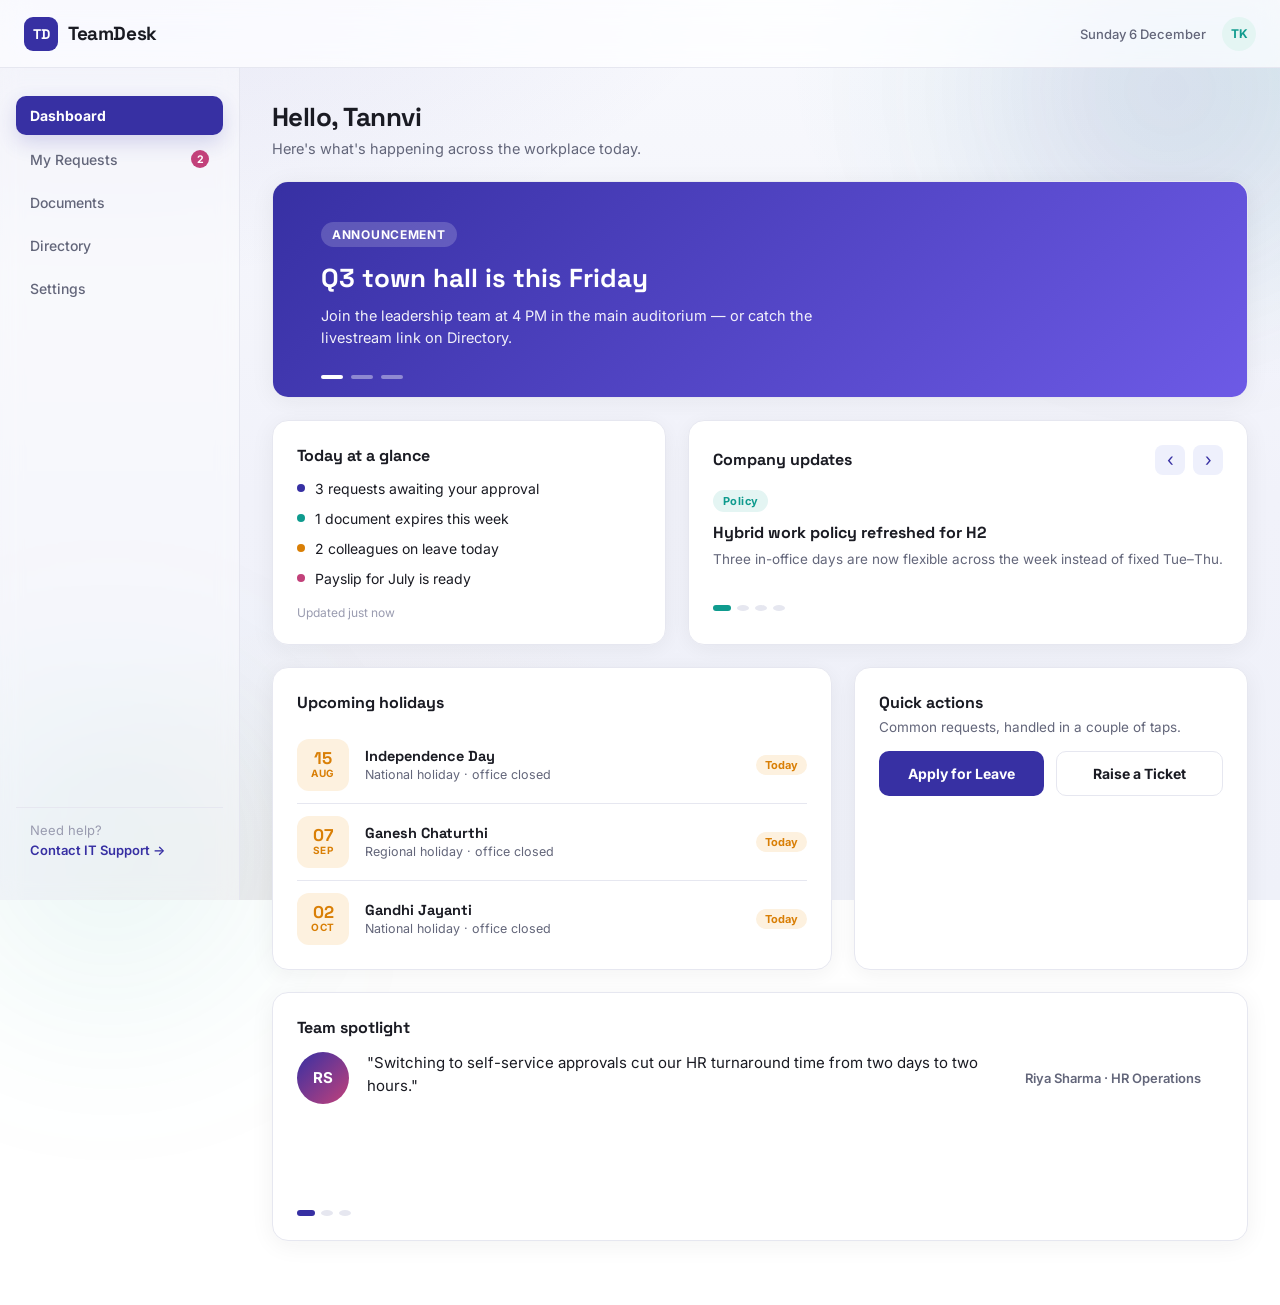
==== index.html @ 228a1039 "Initial commit: TeamDesk responsive frontend" ====
<!DOCTYPE html>
<html lang="en">
<head>
<meta charset="UTF-8" />
<meta name="viewport" content="width=device-width, initial-scale=1.0" />
<title>TeamDesk — Employee Self-Service Portal</title>
<link rel="preconnect" href="https://fonts.googleapis.com">
<link href="https://fonts.googleapis.com/css2?family=Space+Grotesk:wght@500;600;700&family=Inter:wght@400;500;600;700&display=swap" rel="stylesheet">
<link rel="stylesheet" href="style.css" />
</head>
<body>

  <!-- HEADER -->
  <header class="site-header">
    <button class="hamburger" id="hamburgerBtn" aria-label="Toggle menu" aria-expanded="false">
      <span></span><span></span><span></span>
    </button>
    <a href="index.html" class="brand">
      <span class="brand-mark">TD</span>
      <span class="brand-name">TeamDesk</span>
    </a>
    <div class="header-right">
      <span class="header-date" id="headerDate"></span>
      <div class="avatar">TK</div>
    </div>
  </header>

  <div class="shell">

    <!-- SIDEBAR (desktop: static column · mobile: off-canvas drawer) -->
    <aside class="sidebar" id="sidebar">
      <nav class="side-nav">
        <a href="index.html" class="side-link active" data-icon="grid">Dashboard</a>
        <a href="requests.html" class="side-link" data-icon="doc">My Requests</a>
        <a href="documents.html" class="side-link" data-icon="folder">Documents</a>
        <a href="directory.html" class="side-link" data-icon="people">Directory</a>
        <a href="settings.html" class="side-link" data-icon="gear">Settings</a>
      </nav>
      <div class="side-footer">
        <p>Need help?</p>
        <a href="mailto:it-support@teamdesk.example" class="side-help-link">Contact IT Support →</a>
      </div>
    </aside>

    <!-- Backdrop for mobile drawer -->
    <div class="backdrop" id="backdrop"></div>

    <!-- MAIN CONTENT -->
    <main class="main">
      <div class="page-heading">
        <h1>Hello, Tannvi </h1>
        <p>Here's what's happening across the workplace today.</p>
      </div>

      <div class="grid">

        <!-- CONTAINER 1 — Auto-rotating announcement carousel -->
        <section class="card c1" aria-label="Announcements carousel">
          <div class="carousel" id="carousel1">
            <div class="carousel-track" id="carousel1Track">
              <div class="slide slide--indigo">
                <span class="slide-eyebrow">Announcement</span>
                <h2>Q3 town hall is this Friday</h2>
                <p>Join the leadership team at 4 PM in the main auditorium — or catch the livestream link on Directory.</p>
              </div>
              <div class="slide slide--teal">
                <span class="slide-eyebrow">New feature</span>
                <h2>Leave requests now approve in one click</h2>
                <p>Managers can approve or reassign requests directly from their mobile notification.</p>
              </div>
              <div class="slide slide--amber">
                <span class="slide-eyebrow">Reminder</span>
                <h2>Submit expense claims before the 28th</h2>
                <p>Claims submitted after month-end close roll over to next cycle's reimbursement.</p>
              </div>
            </div>
            <div class="carousel-dots" id="carousel1Dots"></div>
          </div>
        </section>

        <!-- CONTAINER 2 — Text block / summary -->
        <section class="card c2" aria-label="Today at a glance">
          <h3 class="card-title">Today at a glance</h3>
          <ul class="summary-list">
            <li><span class="dot dot--indigo"></span> 3 requests awaiting your approval</li>
            <li><span class="dot dot--teal"></span> 1 document expires this week</li>
            <li><span class="dot dot--amber"></span> 2 colleagues on leave today</li>
            <li><span class="dot dot--rose"></span> Payslip for July is ready</li>
          </ul>
          <p class="card-footnote" id="glanceFootnote">Updated just now</p>
        </section>

        <!-- CONTAINER 3 — Manual slider with prev/next arrows -->
        <section class="card c3" aria-label="Company updates slider">
          <div class="card-header-row">
            <h3 class="card-title">Company updates</h3>
            <div class="arrow-controls">
              <button class="arrow-btn" id="prevBtn" aria-label="Previous update">‹</button>
              <button class="arrow-btn" id="nextBtn" aria-label="Next update">›</button>
            </div>
          </div>
          <div class="updates-viewport">
            <div class="updates-track" id="updatesTrack">
              <article class="update-slide">
                <span class="update-tag">Policy</span>
                <h4>Hybrid work policy refreshed for H2</h4>
                <p>Three in-office days are now flexible across the week instead of fixed Tue–Thu.</p>
              </article>
              <article class="update-slide">
                <span class="update-tag">Wellness</span>
                <h4>New counselling partner onboarded</h4>
                <p>Confidential sessions now bookable directly through the Directory tile.</p>
              </article>
              <article class="update-slide">
                <span class="update-tag">IT</span>
                <h4>VPN maintenance this weekend</h4>
                <p>Expect brief connectivity drops Saturday 1–3 AM IST during the upgrade window.</p>
              </article>
              <article class="update-slide">
                <span class="update-tag">Facilities</span>
                <h4>Cafeteria menu now rotates weekly</h4>
                <p>Vote for next week's specials on the Directory polls tile.</p>
              </article>
            </div>
          </div>
          <div class="updates-dots" id="updatesDots"></div>
        </section>

        <!-- CONTAINER 4 — Static content card -->
        <section class="card c4" aria-label="Upcoming holidays">
          <h3 class="card-title">Upcoming holidays</h3>
          <div class="holiday-row" data-date="2026-08-15">
            <div class="holiday-date">
              <span class="holiday-day">15</span>
              <span class="holiday-mon">AUG</span>
            </div>
            <div class="holiday-info">
              <h4>Independence Day</h4>
              <p>National holiday · office closed</p>
            </div>
          </div>
          <div class="holiday-row" data-date="2026-09-07">
            <div class="holiday-date">
              <span class="holiday-day">07</span>
              <span class="holiday-mon">SEP</span>
            </div>
            <div class="holiday-info">
              <h4>Ganesh Chaturthi</h4>
              <p>Regional holiday · office closed</p>
            </div>
          </div>
          <div class="holiday-row" data-date="2026-10-02">
            <div class="holiday-date">
              <span class="holiday-day">02</span>
              <span class="holiday-mon">OCT</span>
            </div>
            <div class="holiday-info">
              <h4>Gandhi Jayanti</h4>
              <p>National holiday · office closed</p>
            </div>
          </div>
        </section>

        <!-- CONTAINER 5 — Two buttons -->
        <section class="card c5" aria-label="Quick actions">
          <h3 class="card-title">Quick actions</h3>
          <p class="card-subtext">Common requests, handled in a couple of taps.</p>
          <div class="action-buttons">
            <button class="btn btn-a" id="btnA">Apply for Leave</button>
            <button class="btn btn-b" id="btnB">Raise a Ticket</button>
          </div>
        </section>

        <div class="request-modal" id="leaveRequestModal">
          <div class="request-modal-card">
            <div class="modal-header">
              <h2>Apply for Leave</h2>
              <button class="close-modal" id="leaveCloseModal" type="button">&times;</button>
            </div>

            <form class="request-form" id="leaveRequestForm">
              <label for="leaveType">Request Type</label>
              <select id="leaveType" required>
                <option value="">Select Request</option>
                <option>Annual Leave</option>
                <option>Sick Leave</option>
                <option>Work From Home</option>
              </select>

              <label for="leaveFromDate">From Date</label>
              <input type="date" id="leaveFromDate" required>

              <label for="leaveToDate">To Date</label>
              <input type="date" id="leaveToDate" required>

              <label for="leaveReason">Reason</label>
              <textarea id="leaveReason" rows="4" placeholder="Enter your reason..." required></textarea>

              <div class="modal-buttons">
                <button type="submit" class="btn btn-a">Submit Request</button>
                <button type="button" class="btn btn-b" id="leaveCancelModal">Cancel</button>
              </div>
            </form>
          </div>
        </div>

        <div class="request-modal" id="ticketRequestModal">
          <div class="request-modal-card">
            <div class="modal-header">
              <h2>Raise a Ticket</h2>
              <button class="close-modal" id="ticketCloseModal" type="button">&times;</button>
            </div>

            <form class="request-form" id="ticketRequestForm">
              <label for="ticketType">Ticket Category</label>
              <select id="ticketType" required>
                <option value="">Select Category</option>
                <option>IT Support</option>
                <option>Facilities</option>
                <option>HR Query</option>
              </select>

              <label for="ticketSubject">Subject</label>
              <input type="text" id="ticketSubject" placeholder="Brief subject" required>

              <label for="ticketDescription">Description</label>
              <textarea id="ticketDescription" rows="4" placeholder="Describe the issue..." required></textarea>

              <div class="modal-buttons">
                <button type="submit" class="btn btn-a">Submit Ticket</button>
                <button type="button" class="btn btn-b" id="ticketCancelModal">Cancel</button>
              </div>
            </form>
          </div>
        </div>

        <!-- CONTAINER 6 — Auto-rotating spotlight (fade animation) -->
        <section class="card c6" aria-label="Team spotlight">
          <h3 class="card-title">Team spotlight</h3>
          <div class="spotlight" id="spotlight">
            <div class="spotlight-slide is-active">
              <div class="spotlight-avatar">RS</div>
              <p class="spotlight-quote">"Switching to self-service approvals cut our HR turnaround time from two days to two hours."</p>
              <p class="spotlight-name">Riya Sharma · HR Operations</p>
            </div>
            <div class="spotlight-slide">
              <div class="spotlight-avatar">AK</div>
              <p class="spotlight-quote">"I raised a facilities ticket during standup and it was assigned before the meeting ended."</p>
              <p class="spotlight-name">Arjun Kulkarni · Engineering</p>
            </div>
            <div class="spotlight-slide">
              <div class="spotlight-avatar">MP</div>
              <p class="spotlight-quote">"Onboarding new hires now takes one checklist instead of six separate emails."</p>
              <p class="spotlight-name">Meera Patil · People Ops</p>
            </div>
          </div>
          <div class="spotlight-dots" id="spotlightDots"></div>
        </section>

      </div>
    </main>
  </div>

  <script src="script.js"></script>
</body>
</html>
---- style.css ----
/* =========================================================
   DESIGN TOKENS
   ========================================================= */
:root {
  --indigo: #3730A3;
  --indigo-light: #EEF0FC;
  --lilac: #A78BFA;
  --teal: #0F9B8E;
  --teal-light: #E4F5F3;
  --amber: #D97F06;
  --amber-light: #FDF1DF;
  --rose: #C2417A;

  --ink: #1A1B23;
  --slate: #63667A;
  --slate-light: #9A9CB0;
  --bg: #F5F6FA;
  --card-bg: #FFFFFF;
  --border: #E6E7F0;

  --font-display: 'Space Grotesk', sans-serif;
  --font-body: 'Inter', sans-serif;

  --radius: 16px;
  --shadow: 0 4px 24px rgba(26, 27, 35, 0.06);
  --sidebar-w: 240px;
  --header-h: 68px;
}

* { box-sizing: border-box; }
html, body {
  margin: 0; padding: 0;
  color: var(--ink);
  font-family: var(--font-body);
  -webkit-font-smoothing: antialiased;
}

/* Layered gradient-mesh background instead of flat gray */
body {
  position: relative;
  overflow-x: hidden;
  background:
    radial-gradient(1100px 620px at 8% -10%, rgba(55,48,163,0.10), transparent 60%),
    radial-gradient(900px 560px at 100% 8%, rgba(15,155,142,0.09), transparent 55%),
    radial-gradient(800px 700px at 30% 110%, rgba(217,127,6,0.07), transparent 55%),
    linear-gradient(180deg, #F8F9FD 0%, #F1F2FA 55%, #EFF1F9 100%);
  background-attachment: fixed;
}
body::before, body::after {
  content: '';
  position: fixed;
  border-radius: 50%;
  filter: blur(90px);
  z-index: 0;
  pointer-events: none;
}
body::before {
  width: 460px; height: 460px;
  top: -140px; right: -120px;
  background: radial-gradient(circle, rgba(55,48,163,0.16), transparent 70%);
}
body::after {
  width: 420px; height: 420px;
  bottom: -160px; left: -100px;
  background: radial-gradient(circle, rgba(15,155,142,0.14), transparent 70%);
}
.site-header, .shell { position: relative; z-index: 1; }
h1, h2, h3, h4 { font-family: var(--font-display); margin: 0; }
p { margin: 0; }
a { text-decoration: none; color: inherit; }
button { font-family: var(--font-body); cursor: pointer; border: none; background: none; }
:focus-visible { outline: 2px solid var(--indigo); outline-offset: 2px; }

/* =========================================================
   HEADER
   ========================================================= */
.site-header {
  height: var(--header-h);
  display: flex;
  align-items: center;
  gap: 16px;
  padding: 0 24px;
  background: rgba(255,255,255,0.72);
  backdrop-filter: blur(14px) saturate(160%);
  -webkit-backdrop-filter: blur(14px) saturate(160%);
  border-bottom: 1px solid var(--border);
  position: sticky;
  top: 0;
  z-index: 30;
}
.brand { display: flex; align-items: center; gap: 10px; }
.brand-mark {
  width: 34px; height: 34px;
  background: var(--indigo);
  color: #fff;
  border-radius: 9px;
  display: flex; align-items: center; justify-content: center;
  font-family: var(--font-display);
  font-weight: 700;
  font-size: 14px;
}
.brand-name { font-family: var(--font-display); font-weight: 700; font-size: 19px; letter-spacing: -0.02em; }

.header-right { margin-left: auto; display: flex; align-items: center; gap: 16px; }
.header-date { color: var(--slate); font-size: 13px; font-weight: 500; }
.avatar {
  width: 34px; height: 34px; border-radius: 50%;
  background: var(--teal-light); color: var(--teal);
  display: flex; align-items: center; justify-content: center;
  font-weight: 700; font-size: 12px;
}

.hamburger {
  display: none;
  width: 34px; height: 34px;
  flex-direction: column; justify-content: center; gap: 5px;
  align-items: center;
}
.hamburger span {
  display: block; width: 20px; height: 2px;
  background: var(--ink); border-radius: 2px;
  transition: transform .25s ease, opacity .25s ease;
}
.hamburger[aria-expanded="true"] span:nth-child(1) { transform: translateY(7px) rotate(45deg); }
.hamburger[aria-expanded="true"] span:nth-child(2) { opacity: 0; }
.hamburger[aria-expanded="true"] span:nth-child(3) { transform: translateY(-7px) rotate(-45deg); }

/* =========================================================
   SHELL / SIDEBAR
   ========================================================= */
.shell {
  display: flex;
  align-items: flex-start;
  max-width: 1400px;
  margin: 0 auto;
}

.sidebar {
  width: var(--sidebar-w);
  flex-shrink: 0;
  min-height: calc(100vh - var(--header-h));
  padding: 28px 16px;
  border-right: 1px solid var(--border);
  background: rgba(255,255,255,0.4);
  backdrop-filter: blur(10px);
  -webkit-backdrop-filter: blur(10px);
  display: flex;
  flex-direction: column;
  justify-content: space-between;
  position: sticky;
  top: var(--header-h);
}

.side-nav { display: flex; flex-direction: column; gap: 4px; }
.side-link {
  padding: 11px 14px;
  border-radius: 10px;
  font-size: 14px;
  font-weight: 500;
  color: var(--slate);
  position: relative;
  transition: background .2s ease, color .2s ease, box-shadow .2s ease;
}
.side-link:hover {
  background: var(--indigo);
  color: #fff;
  box-shadow: 0 8px 20px rgba(55, 48, 163, 0.16);
}
.side-link.active {
  background: var(--indigo);
  color: #fff;
  font-weight: 700;
  box-shadow: 0 8px 20px rgba(55, 48, 163, 0.18);
}

.side-footer {
  font-size: 13px;
  color: var(--slate-light);
  padding: 14px;
  border-top: 1px solid var(--border);
}
.side-footer p { margin-bottom: 4px; }
.side-help-link { color: var(--indigo); font-weight: 600; }

.backdrop {
  display: none;
  position: fixed; inset: 0;
  background: rgba(26,27,35,0.4);
  z-index: 25;
}

/* =========================================================
   MAIN / GRID
   ========================================================= */
.main { flex: 1; min-width: 0; padding: 32px 32px 64px; }
.page-heading { margin-bottom: 24px; }
.page-heading h1 { font-size: 26px; font-weight: 700; letter-spacing: -0.02em; }
.page-heading p { color: var(--slate); margin-top: 6px; font-size: 14.5px; }

.grid {
  display: grid;
  grid-template-columns: repeat(12, 1fr);
  gap: 22px;
}

.card {
  background: var(--card-bg);
  border-radius: var(--radius);
  border: 1px solid var(--border);
  box-shadow: var(--shadow);
  padding: 24px;
}
.card-title { font-size: 16px; font-weight: 700; margin-bottom: 14px; }
.card-subtext { color: var(--slate); font-size: 13.5px; margin: -8px 0 16px; }

.c1 { grid-column: span 12; padding: 0; overflow: hidden; }
.c2 { grid-column: span 5; }
.c3 { grid-column: span 7; }
.c4 { grid-column: span 7; }
.c5 { grid-column: span 5; }
.c6 { grid-column: span 12; }

/* =========================================================
   CONTAINER 1 — Announcement carousel (auto-rotating)
   ========================================================= */
.carousel { position: relative; }
.carousel-track { display: flex; transition: transform .6s cubic-bezier(.4,0,.2,1); }
.slide {
  min-width: 100%;
  padding: 40px 48px 48px;
  color: #fff;
}
.slide--indigo { background: linear-gradient(135deg, #3730A3, #6D5AE6); }
.slide--teal { background: linear-gradient(135deg, #0F9B8E, #14C4B4); }
.slide--amber { background: linear-gradient(135deg, #C97104, #E8A23A); }
.slide-eyebrow {
  display: inline-block;
  font-size: 12px; font-weight: 700; letter-spacing: 0.06em; text-transform: uppercase;
  background: rgba(255,255,255,0.18);
  padding: 5px 11px; border-radius: 20px;
  margin-bottom: 14px;
}
.slide h2 { font-size: 26px; font-weight: 700; max-width: 560px; margin-bottom: 10px; }
.slide p { max-width: 520px; font-size: 14.5px; opacity: 0.92; line-height: 1.5; }

.carousel-dots {
  position: absolute; bottom: 18px; left: 48px;
  display: flex; gap: 8px;
}
.carousel-dots .dot-btn {
  width: 22px; height: 4px; border-radius: 2px;
  background: rgba(255,255,255,0.4);
  transition: background .2s;
}
.carousel-dots .dot-btn.is-active { background: #fff; }

/* =========================================================
   CONTAINER 2 — Text summary
   ========================================================= */
.summary-list { list-style: none; padding: 0; margin: 0; display: flex; flex-direction: column; gap: 13px; }
.summary-list li { display: flex; align-items: center; gap: 10px; font-size: 14px; }
.dot { width: 8px; height: 8px; border-radius: 50%; flex-shrink: 0; }
.dot--indigo { background: var(--indigo); }
.dot--teal { background: var(--teal); }
.dot--amber { background: var(--amber); }
.dot--rose { background: var(--rose); }
.card-footnote { margin-top: 18px; font-size: 12px; color: var(--slate-light); }

/* =========================================================
   CONTAINER 3 — Manual slider with arrows
   ========================================================= */
.card-header-row { display: flex; align-items: center; justify-content: space-between; margin-bottom: 14px; }
.card-header-row .card-title { margin-bottom: 0; }
.arrow-controls { display: flex; gap: 8px; }
.arrow-btn {
  width: 30px; height: 30px; border-radius: 8px;
  background: var(--indigo-light); color: var(--indigo);
  font-size: 18px; line-height: 1;
  display: flex; align-items: center; justify-content: center;
  transition: background .15s;
}
.arrow-btn:hover { background: var(--indigo); color: #fff; }

.updates-viewport { overflow: hidden; }
.updates-track { display: flex; transition: transform .45s ease; }
.update-slide { min-width: 100%; }
.update-tag {
  display: inline-block; font-size: 11px; font-weight: 700; letter-spacing: 0.04em;
  color: var(--teal); background: var(--teal-light);
  padding: 4px 10px; border-radius: 20px; margin-bottom: 10px;
}
.update-slide h4 { font-size: 16px; font-weight: 700; margin-bottom: 6px; }
.update-slide p { font-size: 13.5px; color: var(--slate); line-height: 1.5; }

.updates-dots { display: flex; gap: 6px; margin-top: 16px; }
.updates-dots .dot-btn { width: 6px; height: 6px; border-radius: 50%; background: var(--border); }
.updates-dots .dot-btn.is-active { background: var(--teal); width: 18px; border-radius: 3px; }

/* =========================================================
   CONTAINER 4 — Static holiday list
   ========================================================= */
.holiday-row {
  display: flex; align-items: center; gap: 16px;
  padding: 12px 0;
  border-bottom: 1px solid var(--border);
}
.holiday-row:last-child { border-bottom: none; padding-bottom: 0; }
.holiday-date {
  width: 52px; height: 52px; border-radius: 12px;
  background: var(--amber-light);
  display: flex; flex-direction: column; align-items: center; justify-content: center;
  flex-shrink: 0;
}
.holiday-day { font-family: var(--font-display); font-weight: 700; font-size: 17px; color: var(--amber); line-height: 1; }
.holiday-mon { font-size: 10px; font-weight: 700; color: var(--amber); letter-spacing: 0.05em; }
.holiday-info h4 { font-size: 14.5px; font-weight: 700; margin-bottom: 2px; }
.holiday-info p { font-size: 12.5px; color: var(--slate); }

/* =========================================================
   CONTAINER 5 — Two buttons
   ========================================================= */
.action-buttons { display: flex; gap: 12px; margin-top: 4px; }
.btn {
  flex: 1;
  padding: 13px 16px;
  border-radius: 10px;
  font-size: 14px; font-weight: 700;
  transition: transform .12s ease, box-shadow .12s ease;
}
.btn:active { transform: scale(0.97); }
.btn-a { background: var(--indigo); color: #fff; }
.btn-a:hover { box-shadow: 0 6px 18px rgba(55,48,163,0.3); }
.btn-b { background: var(--card-bg); color: var(--ink); border: 1.5px solid var(--border); }
.btn-b:hover { border-color: var(--indigo); color: var(--indigo); }
.action-feedback { margin-top: 14px; font-size: 13px; color: var(--teal); font-weight: 600; min-height: 18px; }

/* =========================================================
   CONTAINER 6 — Spotlight (fade animation)
   ========================================================= */
.spotlight { position: relative; min-height: 140px; }
.spotlight-slide {
  position: absolute; inset: 0;
  display: flex; align-items: center; gap: 18px;
  opacity: 0; pointer-events: none;
  transition: opacity .5s ease;
}
.spotlight-slide.is-active { opacity: 1; pointer-events: auto; position: relative; }
.spotlight-avatar {
  width: 52px; height: 52px; border-radius: 50%;
  background: linear-gradient(135deg, var(--indigo), var(--rose));
  color: #fff; font-weight: 700; font-size: 15px;
  display: flex; align-items: center; justify-content: center;
  flex-shrink: 0;
}
.spotlight-quote { font-size: 15px; line-height: 1.5; margin-bottom: 6px; max-width: 640px; }
.spotlight-name { font-size: 13px; color: var(--slate); font-weight: 600; }

.spotlight-dots { display: flex; gap: 6px; margin-top: 18px; }
.spotlight-dots .dot-btn { width: 6px; height: 6px; border-radius: 50%; background: var(--border); }
.spotlight-dots .dot-btn.is-active { background: var(--indigo); width: 18px; border-radius: 3px; }

/* =========================================================
   RESPONSIVE — TABLET
   ========================================================= */
@media (max-width: 1024px) {
  .c2, .c3, .c4, .c5 { grid-column: span 12; }
  .main { padding: 24px 20px 48px; }
}

/* =========================================================
   RESPONSIVE — MOBILE
   ========================================================= */
@media (max-width: 768px) {
  .hamburger { display: flex; }
  .header-date { display: none; }

  .sidebar {
    position: fixed;
    top: 0; left: 0;
    height: 100vh;
    width: 78vw;
    max-width: 300px;
    background: rgba(255,255,255,0.97);
    backdrop-filter: none;
    z-index: 40;
    transform: translateX(-100%);
    transition: transform .3s ease;
    padding-top: calc(var(--header-h) + 20px);
  }
  .sidebar.is-open { transform: translateX(0); }
  .backdrop.is-open { display: block; }

  .grid { grid-template-columns: 1fr; gap: 16px; }
  .c1, .c2, .c3, .c4, .c5, .c6 { grid-column: span 1; }

  .slide { padding: 28px 24px 32px; }
  .slide h2 { font-size: 21px; }

  .main { padding: 20px 16px 40px; }
  .page-heading h1 { font-size: 21px; }

  .action-buttons { flex-direction: column; }
}

@media (prefers-reduced-motion: reduce) {
  .carousel-track, .updates-track, .spotlight-slide, .sidebar { transition: none !important; }
}

/* =========================================================
   SHARED — page-level cards & heading row variant
   ========================================================= */
.page-card {
  background: rgba(255,255,255,0.85);
  backdrop-filter: blur(6px);
  border-radius: var(--radius);
  border: 1px solid var(--border);
  box-shadow: var(--shadow);
  padding: 22px 24px;
  margin-bottom: 20px;
}
.page-heading--row {
  display: flex;
  align-items: flex-start;
  justify-content: space-between;
  gap: 16px;
  flex-wrap: wrap;
}
.search-input {
  width: 100%;
  padding: 12px 16px;
  border-radius: 10px;
  border: 1.5px solid var(--border);
  background: #fff;
  font-family: var(--font-body);
  font-size: 14px;
  color: var(--ink);
}
.search-input:focus { border-color: var(--indigo); outline: none; }
.empty-state { text-align: center; color: var(--slate-light); font-size: 14px; padding: 24px 0; }

/* =========================================================
   REQUESTS PAGE
   ========================================================= */
.requests-toolbar {
  display: flex;
  align-items: center;
  justify-content: space-between;
  gap: 16px;
  margin-bottom: 18px;
}
.btn-new-request {
  flex: 0 0 auto;
  padding: 8px 16px;
  border-radius: 20px;
  font-size: 13px;
  font-weight: 600;
  background: var(--indigo);
  color: #fff;
  border: 1px solid var(--indigo);
  white-space: nowrap;
}
.filter-tabs { display: flex; gap: 8px; flex-wrap: wrap; }
.filter-tab {
  padding: 8px 16px;
  border-radius: 20px;
  font-size: 13px; font-weight: 600;
  background: var(--bg);
  color: var(--slate);
  border: 1px solid var(--border);
}
.filter-tab.is-active { background: var(--indigo); color: #fff; border-color: var(--indigo); }

@media (max-width: 768px) {
  .requests-toolbar {
    flex-direction: row;
    align-items: center;
    justify-content: space-between;
  }

  .btn-new-request {
    width: fit-content;
    align-self: auto;
  }
}

.request-list { display: flex; flex-direction: column; gap: 10px; }
.request-row {
  display: flex; align-items: center; gap: 14px;
  padding: 14px;
  border-radius: 12px;
  border: 1px solid var(--border);
}
.request-icon {
  width: 46px; height: 46px; border-radius: 12px;
  display: flex; align-items: center; justify-content: center;
  flex-shrink: 0;
}
.request-icon img {
  width: 30px; height: 30px; object-fit: contain;
  filter: drop-shadow(0 3px 6px rgba(26,27,35,0.18));
}
.request-icon svg { width: 26px; height: 26px; filter: drop-shadow(0 2px 4px rgba(26,27,35,0.14)); }
.request-icon--indigo { background: var(--indigo-light); color: var(--indigo); }
.request-icon--teal { background: var(--teal-light); color: var(--teal); }
.request-icon--amber { background: var(--amber-light); color: var(--amber); }
.request-icon--rose { background: #FBE7EF; color: var(--rose); }
.request-info { flex: 1; min-width: 0; }
.request-info h4 { font-size: 14.5px; font-weight: 700; margin-bottom: 2px; }
.request-info p { font-size: 12.5px; color: var(--slate); }

.status-badge {
  font-size: 11.5px; font-weight: 700; padding: 5px 12px; border-radius: 20px;
  white-space: nowrap;
}
.status-badge--pending { background: var(--amber-light); color: var(--amber); }
.status-badge--approved { background: var(--teal-light); color: var(--teal); }
.status-badge--rejected { background: #FBE7EF; color: var(--rose); }

.new-request-panel { border: 1.5px dashed var(--indigo); }

/* =========================================================
   DOCUMENTS PAGE
   ========================================================= */
.doc-grid {
  display: grid;
  grid-template-columns: repeat(auto-fill, minmax(220px, 1fr));
  gap: 18px;
}
.doc-card {
  background: rgba(255,255,255,0.85);
  border: 1px solid var(--border);
  border-radius: var(--radius);
  box-shadow: var(--shadow);
  padding: 22px;
  text-align: left;
}
.doc-icon {
  width: 52px; height: 52px; border-radius: 14px;
  display: flex; align-items: center; justify-content: center;
  margin-bottom: 14px;
}
.doc-icon img,
.doc-icon-svg {
  width: 34px; height: 34px; object-fit: contain;
  filter: drop-shadow(0 3px 6px rgba(26,27,35,0.18));
  color: var(--indigo);
}
.doc-icon--teal .doc-icon-svg { color: var(--teal); }
.doc-icon--amber .doc-icon-svg { color: var(--amber); }
.doc-icon--rose .doc-icon-svg { color: var(--rose); }
.doc-icon--indigo { background: var(--indigo-light); }
.doc-icon--teal { background: var(--teal-light); }
.doc-icon--amber { background: var(--amber-light); }
.doc-icon--rose { background: #FBE7EF; }
.doc-card h4 { font-size: 14.5px; font-weight: 700; margin-bottom: 4px; }
.doc-card p { font-size: 12.5px; color: var(--slate); margin-bottom: 14px; }
.doc-download {
  font-size: 12.5px; font-weight: 700; color: var(--indigo);
  padding: 8px 14px; border-radius: 8px; background: var(--indigo-light);
}
.doc-download:hover { background: var(--indigo); color: #fff; }

/* =========================================================
   DIRECTORY PAGE
   ========================================================= */
.directory-list { display: flex; flex-direction: column; gap: 10px; }
.directory-row {
  display: flex; align-items: center; gap: 14px;
  padding: 14px;
  background: rgba(255,255,255,0.85);
  border: 1px solid var(--border);
  border-radius: 12px;
}
.directory-avatar {
  width: 44px; height: 44px; border-radius: 50%;
  color: #fff; font-weight: 700; font-size: 14px;
  display: flex; align-items: center; justify-content: center;
  flex-shrink: 0;
}
.directory-info { flex: 1; min-width: 0; }
.directory-info h4 { font-size: 14.5px; font-weight: 700; margin-bottom: 2px; }
.directory-info p { font-size: 12.5px; color: var(--slate); }
.dir-message-btn {
  font-size: 12.5px; font-weight: 700; color: var(--indigo);
  padding: 8px 16px; border-radius: 8px; border: 1.5px solid var(--indigo-light);
  flex-shrink: 0;
}
.dir-message-btn:hover { background: var(--indigo); color: #fff; border-color: var(--indigo); }

/* =========================================================
   SETTINGS PAGE
   ========================================================= */
.profile-settings-layout {
  display: grid;
  grid-template-columns: minmax(0, 1fr) 270px;
  gap: 16px;
  align-items: center;
}
.settings-form { display: flex; flex-direction: column; gap: 16px; max-width: 420px; }
.form-field { display: flex; flex-direction: column; gap: 6px; font-size: 13px; font-weight: 600; color: var(--slate); }
.form-field input {
  padding: 11px 14px; border-radius: 10px; border: 1.5px solid var(--border);
  font-family: var(--font-body); font-size: 14px; color: var(--ink); background: #fff;
}
.form-field input:focus { border-color: var(--indigo); outline: none; }
.settings-save-btn { align-self: flex-start; padding: 12px 22px; }

.profile-photo-widget {
  position: relative;
  display: flex;
  align-items: center;
  justify-content: center;
  min-height: 280px;
  margin-left: -18px;
}
.profile-image-circle {
  width: 200px;
  height: 200px;
  border-radius: 50%;
  background: linear-gradient(135deg, #3730A3, #6559D8);
  border: 2px solid rgba(255,255,255,0.8);
  box-shadow: 0 14px 30px rgba(55, 48, 163, 0.22);
  display: flex;
  align-items: center;
  justify-content: center;
}
.profile-image-circle svg {
  width: 58px;
  height: 58px;
  color: #fff;
}
.profile-edit-badge {
  position: absolute;
  left: calc(50% + 49px);
  bottom: 46px;
  width: 42px;
  height: 42px;
  border-radius: 50%;
  background: #fff;
  border: 3px solid var(--indigo);
  display: flex;
  align-items: center;
  justify-content: center;
  box-shadow: 0 8px 18px rgba(55, 48, 163, 0.2);
  color: var(--indigo);
}
.profile-edit-badge svg {
  width: 18px;
  height: 18px;
}

.toggle-row {
  display: flex; align-items: center; justify-content: space-between; gap: 16px;
  padding: 16px 0;
  border-bottom: 1px solid var(--border);
}
.toggle-row:last-child { border-bottom: none; padding-bottom: 0; }
.toggle-row h4 { font-size: 14px; font-weight: 700; margin-bottom: 3px; }
.toggle-row p { font-size: 12.5px; color: var(--slate); }
.toggle-switch {
  width: 44px; height: 26px; border-radius: 13px; background: var(--border);
  position: relative; flex-shrink: 0; transition: background .2s ease;
}
.toggle-switch .toggle-knob {
  position: absolute; top: 3px; left: 3px;
  width: 20px; height: 20px; border-radius: 50%; background: #fff;
  box-shadow: 0 1px 3px rgba(0,0,0,0.2);
  transition: transform .2s ease;
}
.toggle-switch.is-on { background: var(--teal); }
.toggle-switch.is-on .toggle-knob { transform: translateX(18px); }

@media (max-width: 768px) {
  .doc-grid { grid-template-columns: 1fr 1fr; }
}
@media (max-width: 480px) {
  .doc-grid { grid-template-columns: 1fr; }
  .request-row, .directory-row { flex-wrap: wrap; }
}

.icon-credit {
  text-align: right;
  font-size: 11px;
  color: var(--slate-light);
  margin-top: 14px;
}
.icon-credit a { color: var(--slate); font-weight: 600; }

/* ==========================
   REQUEST POPUP
========================== */

.request-modal{
    position:fixed;
    inset:0;
    background:rgba(20,20,35,.45);
    backdrop-filter:blur(8px);

    display:flex;
    justify-content:center;
    align-items:center;

    opacity:0;
    visibility:hidden;
    transition:.3s;
    z-index:1000;
}

.request-modal.show{
    opacity:1;
    visibility:visible;
}

.request-modal-card{

    width:500px;
    max-width:90%;

    background:rgba(255,255,255,.92);
    backdrop-filter:blur(18px);

    border:1px solid var(--border);

    border-radius:20px;

    padding:30px;

    box-shadow:0 20px 45px rgba(0,0,0,.15);

    animation:popup .3s ease;
}

@keyframes popup{

from{
transform:scale(.9);
opacity:0;
}

to{
transform:scale(1);
opacity:1;
}

}

.modal-header{

display:flex;
justify-content:space-between;
align-items:center;
margin-bottom:22px;

}

.modal-header h2{ font-size:22px;}

.close-modal{
font-size:28px;
font-weight:bold;
color:var(--slate);
}

.close-modal:hover{color:var(--indigo);}

.request-form{
display:flex;
flex-direction:column;
gap:14px;
}

.request-form label{
font-size:14px;
font-weight:600;

}

.request-form input,
.request-form select,
.request-form textarea{
padding:12px 14px;
border:1px solid var(--border);
border-radius:10px;
font-size:14px;
font-family:var(--font-body);
background:#fff;

}

.request-form input:focus,
.request-form select:focus,
.request-form textarea:focus{outline:none;
border-color:var(--indigo);
}

.modal-buttons{
display:flex;
justify-content:flex-end;
gap:12px;
margin-top:15px;
}
/* =========================================================
   ENHANCEMENTS — hover depth, toasts, live badges, search meta
   ========================================================= */

/* --- Card hover-lift (dashboard cards + page cards + list rows) --- */
.card, .page-card, .doc-card {
  transition: transform .18s ease, box-shadow .18s ease;
}
.card:hover, .doc-card:hover {
  transform: translateY(-3px);
  box-shadow: 0 10px 32px rgba(26, 27, 35, 0.10);
}
.c1:hover { transform: none; box-shadow: var(--shadow); } /* carousel stays put */
.directory-row, .request-row {
  transition: transform .15s ease, box-shadow .15s ease, border-color .15s ease;
}
.directory-row:hover, .request-row:hover {
  transform: translateY(-2px);
  box-shadow: 0 8px 22px rgba(26, 27, 35, 0.08);
  border-color: rgba(55,48,163,0.18);
}

/* --- Sidebar nav badges (live counts) --- */
.side-link { display: flex; align-items: center; gap: 10px; }
.side-link-label { flex: 1; }
.nav-badge {
  min-width: 18px;
  height: 18px;
  padding: 0 5px;
  border-radius: 9px;
  background: var(--rose);
  color: #fff;
  font-size: 10.5px;
  font-weight: 700;
  display: flex;
  align-items: center;
  justify-content: center;
  flex-shrink: 0;
}
.side-link:hover .nav-badge,
.side-link.active .nav-badge {
  background: #fff;
  color: var(--indigo);
}

/* --- Photo avatars (directory + spotlight realism mix) --- */
.directory-avatar.is-photo,
.spotlight-avatar.is-photo {
  background: none;
  padding: 0;
  overflow: hidden;
}
.directory-avatar.is-photo img,
.spotlight-avatar.is-photo img {
  width: 100%;
  height: 100%;
  object-fit: cover;
  border-radius: 50%;
}

/* --- Search meta row (result counters) --- */
.search-meta-row { display: flex; align-items: center; gap: 10px; margin-top: 10px; }
.search-results-count { font-size: 12.5px; color: var(--slate-light); }

/* --- Toast notifications (replace static inline feedback) --- */
.toast-stack {
  position: fixed;
  bottom: 24px;
  right: 24px;
  z-index: 2000;
  display: flex;
  flex-direction: column;
  gap: 10px;
  max-width: 340px;
}
.toast {
  display: flex;
  align-items: flex-start;
  gap: 10px;
  background: rgba(255,255,255,0.96);
  backdrop-filter: blur(10px);
  border: 1px solid var(--border);
  border-left: 4px solid var(--teal);
  border-radius: 12px;
  padding: 14px 16px;
  box-shadow: 0 14px 34px rgba(26,27,35,0.16);
  font-size: 13.5px;
  color: var(--ink);
  line-height: 1.4;
  animation: toast-in .28s ease;
}
.toast.toast--error { border-left-color: var(--rose); }
.toast-icon {
  flex-shrink: 0;
  width: 20px; height: 20px;
  border-radius: 50%;
  background: var(--teal-light);
  color: var(--teal);
  display: flex; align-items: center; justify-content: center;
  font-size: 12px; font-weight: 700;
  margin-top: 1px;
}
.toast.toast--error .toast-icon { background: #FBE7EF; color: var(--rose); }
.toast-body { flex: 1; }
.toast-close {
  flex-shrink: 0;
  color: var(--slate-light);
  font-size: 16px;
  line-height: 1;
  padding: 2px;
}
.toast-close:hover { color: var(--ink); }
.toast.is-leaving { animation: toast-out .22s ease forwards; }

@keyframes toast-in {
  from { opacity: 0; transform: translateY(10px) scale(0.98); }
  to   { opacity: 1; transform: translateY(0) scale(1); }
}
@keyframes toast-out {
  from { opacity: 1; transform: translateY(0) scale(1); }
  to   { opacity: 0; transform: translateY(6px) scale(0.98); }
}

@media (max-width: 480px) {
  .toast-stack { left: 16px; right: 16px; bottom: 16px; max-width: none; }
}

/* --- Holiday countdown chip --- */
.holiday-countdown {
  font-size: 11px;
  font-weight: 700;
  color: var(--amber);
  background: var(--amber-light);
  padding: 3px 9px;
  border-radius: 20px;
  margin-left: auto;
  flex-shrink: 0;
  white-space: nowrap;
}
.holiday-row { justify-content: space-between; }

/* =========================================================
   FLOATING CHAT POPUPS (Directory — Message action)
   ========================================================= */
.chat-dock {
  position: fixed;
  bottom: 0;
  right: 24px;
  display: flex;
  flex-direction: row-reverse;
  align-items: flex-end;
  gap: 14px;
  z-index: 1500;
  pointer-events: none;
}
.chat-window {
  width: 300px;
  max-height: 420px;
  background: #fff;
  border: 1px solid var(--border);
  border-bottom: none;
  border-radius: 14px 14px 0 0;
  box-shadow: 0 -10px 34px rgba(26,27,35,0.18);
  display: flex;
  flex-direction: column;
  overflow: hidden;
  pointer-events: auto;
  animation: chat-pop-in .22s ease;
}
@keyframes chat-pop-in {
  from { opacity: 0; transform: translateY(16px); }
  to   { opacity: 1; transform: translateY(0); }
}

.chat-window-header {
  display: flex;
  align-items: center;
  gap: 10px;
  padding: 11px 12px;
  background: var(--indigo);
  color: #fff;
  cursor: pointer;
  flex-shrink: 0;
}
.chat-window-avatar {
  width: 30px; height: 30px; border-radius: 50%;
  display: flex; align-items: center; justify-content: center;
  font-size: 12px; font-weight: 700;
  color: #fff;
  background: rgba(255,255,255,0.22);
  flex-shrink: 0;
  overflow: hidden;
}
.chat-window-avatar img { width: 100%; height: 100%; object-fit: cover; border-radius: 50%; }
.chat-window-who { flex: 1; min-width: 0; }
.chat-window-who h5 { margin: 0; font-family: var(--font-display); font-size: 13.5px; font-weight: 700; line-height: 1.25; }
.chat-window-status { font-size: 11px; opacity: 0.85; display: flex; align-items: center; gap: 5px; }
.chat-window-status::before {
  content: '';
  width: 7px; height: 7px; border-radius: 50%;
  background: #3EDBB0;
  box-shadow: 0 0 0 2px rgba(255,255,255,0.25);
}
.chat-window-controls { display: flex; gap: 4px; flex-shrink: 0; }
.chat-window-controls button {
  width: 24px; height: 24px;
  border-radius: 6px;
  color: #fff;
  display: flex; align-items: center; justify-content: center;
  font-size: 15px;
  line-height: 1;
  transition: background .15s;
}
.chat-window-controls button:hover { background: rgba(255,255,255,0.2); }
.chat-window-minimize svg { transition: transform .2s ease; }
.chat-window.is-minimized .chat-window-minimize svg { transform: rotate(180deg); }

.chat-window-body {
  flex: 1;
  overflow-y: auto;
  padding: 14px 12px 6px;
  display: flex;
  flex-direction: column;
  background: var(--bg);
  min-height: 200px;
  max-height: 260px;
}
.chat-window.is-minimized .chat-window-body,
.chat-window.is-minimized .chat-window-input-row,
.chat-window.is-minimized .chat-window-typing {
  display: none;
}

.chat-msg {
  max-width: 80%;
  padding: 8px 12px;
  border-radius: 14px;
  font-size: 13px;
  line-height: 1.42;
  margin-bottom: 4px;
  word-wrap: break-word;
}
.chat-msg.received {
  align-self: flex-start;
  background: #fff;
  border: 1px solid var(--border);
  border-bottom-left-radius: 3px;
}
.chat-msg.sent {
  align-self: flex-end;
  background: var(--indigo);
  color: #fff;
  border-bottom-right-radius: 3px;
}
.chat-msg-time {
  font-size: 10px;
  color: var(--slate-light);
  margin: 0 2px 10px;
}
.chat-msg-time.sent { align-self: flex-end; }
.chat-msg-time.received { align-self: flex-start; }

.chat-window-typing {
  display: flex;
  align-items: center;
  gap: 4px;
  padding: 0 12px 10px;
  background: var(--bg);
}
.chat-window-typing .dot {
  width: 6px; height: 6px; border-radius: 50%;
  background: var(--slate-light);
  animation: chat-typing 1.1s infinite ease-in-out;
}
.chat-window-typing .dot:nth-child(2) { animation-delay: .15s; }
.chat-window-typing .dot:nth-child(3) { animation-delay: .3s; }
@keyframes chat-typing {
  0%, 60%, 100% { transform: translateY(0); opacity: .5; }
  30% { transform: translateY(-4px); opacity: 1; }
}

.chat-window-input-row {
  display: flex;
  align-items: flex-end;
  gap: 8px;
  padding: 10px;
  background: #fff;
  border-top: 1px solid var(--border);
  flex-shrink: 0;
}
.chat-window-input-row textarea {
  flex: 1;
  resize: none;
  border: 1.5px solid var(--border);
  border-radius: 10px;
  padding: 8px 10px;
  font-family: var(--font-body);
  font-size: 13px;
  max-height: 70px;
  color: var(--ink);
}
.chat-window-input-row textarea:focus { outline: none; border-color: var(--indigo); }
.chat-window-send {
  width: 32px; height: 32px;
  border-radius: 50%;
  background: var(--indigo);
  color: #fff;
  display: flex; align-items: center; justify-content: center;
  flex-shrink: 0;
  transition: background .15s, transform .12s;
}
.chat-window-send:hover { background: #2b2586; }
.chat-window-send:active { transform: scale(0.92); }
.chat-window-send svg { width: 15px; height: 15px; }

@media (max-width: 700px) {
  .chat-dock {
    left: 0; right: 0;
    flex-direction: column-reverse;
    align-items: center;
    gap: 10px;
  }
  .chat-window { width: 94vw; max-width: 380px; }
}
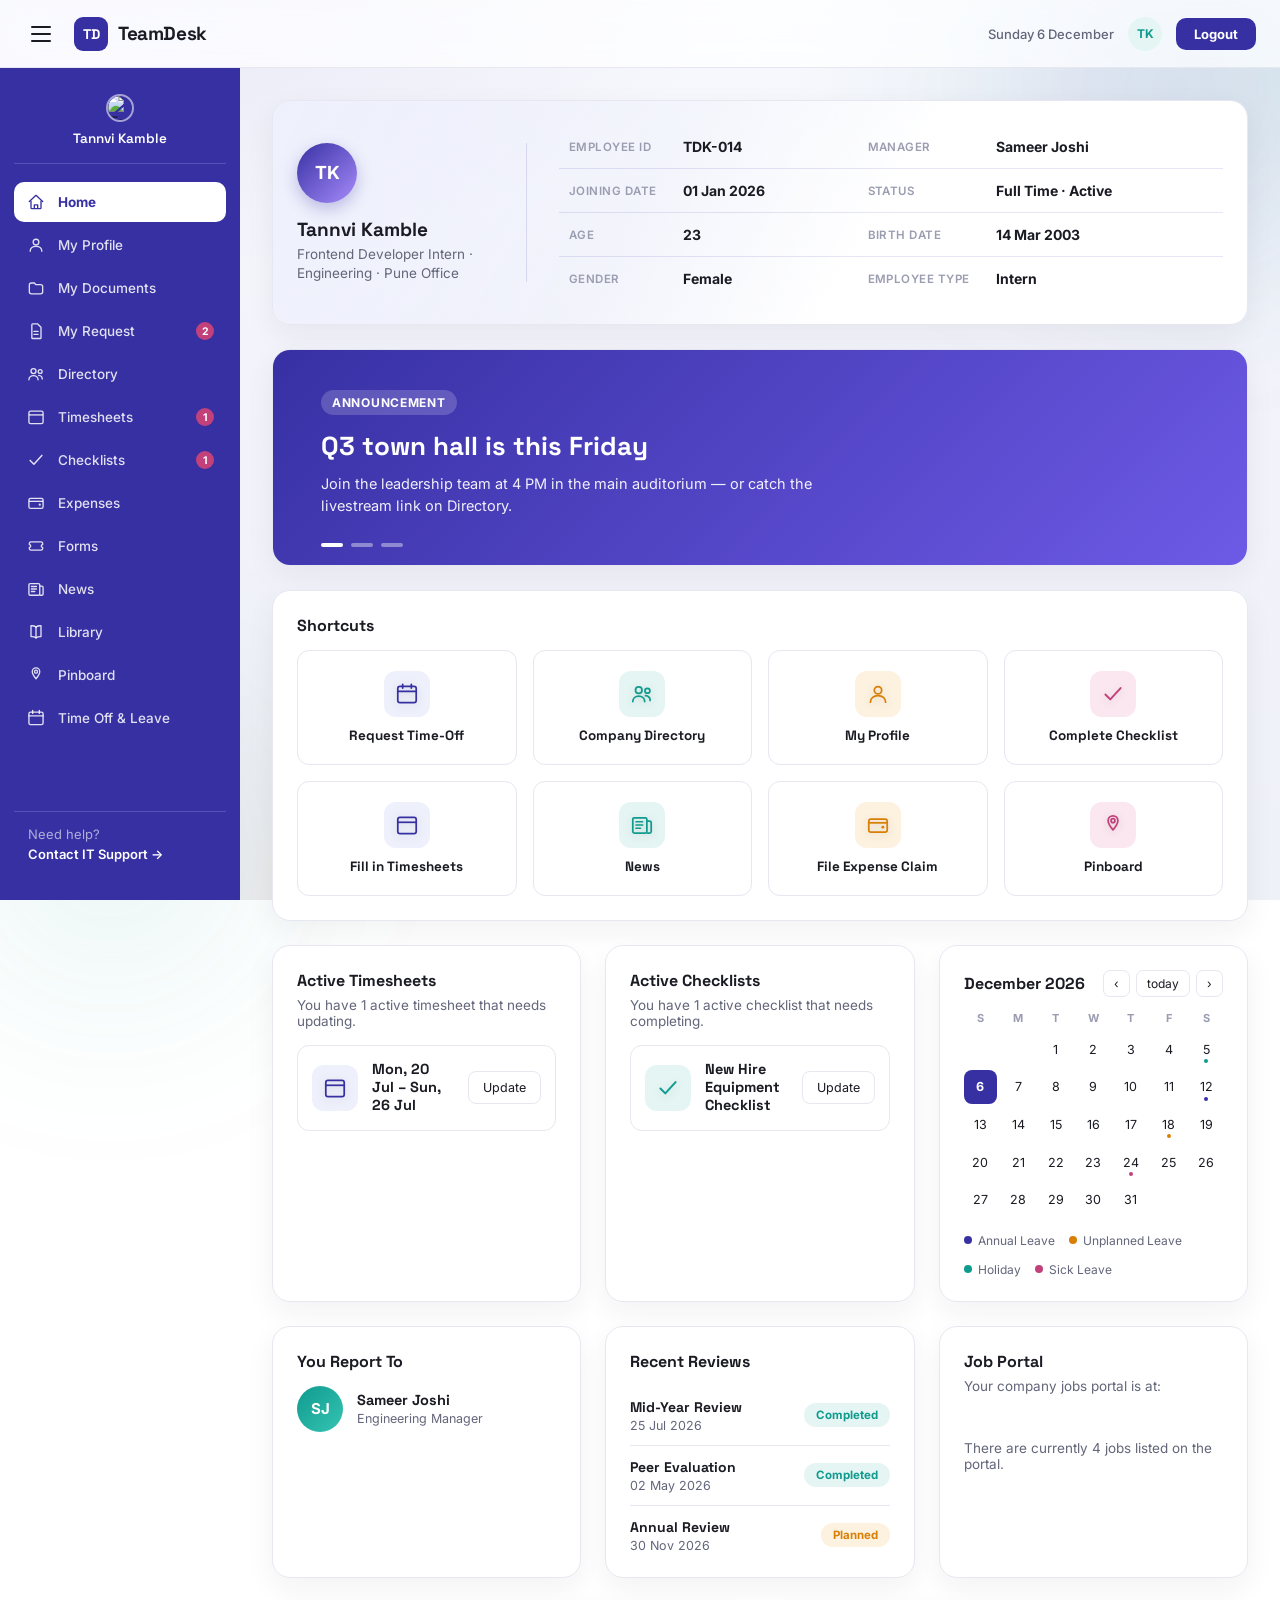
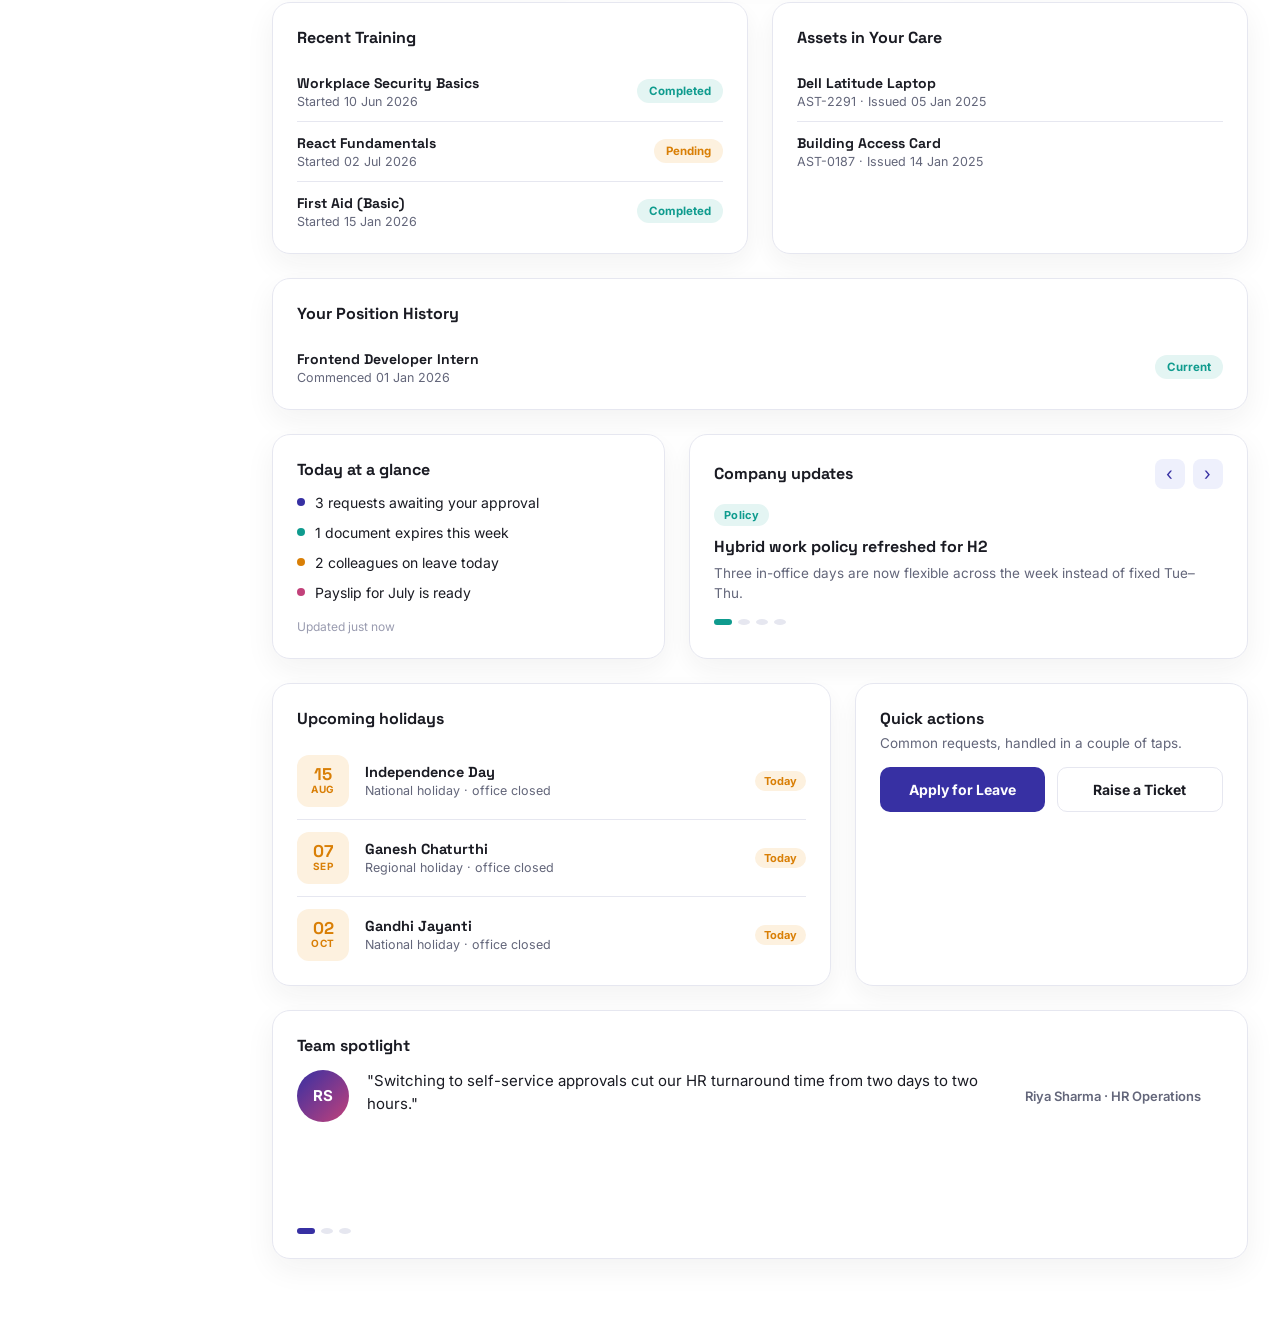
==== commit f387ea88: "Updated Code" ====
--- a/index.html
+++ b/index.html
@@ -6,13 +6,13 @@
 <title>TeamDesk — Employee Self-Service Portal</title>
 <link rel="preconnect" href="https://fonts.googleapis.com">
 <link href="https://fonts.googleapis.com/css2?family=Space+Grotesk:wght@500;600;700&family=Inter:wght@400;500;600;700&display=swap" rel="stylesheet">
-<link rel="stylesheet" href="style.css" />
+<link rel="stylesheet" href="style.css?v=3" />
 </head>
 <body>
 
   <!-- HEADER -->
   <header class="site-header">
-    <button class="hamburger" id="hamburgerBtn" aria-label="Toggle menu" aria-expanded="false">
+    <button class="hamburger" id="hamburgerBtn" aria-label="Toggle menu" aria-expanded="true">
       <span></span><span></span><span></span>
     </button>
     <a href="index.html" class="brand">
@@ -22,6 +22,9 @@
     <div class="header-right">
       <span class="header-date" id="headerDate"></span>
       <div class="avatar">TK</div>
+      <button class="auth-btn" id="authBtn" type="button" aria-pressed="true">
+        <span class="auth-label">Logout</span>
+      </button>
     </div>
   </header>
 
@@ -29,13 +32,70 @@
 
     <!-- SIDEBAR (desktop: static column · mobile: off-canvas drawer) -->
     <aside class="sidebar" id="sidebar">
-      <nav class="side-nav">
-        <a href="index.html" class="side-link active" data-icon="grid">Dashboard</a>
-        <a href="requests.html" class="side-link" data-icon="doc">My Requests</a>
-        <a href="documents.html" class="side-link" data-icon="folder">Documents</a>
-        <a href="directory.html" class="side-link" data-icon="people">Directory</a>
-        <a href="settings.html" class="side-link" data-icon="gear">Settings</a>
-      </nav>
+      <div class="sidebar-scroll">
+        <div class="sidebar-profile">
+          <div class="sidebar-profile-photo">
+            <img src="https://i.pravatar.cc/120?img=5" alt="Tannvi Kamble" />
+          </div>
+          <p class="sidebar-profile-name">Tannvi Kamble</p>
+        </div>
+        <nav class="side-nav">
+      <a href="index.html" class="side-link active">
+          <span class="side-icon"><svg viewBox="0 0 24 24" aria-hidden="true"><path d="M4 11.5 12 4l8 7.5" fill="none" stroke="currentColor" stroke-width="1.6" stroke-linecap="round" stroke-linejoin="round"/><path d="M6 10.5V19a1 1 0 0 0 1 1h10a1 1 0 0 0 1-1v-8.5" fill="none" stroke="currentColor" stroke-width="1.6" stroke-linejoin="round"/><path d="M10 20v-4.5h4V20" fill="none" stroke="currentColor" stroke-width="1.6" stroke-linejoin="round"/></svg></span>
+          <span class="side-link-label">Home</span>
+      </a>
+      <a href="settings.html" class="side-link">
+          <span class="side-icon"><svg viewBox="0 0 24 24" aria-hidden="true"><circle cx="12" cy="8.5" r="3.4" fill="none" stroke="currentColor" stroke-width="1.6"/><path d="M5 19.5c0-3.6 3.1-6 7-6s7 2.4 7 6" fill="none" stroke="currentColor" stroke-width="1.6" stroke-linecap="round"/></svg></span>
+          <span class="side-link-label">My Profile</span>
+      </a>
+      <a href="documents.html" class="side-link">
+          <span class="side-icon"><svg viewBox="0 0 24 24" aria-hidden="true"><path d="M4 8.5A2.5 2.5 0 0 1 6.5 6h3.6l1.6 2h5.8A2.5 2.5 0 0 1 20 10.5v6A2.5 2.5 0 0 1 17.5 19h-11A2.5 2.5 0 0 1 4 16.5z" fill="none" stroke="currentColor" stroke-width="1.6" stroke-linejoin="round"/></svg></span>
+          <span class="side-link-label">My Documents</span>
+      </a>
+      <a href="requests.html" class="side-link">
+          <span class="side-icon"><svg viewBox="0 0 24 24" aria-hidden="true"><path d="M8 3.5h6l4 4V20a1 1 0 0 1-1 1H8a1 1 0 0 1-1-1V4.5a1 1 0 0 1 1-1Z" fill="none" stroke="currentColor" stroke-width="1.6" stroke-linejoin="round"/><path d="M9.5 12.5h5M9.5 16h5" fill="none" stroke="currentColor" stroke-width="1.6" stroke-linecap="round"/></svg></span>
+          <span class="side-link-label">My Request</span>
+      </a>
+      <a href="directory.html" class="side-link">
+          <span class="side-icon"><svg viewBox="0 0 24 24" aria-hidden="true"><circle cx="9" cy="8.5" r="3" fill="none" stroke="currentColor" stroke-width="1.6"/><path d="M3.5 19c0-3 2.5-5 5.5-5s5.5 2 5.5 5" fill="none" stroke="currentColor" stroke-width="1.6" stroke-linecap="round"/><circle cx="17" cy="9" r="2.3" fill="none" stroke="currentColor" stroke-width="1.6"/><path d="M15.2 13.6c2.4.2 4.3 1.9 4.3 4.4" fill="none" stroke="currentColor" stroke-width="1.6" stroke-linecap="round"/></svg></span>
+          <span class="side-link-label">Directory</span>
+      </a>
+      <a href="#" class="side-link" data-placeholder="Timesheets">
+          <span class="side-icon"><svg viewBox="0 0 24 24" aria-hidden="true"><rect x="3.5" y="5" width="17" height="15" rx="2" fill="none" stroke="currentColor" stroke-width="1.6"/><path d="M3.5 9.5h17" stroke="currentColor" stroke-width="1.6"/></svg></span>
+          <span class="side-link-label">Timesheets</span>
+          <span class="nav-badge">1</span>
+      </a>
+      <a href="#" class="side-link" data-placeholder="Checklists">
+          <span class="side-icon"><svg viewBox="0 0 24 24" aria-hidden="true"><path d="M5 12.5 9.5 17 19 6.5" fill="none" stroke="currentColor" stroke-width="1.8" stroke-linecap="round" stroke-linejoin="round"/></svg></span>
+          <span class="side-link-label">Checklists</span>
+          <span class="nav-badge">1</span>
+      </a>
+      <a href="#" class="side-link" data-placeholder="Expenses">
+          <span class="side-icon"><svg viewBox="0 0 24 24" aria-hidden="true"><rect x="3.5" y="6.5" width="17" height="12" rx="2" fill="none" stroke="currentColor" stroke-width="1.6"/><path d="M3.5 10h17" fill="none" stroke="currentColor" stroke-width="1.6"/><circle cx="16.5" cy="14" r="1.3" fill="currentColor"/></svg></span>
+          <span class="side-link-label">Expenses</span>
+      </a>
+      <a href="#" class="side-link" data-placeholder="Forms">
+          <span class="side-icon"><svg viewBox="0 0 24 24" aria-hidden="true"><path d="M4 9a2 2 0 0 1 2-2h12a2 2 0 0 1 2 2v1.3a1.7 1.7 0 0 0 0 3.4V15a2 2 0 0 1-2 2H6a2 2 0 0 1-2-2v-1.3a1.7 1.7 0 0 0 0-3.4z" fill="none" stroke="currentColor" stroke-width="1.6" stroke-linejoin="round"/></svg></span>
+          <span class="side-link-label">Forms</span>
+      </a>
+      <a href="#" class="side-link" data-placeholder="News">
+          <span class="side-icon"><svg viewBox="0 0 24 24" aria-hidden="true"><rect x="3.5" y="5.5" width="13" height="14" rx="1.5" fill="none" stroke="currentColor" stroke-width="1.6"/><path d="M16.5 8.5H19a1.5 1.5 0 0 1 1.5 1.5v8a1.5 1.5 0 0 1-1.5 1.5h-2.5" fill="none" stroke="currentColor" stroke-width="1.6" stroke-linejoin="round"/><path d="M6.5 9h6M6.5 12h6M6.5 15h4" fill="none" stroke="currentColor" stroke-width="1.6" stroke-linecap="round"/></svg></span>
+          <span class="side-link-label">News</span>
+      </a>
+      <a href="#" class="side-link" data-placeholder="Library">
+          <span class="side-icon"><svg viewBox="0 0 24 24" aria-hidden="true"><path d="M12 6c-1.6-1.2-3.8-1.7-6-1.5v13c2.2-.2 4.4.3 6 1.5" fill="none" stroke="currentColor" stroke-width="1.6" stroke-linecap="round" stroke-linejoin="round"/><path d="M12 6c1.6-1.2 3.8-1.7 6-1.5v13c-2.2-.2-4.4.3-6 1.5" fill="none" stroke="currentColor" stroke-width="1.6" stroke-linecap="round" stroke-linejoin="round"/><path d="M12 6v13" fill="none" stroke="currentColor" stroke-width="1.6" stroke-linecap="round"/></svg></span>
+          <span class="side-link-label">Library</span>
+      </a>
+      <a href="#" class="side-link" data-placeholder="Pinboard">
+          <span class="side-icon"><svg viewBox="0 0 24 24" aria-hidden="true"><path d="M12 3.5c-2.5 0-4.5 2-4.5 4.5 0 3 4.5 8.5 4.5 8.5s4.5-5.5 4.5-8.5c0-2.5-2-4.5-4.5-4.5Z" fill="none" stroke="currentColor" stroke-width="1.6" stroke-linejoin="round"/><circle cx="12" cy="8" r="1.8" fill="none" stroke="currentColor" stroke-width="1.6"/></svg></span>
+          <span class="side-link-label">Pinboard</span>
+      </a>
+      <a href="#" class="side-link" data-placeholder="Time Off & Leave">
+          <span class="side-icon"><svg viewBox="0 0 24 24" aria-hidden="true"><rect x="3.5" y="5" width="17" height="15" rx="2" fill="none" stroke="currentColor" stroke-width="1.6"/><path d="M3.5 9.5h17M8 3v3.5M16 3v3.5" fill="none" stroke="currentColor" stroke-width="1.6" stroke-linecap="round"/></svg></span>
+          <span class="side-link-label">Time Off &amp; Leave</span>
+      </a>
+        </nav>
+      </div>
       <div class="side-footer">
         <p>Need help?</p>
         <a href="mailto:it-support@teamdesk.example" class="side-help-link">Contact IT Support →</a>
@@ -47,14 +107,51 @@
 
     <!-- MAIN CONTENT -->
     <main class="main">
-      <div class="page-heading">
-        <h1>Hello, Tannvi </h1>
-        <p>Here's what's happening across the workplace today.</p>
-      </div>
-
+      <!-- PROFILE OVERVIEW CARD -->
+      <div class="grid extra-grid">
+        <section class="card ex-12 profile-overview" aria-label="Employee profile overview">
+          <div class="profile-overview-body">
+            <div class="profile-overview-top">
+              <div class="directory-avatar profile-overview-photo">TK</div>
+              <div class="profile-overview-id">
+                <h2>Tannvi Kamble</h2>
+                <p>Frontend Developer Intern · Engineering · Pune Office</p>
+              </div>
+            </div>
+            <table class="profile-info-table">
+              <tbody>
+                <tr>
+                  <td class="pit-label">Employee ID</td>
+                  <td class="pit-value">TDK-014</td>
+                  <td class="pit-label">Manager</td>
+                  <td class="pit-value">Sameer Joshi</td>
+                </tr>
+                <tr>
+                  <td class="pit-label">Joining Date</td>
+                  <td class="pit-value">01 Jan 2026</td>
+                  <td class="pit-label">Status</td>
+                  <td class="pit-value pit-value--accent">Full Time · Active</td>
+                </tr>
+                <tr>
+                  <td class="pit-label">Age</td>
+                  <td class="pit-value">23</td>
+                  <td class="pit-label">Birth Date</td>
+                  <td class="pit-value">14 Mar 2003</td>
+                </tr>
+                <tr>
+                  <td class="pit-label">Gender</td>
+                  <td class="pit-value">Female</td>
+                  <td class="pit-label">Employee Type</td>
+                  <td class="pit-value">Intern</td>
+                </tr>
+              </tbody>
+            </table>
+          </div>
+        </section>
+      </div>
+
+      <!-- CONTAINER 1 — Auto-rotating announcement carousel -->
       <div class="grid">
-
-        <!-- CONTAINER 1 — Auto-rotating announcement carousel -->
         <section class="card c1" aria-label="Announcements carousel">
           <div class="carousel" id="carousel1">
             <div class="carousel-track" id="carousel1Track">
@@ -77,6 +174,204 @@
             <div class="carousel-dots" id="carousel1Dots"></div>
           </div>
         </section>
+      </div>
+
+      <!-- SHORTCUTS -->
+      <div class="grid extra-grid">
+        <section class="card ex-12 shortcuts-strip" aria-label="Shortcuts">
+        <h3 class="card-title">Shortcuts</h3>
+        <div class="shortcuts-grid">
+          <a href="#" class="request-row shortcut-item" data-placeholder="Time Off &amp; Leave">
+            <div class="request-icon request-icon--indigo">
+              <svg viewBox="0 0 24 24" aria-hidden="true"><rect x="3.5" y="5" width="17" height="15" rx="2" fill="none" stroke="currentColor" stroke-width="1.6"/><path d="M3.5 9.5h17M8 3v3.5M16 3v3.5" fill="none" stroke="currentColor" stroke-width="1.6" stroke-linecap="round"/></svg>
+            </div>
+            <div class="request-info"><h4>Request Time-Off</h4></div>
+          </a>
+
+          <a href="directory.html" class="request-row shortcut-item">
+            <div class="request-icon request-icon--teal">
+              <svg viewBox="0 0 24 24" aria-hidden="true"><circle cx="9" cy="8.5" r="3" fill="none" stroke="currentColor" stroke-width="1.6"/><path d="M3.5 19c0-3 2.5-5 5.5-5s5.5 2 5.5 5" fill="none" stroke="currentColor" stroke-width="1.6" stroke-linecap="round"/><circle cx="17" cy="9" r="2.3" fill="none" stroke="currentColor" stroke-width="1.6"/><path d="M15.2 13.6c2.4.2 4.3 1.9 4.3 4.4" fill="none" stroke="currentColor" stroke-width="1.6" stroke-linecap="round"/></svg>
+            </div>
+            <div class="request-info"><h4>Company Directory</h4></div>
+          </a>
+
+          <a href="settings.html" class="request-row shortcut-item">
+            <div class="request-icon request-icon--amber">
+              <svg viewBox="0 0 24 24" aria-hidden="true"><circle cx="12" cy="8.5" r="3.4" fill="none" stroke="currentColor" stroke-width="1.6"/><path d="M5 19.5c0-3.6 3.1-6 7-6s7 2.4 7 6" fill="none" stroke="currentColor" stroke-width="1.6" stroke-linecap="round"/></svg>
+            </div>
+            <div class="request-info"><h4>My Profile</h4></div>
+          </a>
+
+          <a href="#" class="request-row shortcut-item" data-placeholder="Checklists">
+            <div class="request-icon request-icon--rose">
+              <svg viewBox="0 0 24 24" aria-hidden="true"><path d="M5 12.5 9.5 17 19 6.5" fill="none" stroke="currentColor" stroke-width="1.8" stroke-linecap="round" stroke-linejoin="round"/></svg>
+            </div>
+            <div class="request-info"><h4>Complete Checklist</h4></div>
+          </a>
+
+          <a href="#" class="request-row shortcut-item" data-placeholder="Timesheets">
+            <div class="request-icon request-icon--indigo">
+              <svg viewBox="0 0 24 24" aria-hidden="true"><rect x="3.5" y="5" width="17" height="15" rx="2" fill="none" stroke="currentColor" stroke-width="1.6"/><path d="M3.5 9.5h17" stroke="currentColor" stroke-width="1.6"/></svg>
+            </div>
+            <div class="request-info"><h4>Fill in Timesheets</h4></div>
+          </a>
+
+          <a href="#" class="request-row shortcut-item" data-placeholder="News">
+            <div class="request-icon request-icon--teal">
+              <svg viewBox="0 0 24 24" aria-hidden="true"><rect x="3.5" y="5.5" width="13" height="14" rx="1.5" fill="none" stroke="currentColor" stroke-width="1.6"/><path d="M16.5 8.5H19a1.5 1.5 0 0 1 1.5 1.5v8a1.5 1.5 0 0 1-1.5 1.5h-2.5" fill="none" stroke="currentColor" stroke-width="1.6" stroke-linejoin="round"/><path d="M6.5 9h6M6.5 12h6M6.5 15h4" fill="none" stroke="currentColor" stroke-width="1.6" stroke-linecap="round"/></svg>
+            </div>
+            <div class="request-info"><h4>News</h4></div>
+          </a>
+
+          <a href="#" class="request-row shortcut-item" data-placeholder="Expenses">
+            <div class="request-icon request-icon--amber">
+              <svg viewBox="0 0 24 24" aria-hidden="true"><rect x="3.5" y="6.5" width="17" height="12" rx="2" fill="none" stroke="currentColor" stroke-width="1.6"/><path d="M3.5 10h17" fill="none" stroke="currentColor" stroke-width="1.6"/><circle cx="16.5" cy="14" r="1.3" fill="currentColor"/></svg>
+            </div>
+            <div class="request-info"><h4>File Expense Claim</h4></div>
+          </a>
+
+          <a href="#" class="request-row shortcut-item" data-placeholder="Pinboard">
+            <div class="request-icon request-icon--rose">
+              <svg viewBox="0 0 24 24" aria-hidden="true"><path d="M12 3.5c-2.5 0-4.5 2-4.5 4.5 0 3 4.5 8.5 4.5 8.5s4.5-5.5 4.5-8.5c0-2.5-2-4.5-4.5-4.5Z" fill="none" stroke="currentColor" stroke-width="1.6" stroke-linejoin="round"/><circle cx="12" cy="8" r="1.8" fill="none" stroke="currentColor" stroke-width="1.6"/></svg>
+            </div>
+            <div class="request-info"><h4>Pinboard</h4></div>
+          </a>
+        </div>
+        </section>
+      </div>
+
+      <!-- TIMESHEETS / CHECKLISTS / CALENDAR ROW -->
+      <div class="grid extra-grid">
+        <section class="card ex-4" aria-label="Active timesheets">
+          <h3 class="card-title">Active Timesheets</h3>
+          <p class="card-subtext">You have 1 active timesheet that needs updating.</p>
+          <div class="request-row">
+            <div class="request-icon request-icon--indigo">
+              <svg viewBox="0 0 24 24" aria-hidden="true"><rect x="3.5" y="5" width="17" height="15" rx="2" fill="none" stroke="currentColor" stroke-width="1.6"/><path d="M3.5 9.5h17" stroke="currentColor" stroke-width="1.6"/></svg>
+            </div>
+            <div class="request-info"><h4>Mon, 20 Jul – Sun, 26 Jul</h4></div>
+            <button class="btn-b ex-update-btn">Update</button>
+          </div>
+        </section>
+
+        <section class="card ex-4" aria-label="Active checklists">
+          <h3 class="card-title">Active Checklists</h3>
+          <p class="card-subtext">You have 1 active checklist that needs completing.</p>
+          <div class="request-row">
+            <div class="request-icon request-icon--teal">
+              <svg viewBox="0 0 24 24" aria-hidden="true"><path d="M5 12.5 9.5 17 19 6.5" fill="none" stroke="currentColor" stroke-width="1.8" stroke-linecap="round" stroke-linejoin="round"/></svg>
+            </div>
+            <div class="request-info"><h4>New Hire Equipment Checklist</h4></div>
+            <button class="btn-b ex-update-btn">Update</button>
+          </div>
+        </section>
+
+        <section class="card ex-4" aria-label="Calendar">
+          <div class="calendar-header-row">
+            <h3 class="card-title" id="calMonthLabel">Calendar</h3>
+            <div class="calendar-nav">
+              <button type="button" id="calPrev" class="btn-b cal-nav-btn" aria-label="Previous month">‹</button>
+              <button type="button" id="calToday" class="btn-b cal-nav-btn">today</button>
+              <button type="button" id="calNext" class="btn-b cal-nav-btn" aria-label="Next month">›</button>
+            </div>
+          </div>
+          <div class="calendar-grid" id="calendarGrid"></div>
+          <div class="calendar-legend summary-list">
+            <span><i class="dot dot--indigo"></i> Annual Leave</span>
+            <span><i class="dot dot--amber"></i> Unplanned Leave</span>
+            <span><i class="dot dot--teal"></i> Holiday</span>
+            <span><i class="dot dot--rose"></i> Sick Leave</span>
+          </div>
+        </section>
+      </div>
+
+      <!-- REPORTING / REVIEWS / JOB PORTAL ROW -->
+      <div class="grid extra-grid">
+        <section class="card ex-4" aria-label="You report to">
+          <h3 class="card-title">You Report To</h3>
+          <div class="report-to-row">
+            <div class="directory-avatar report-to-avatar">SJ</div>
+            <div class="directory-info">
+              <h4>Sameer Joshi</h4>
+              <p>Engineering Manager</p>
+            </div>
+          </div>
+          <a href="mailto:sameer.joshi@teamdesk.example" class="side-help-link report-to-email">sameer.joshi@teamdesk.example</a>
+        </section>
+
+        <section class="card ex-4" aria-label="Recent reviews">
+          <h3 class="card-title">Recent Reviews</h3>
+          <div class="info-list">
+            <div class="info-row">
+              <div><h4>Mid-Year Review</h4><p>25 Jul 2026</p></div>
+              <span class="status-badge status-badge--approved">Completed</span>
+            </div>
+            <div class="info-row">
+              <div><h4>Peer Evaluation</h4><p>02 May 2026</p></div>
+              <span class="status-badge status-badge--approved">Completed</span>
+            </div>
+            <div class="info-row">
+              <div><h4>Annual Review</h4><p>30 Nov 2026</p></div>
+              <span class="status-badge status-badge--pending">Planned</span>
+            </div>
+          </div>
+        </section>
+
+        <section class="card ex-4" aria-label="Job portal">
+          <h3 class="card-title">Job Portal</h3>
+          <p class="card-subtext">Your company jobs portal is at:</p>
+          <a href="#" target="_blank" rel="noopener" class="side-help-link">teamdesk.hrpartner.io/jobs →</a>
+          <p class="card-subtext job-portal-note">There are currently 4 jobs listed on the portal.</p>
+        </section>
+      </div>
+
+      <!-- TRAINING / ASSETS ROW -->
+      <div class="grid extra-grid">
+        <section class="card ex-6" aria-label="Recent training">
+          <h3 class="card-title">Recent Training</h3>
+          <div class="info-list">
+            <div class="info-row">
+              <div><h4>Workplace Security Basics</h4><p>Started 10 Jun 2026</p></div>
+              <span class="status-badge status-badge--approved">Completed</span>
+            </div>
+            <div class="info-row">
+              <div><h4>React Fundamentals</h4><p>Started 02 Jul 2026</p></div>
+              <span class="status-badge status-badge--pending">Pending</span>
+            </div>
+            <div class="info-row">
+              <div><h4>First Aid (Basic)</h4><p>Started 15 Jan 2026</p></div>
+              <span class="status-badge status-badge--approved">Completed</span>
+            </div>
+          </div>
+        </section>
+
+        <section class="card ex-6" aria-label="Assets in your care">
+          <h3 class="card-title">Assets in Your Care</h3>
+          <div class="info-list">
+            <div class="info-row">
+              <div><h4>Dell Latitude Laptop</h4><p>AST-2291 · Issued 05 Jan 2025</p></div>
+            </div>
+            <div class="info-row">
+              <div><h4>Building Access Card</h4><p>AST-0187 · Issued 14 Jan 2025</p></div>
+            </div>
+          </div>
+        </section>
+      </div>
+
+      <!-- POSITION HISTORY -->
+      <div class="grid extra-grid">
+        <section class="card ex-12" aria-label="Position history">
+          <h3 class="card-title">Your Position History</h3>
+          <div class="info-list">
+            <div class="info-row">
+              <div><h4>Frontend Developer Intern</h4><p>Commenced 01 Jan 2026</p></div>
+              <span class="status-badge status-badge--approved">Current</span>
+            </div>
+          </div>
+        </section>
+      </div>
+
+      <div class="grid">
 
         <!-- CONTAINER 2 — Text block / summary -->
         <section class="card c2" aria-label="Today at a glance">
@@ -261,6 +556,6 @@
     </main>
   </div>
 
-  <script src="script.js"></script>
+  <script src="script.js?v=3"></script>
 </body>
 </html>
--- a/style.css
+++ b/style.css
@@ -21,9 +21,10 @@
   --font-display: 'Space Grotesk', sans-serif;
   --font-body: 'Inter', sans-serif;
 
-  --radius: 16px;
-  --shadow: 0 4px 24px rgba(26, 27, 35, 0.06);
+  --radius: 18px;
+  --shadow: 0 10px 30px rgba(26, 27, 35, 0.06);
   --sidebar-w: 240px;
+  --sidebar-w-collapsed: 76px;
   --header-h: 68px;
 }
 
@@ -78,6 +79,7 @@
   height: var(--header-h);
   display: flex;
   align-items: center;
+  flex-wrap: nowrap;
   gap: 16px;
   padding: 0 24px;
   background: rgba(255,255,255,0.72);
@@ -101,29 +103,46 @@
 }
 .brand-name { font-family: var(--font-display); font-weight: 700; font-size: 19px; letter-spacing: -0.02em; }
 
-.header-right { margin-left: auto; display: flex; align-items: center; gap: 16px; }
-.header-date { color: var(--slate); font-size: 13px; font-weight: 500; }
+.header-right { margin-left: auto; display: flex; align-items: center; gap: 14px; flex-shrink: 0; }
+.header-date { color: var(--slate); font-size: 13px; font-weight: 500; white-space: nowrap; }
 .avatar {
   width: 34px; height: 34px; border-radius: 50%;
   background: var(--teal-light); color: var(--teal);
   display: flex; align-items: center; justify-content: center;
   font-weight: 700; font-size: 12px;
+  flex-shrink: 0;
 }
 
 .hamburger {
-  display: none;
+  display: flex;
   width: 34px; height: 34px;
   flex-direction: column; justify-content: center; gap: 5px;
   align-items: center;
-}
+  border-radius: 8px;
+  transition: background .2s ease;
+  flex-shrink: 0;
+}
+.hamburger:hover { background: var(--indigo-light); }
 .hamburger span {
   display: block; width: 20px; height: 2px;
   background: var(--ink); border-radius: 2px;
-  transition: transform .25s ease, opacity .25s ease;
-}
-.hamburger[aria-expanded="true"] span:nth-child(1) { transform: translateY(7px) rotate(45deg); }
-.hamburger[aria-expanded="true"] span:nth-child(2) { opacity: 0; }
-.hamburger[aria-expanded="true"] span:nth-child(3) { transform: translateY(-7px) rotate(-45deg); }
+}
+
+/* --- Login / Logout button --- */
+.auth-btn {
+  display: inline-flex; align-items: center; justify-content: center;
+  padding: 8px 18px;
+  border-radius: 10px;
+  font-size: 13px;
+  font-weight: 700;
+  background: var(--indigo);
+  color: #fff;
+  white-space: nowrap;
+  flex-shrink: 0;
+  transition: background .2s ease, opacity .2s ease;
+}
+.auth-btn:hover { opacity: 0.88; }
+.auth-btn.is-logged-out { background: var(--teal); color: #fff; }
 
 /* =========================================================
    SHELL / SIDEBAR
@@ -138,49 +157,116 @@
 .sidebar {
   width: var(--sidebar-w);
   flex-shrink: 0;
-  min-height: calc(100vh - var(--header-h));
-  padding: 28px 16px;
-  border-right: 1px solid var(--border);
-  background: rgba(255,255,255,0.4);
-  backdrop-filter: blur(10px);
-  -webkit-backdrop-filter: blur(10px);
+  height: calc(100vh - var(--header-h));
+  overflow-y: auto;
+  overflow-x: hidden;
+  padding: 24px 14px;
+  background: var(--indigo);
   display: flex;
   flex-direction: column;
   justify-content: space-between;
   position: sticky;
   top: var(--header-h);
-}
-
-.side-nav { display: flex; flex-direction: column; gap: 4px; }
+  transition: width .25s ease, padding .25s ease;
+  scrollbar-width: thin;
+  scrollbar-color: rgba(255,255,255,0.35) transparent;
+}
+.sidebar::-webkit-scrollbar { width: 6px; }
+.sidebar::-webkit-scrollbar-thumb { background: rgba(255,255,255,0.3); border-radius: 4px; }
+.sidebar-scroll { display: flex; flex-direction: column; gap: 18px; }
+
+/* --- Profile block at top of sidebar --- */
+.sidebar-profile {
+  display: flex;
+  flex-direction: column;
+  align-items: center;
+  text-align: center;
+  gap: 8px;
+  padding: 2px 8px 16px;
+  border-bottom: 1px solid rgba(255,255,255,0.16);
+}
+.sidebar-profile-photo {
+  width: 28px; height: 28px;
+  border-radius: 50%;
+  overflow: hidden;
+  flex-shrink: 0;
+  border: 2px solid rgba(255,255,255,0.55);
+  transition: width .25s ease, height .25s ease;
+}
+.sidebar-profile-photo img {
+  width: 100%; height: 100%;
+  object-fit: cover;
+  object-position: center;
+  display: block;
+  border-radius: 50%;
+}
+.sidebar-profile-name {
+  font-family: var(--font-display);
+  font-weight: 600;
+  font-size: 13.5px;
+  color: #fff;
+  white-space: nowrap;
+}
+
+.side-nav { display: flex; flex-direction: column; gap: 3px; }
 .side-link {
-  padding: 11px 14px;
+  display: flex;
+  align-items: center;
+  gap: 12px;
+  padding: 10px 12px;
   border-radius: 10px;
-  font-size: 14px;
+  font-size: 13.5px;
   font-weight: 500;
-  color: var(--slate);
+  color: rgba(255,255,255,0.85);
   position: relative;
-  transition: background .2s ease, color .2s ease, box-shadow .2s ease;
-}
+  transition: background .2s ease, color .2s ease;
+  white-space: nowrap;
+}
+.side-icon {
+  width: 20px; height: 20px;
+  flex-shrink: 0;
+  display: flex; align-items: center; justify-content: center;
+  color: currentColor;
+  transition: color .2s ease;
+}
+.side-icon svg { width: 20px; height: 20px; }
+.side-link-label { flex: 1; overflow: hidden; text-overflow: ellipsis; }
+.side-link .nav-badge { margin-left: auto; flex-shrink: 0; }
 .side-link:hover {
-  background: var(--indigo);
-  color: #fff;
-  box-shadow: 0 8px 20px rgba(55, 48, 163, 0.16);
+  background: #fff;
+  color: var(--indigo);
 }
 .side-link.active {
-  background: var(--indigo);
-  color: #fff;
+  background: #fff;
+  color: var(--indigo);
   font-weight: 700;
-  box-shadow: 0 8px 20px rgba(55, 48, 163, 0.18);
 }
 
 .side-footer {
   font-size: 13px;
-  color: var(--slate-light);
+  color: rgba(255,255,255,0.6);
   padding: 14px;
-  border-top: 1px solid var(--border);
+  border-top: 1px solid rgba(255,255,255,0.16);
+  transition: opacity .2s ease;
 }
 .side-footer p { margin-bottom: 4px; }
-.side-help-link { color: var(--indigo); font-weight: 600; }
+.side-help-link { color: #fff; font-weight: 600; }
+
+/* --- Collapsed (icon-only) sidebar state --- */
+.sidebar.is-collapsed { width: var(--sidebar-w-collapsed); padding: 24px 10px; }
+.sidebar.is-collapsed .side-link-label,
+.sidebar.is-collapsed .sidebar-profile-name,
+.sidebar.is-collapsed .side-footer { display: none; }
+.sidebar.is-collapsed .side-link { justify-content: center; padding: 11px 0; gap: 0; }
+.sidebar.is-collapsed .sidebar-profile { padding-bottom: 14px; }
+.sidebar.is-collapsed .sidebar-profile-photo { width: 20px; height: 20px; }
+.sidebar.is-collapsed .nav-badge {
+  position: absolute;
+  top: 6px; right: 14px;
+  min-width: 9px; width: 9px; height: 9px;
+  padding: 0; font-size: 0;
+  margin-left: 0;
+}
 
 .backdrop {
   display: none;
@@ -200,8 +286,10 @@
 .grid {
   display: grid;
   grid-template-columns: repeat(12, 1fr);
-  gap: 22px;
-}
+  gap: 24px;
+  margin-bottom: 24px;
+}
+.grid:last-child { margin-bottom: 0; }
 
 .card {
   background: var(--card-bg);
@@ -371,33 +459,31 @@
    RESPONSIVE — MOBILE
    ========================================================= */
 @media (max-width: 768px) {
-  .hamburger { display: flex; }
   .header-date { display: none; }
 
   .sidebar {
     position: fixed;
-    top: 0; left: 0;
-    height: 100vh;
+    top: var(--header-h); left: 0;
+    height: calc(100vh - var(--header-h));
+    max-height: calc(100vh - var(--header-h));
+    width: var(--sidebar-w-collapsed);
+    z-index: 40;
+    padding: 20px 10px;
+    box-shadow: 4px 0 16px rgba(26,27,35,0.10);
+  }
+  .sidebar:not(.is-collapsed) {
     width: 78vw;
-    max-width: 300px;
-    background: rgba(255,255,255,0.97);
-    backdrop-filter: none;
-    z-index: 40;
-    transform: translateX(-100%);
-    transition: transform .3s ease;
-    padding-top: calc(var(--header-h) + 20px);
+    max-width: 280px;
+    padding: 20px 16px;
+    box-shadow: 12px 0 34px rgba(26,27,35,0.22);
   }
-  .sidebar.is-open { transform: translateX(0); }
-  .backdrop.is-open { display: block; }
-
-  .grid { grid-template-columns: 1fr; gap: 16px; }
-  .c1, .c2, .c3, .c4, .c5, .c6 { grid-column: span 1; }
+  .backdrop.is-open { display: block; z-index: 35; }
+
+  .main { margin-left: var(--sidebar-w-collapsed); padding: 20px 16px 40px; }
+  .page-heading h1 { font-size: 21px; }
 
   .slide { padding: 28px 24px 32px; }
   .slide h2 { font-size: 21px; }
-
-  .main { padding: 20px 16px 40px; }
-  .page-heading h1 { font-size: 21px; }
 
   .action-buttons { flex-direction: column; }
 }
@@ -599,6 +685,7 @@
 .settings-form { display: flex; flex-direction: column; gap: 16px; max-width: 420px; }
 .form-field { display: flex; flex-direction: column; gap: 6px; font-size: 13px; font-weight: 600; color: var(--slate); }
 .form-field input {
+  width: 100%;
   padding: 11px 14px; border-radius: 10px; border: 1.5px solid var(--border);
   font-family: var(--font-body); font-size: 14px; color: var(--ink); background: #fff;
 }
@@ -649,6 +736,41 @@
   height: 18px;
 }
 
+@media (max-width: 768px) {
+  .profile-settings-layout {
+    grid-template-columns: 1fr;
+    gap: 20px;
+  }
+  .settings-form {
+    max-width: 100%;
+    order: 2;
+  }
+  .profile-photo-widget {
+    order: 1;
+    margin-left: 0;
+    min-height: auto;
+    padding: 6px 0 10px;
+  }
+  .profile-image-circle {
+    width: 128px;
+    height: 128px;
+  }
+  .profile-image-circle svg {
+    width: 38px;
+    height: 38px;
+  }
+  .profile-edit-badge {
+    left: calc(50% + 32px);
+    bottom: 4px;
+    width: 34px;
+    height: 34px;
+  }
+  .profile-edit-badge svg {
+    width: 14px;
+    height: 14px;
+  }
+}
+
 .toggle-row {
   display: flex; align-items: center; justify-content: space-between; gap: 16px;
   padding: 16px 0;
@@ -822,8 +944,6 @@
 }
 
 /* --- Sidebar nav badges (live counts) --- */
-.side-link { display: flex; align-items: center; gap: 10px; }
-.side-link-label { flex: 1; }
 .nav-badge {
   min-width: 18px;
   height: 18px;
@@ -837,11 +957,6 @@
   align-items: center;
   justify-content: center;
   flex-shrink: 0;
-}
-.side-link:hover .nav-badge,
-.side-link.active .nav-badge {
-  background: #fff;
-  color: var(--indigo);
 }
 
 /* --- Photo avatars (directory + spotlight realism mix) --- */
@@ -1122,4 +1237,191 @@
     gap: 10px;
   }
   .chat-window { width: 94vw; max-width: 380px; }
+}
+
+/* =========================================================
+   DASHBOARD EXTRAS — uses the SAME card/row language as the
+   rest of the site (.card, .card-title, .request-row,
+   .request-icon, .directory-avatar, .dot, .status-badge, .btn-b)
+   so these new sections look native, not bolted on.
+   ========================================================= */
+
+.extra-grid { margin-bottom: 24px; }
+.ex-4 { grid-column: span 4; }
+.ex-6 { grid-column: span 6; }
+.ex-12 { grid-column: span 12; }
+
+/* ---- Profile overview ---- */
+.profile-overview {
+  margin-bottom: 0;
+  position: relative;
+  overflow: hidden;
+  background:
+    linear-gradient(120deg, var(--indigo-light) 0%, rgba(238,240,252,0.35) 38%, #ffffff 62%);
+}
+.profile-overview-body {
+  display: flex;
+  align-items: center;
+  gap: 32px;
+  position: relative;
+  z-index: 1;
+}
+.profile-overview-top {
+  display: flex; flex-direction: column; align-items: flex-start; gap: 14px;
+  flex: 0 0 230px;
+  padding-right: 28px;
+  border-right: 1px solid rgba(55,48,163,0.14);
+}
+.profile-overview-photo {
+  width: 60px; height: 60px; font-size: 18px;
+  background: linear-gradient(135deg, var(--indigo), var(--lilac));
+  box-shadow: 0 6px 16px rgba(55,48,163,0.28);
+}
+.profile-overview-id h2 { font-size: 19px; font-weight: 700; }
+.profile-overview-id p { font-size: 13.5px; color: var(--slate); margin-top: 3px; line-height: 1.4; }
+
+.profile-info-table {
+  flex: 1;
+  min-width: 0;
+  border-collapse: collapse;
+  width: 100%;
+}
+.profile-info-table tr { border-bottom: 1px solid rgba(55,48,163,0.12); }
+.profile-info-table tr:last-child { border-bottom: none; }
+.profile-info-table td {
+  padding: 13px 10px;
+  font-size: 14px;
+  vertical-align: middle;
+}
+.profile-info-table td.pit-label {
+  color: var(--slate-light);
+  font-size: 11.5px;
+  font-weight: 600;
+  text-transform: uppercase;
+  letter-spacing: 0.04em;
+  white-space: nowrap;
+  width: 1%;
+  padding-right: 16px;
+}
+.profile-info-table td.pit-value {
+  font-weight: 700;
+  color: var(--ink);
+  padding-right: 28px;
+}
+.pit-value--accent { color: var(--teal); }
+
+/* ---- Shortcuts ---- */
+.shortcuts-grid {
+  display: grid;
+  grid-template-columns: repeat(4, 1fr);
+  gap: 16px;
+}
+.shortcut-item {
+  width: 100%;
+  height: 100%;
+  flex-direction: column;
+  justify-content: center;
+  text-align: center;
+  gap: 10px;
+  padding: 20px 14px;
+  transition: transform .18s ease, box-shadow .18s ease, border-color .18s ease;
+}
+.shortcut-item:hover {
+  transform: translateY(-3px);
+  box-shadow: 0 10px 20px rgba(26,27,35,0.08);
+  border-color: transparent;
+}
+.shortcut-item .request-icon { margin: 0 auto; }
+.shortcut-item .request-info { flex: none; }
+.shortcut-item .request-info h4 { margin-bottom: 0; font-size: 13.5px; }
+
+/* ---- Small update / nav buttons reusing .btn-b look ---- */
+.ex-update-btn {
+  padding: 8px 14px;
+  font-size: 12.5px;
+  border-radius: 8px;
+  flex-shrink: 0;
+}
+.calendar-header-row { display: flex; align-items: center; justify-content: space-between; margin-bottom: 14px; }
+.calendar-header-row .card-title { margin-bottom: 0; }
+.calendar-nav { display: flex; gap: 6px; }
+.cal-nav-btn { padding: 5px 10px; font-size: 12px; border-radius: 7px; flex: none; }
+
+/* ---- Report to ---- */
+.report-to-row { display: flex; align-items: center; gap: 14px; margin-bottom: 12px; }
+.report-to-avatar { width: 46px; height: 46px; font-size: 15px; background: linear-gradient(135deg, var(--teal), #35C4B4); }
+.report-to-email { font-size: 13px; }
+
+/* ---- Job portal ---- */
+.job-portal-note { margin-top: 10px; }
+
+/* ---- Info rows (Reviews / Training / Assets / Position History) ---- */
+.info-list { display: flex; flex-direction: column; }
+.info-row {
+  display: flex;
+  align-items: center;
+  justify-content: space-between;
+  gap: 12px;
+  padding: 12px 0;
+  border-bottom: 1px solid var(--border);
+}
+.info-row:last-child { border-bottom: none; padding-bottom: 0; }
+.info-row h4 { font-size: 14px; font-weight: 700; margin-bottom: 2px; }
+.info-row p { font-size: 12.5px; color: var(--slate); }
+
+/* ---- Calendar grid ---- */
+.calendar-grid {
+  display: grid;
+  grid-template-columns: repeat(7, 1fr);
+  gap: 4px;
+  margin-bottom: 16px;
+}
+.calendar-grid .cal-dow {
+  text-align: center;
+  font-size: 11px;
+  font-weight: 700;
+  color: var(--slate-light);
+  padding-bottom: 4px;
+}
+.calendar-grid .cal-day {
+  aspect-ratio: 1 / 1;
+  display: flex;
+  align-items: center;
+  justify-content: center;
+  border-radius: 8px;
+  font-size: 12.5px;
+  color: var(--ink);
+  position: relative;
+}
+.calendar-grid .cal-day.is-blank { visibility: hidden; }
+.calendar-grid .cal-day.is-today { background: var(--indigo); color: #fff; font-weight: 700; }
+.calendar-grid .cal-day.has-event::after {
+  content: '';
+  position: absolute;
+  bottom: 3px;
+  width: 4px; height: 4px;
+  border-radius: 50%;
+  background: var(--event-color, var(--amber));
+}
+.calendar-grid .cal-day.is-today.has-event::after { background: #fff; }
+.calendar-legend { flex-direction: row; flex-wrap: wrap; gap: 14px !important; }
+.calendar-legend span { display: flex; align-items: center; font-size: 12px; color: var(--slate); gap: 0; }
+.calendar-legend .dot { margin-right: 6px; }
+
+/* ---- Responsive ---- */
+@media (max-width: 1024px) {
+  .ex-4 { grid-column: span 6; }
+  .ex-6 { grid-column: span 6; }
+  .shortcuts-grid { grid-template-columns: repeat(2, 1fr); }
+  .profile-overview-body { flex-direction: column; align-items: stretch; }
+  .profile-overview-top { flex: none; border-right: none; border-bottom: 1px solid rgba(55,48,163,0.14); padding-right: 0; padding-bottom: 18px; flex-direction: row; }
+  .profile-info-table td.pit-label { width: auto; }
+}
+@media (max-width: 640px) {
+  .ex-4, .ex-6 { grid-column: span 12; }
+  .shortcuts-grid { grid-template-columns: 1fr; }
+  .profile-overview-top { flex-wrap: wrap; }
+  .profile-info-table, .profile-info-table tbody, .profile-info-table tr { display: block; }
+  .profile-info-table tr { padding: 6px 0; }
+  .profile-info-table td { display: inline-block; padding: 4px 8px 4px 0; }
 }
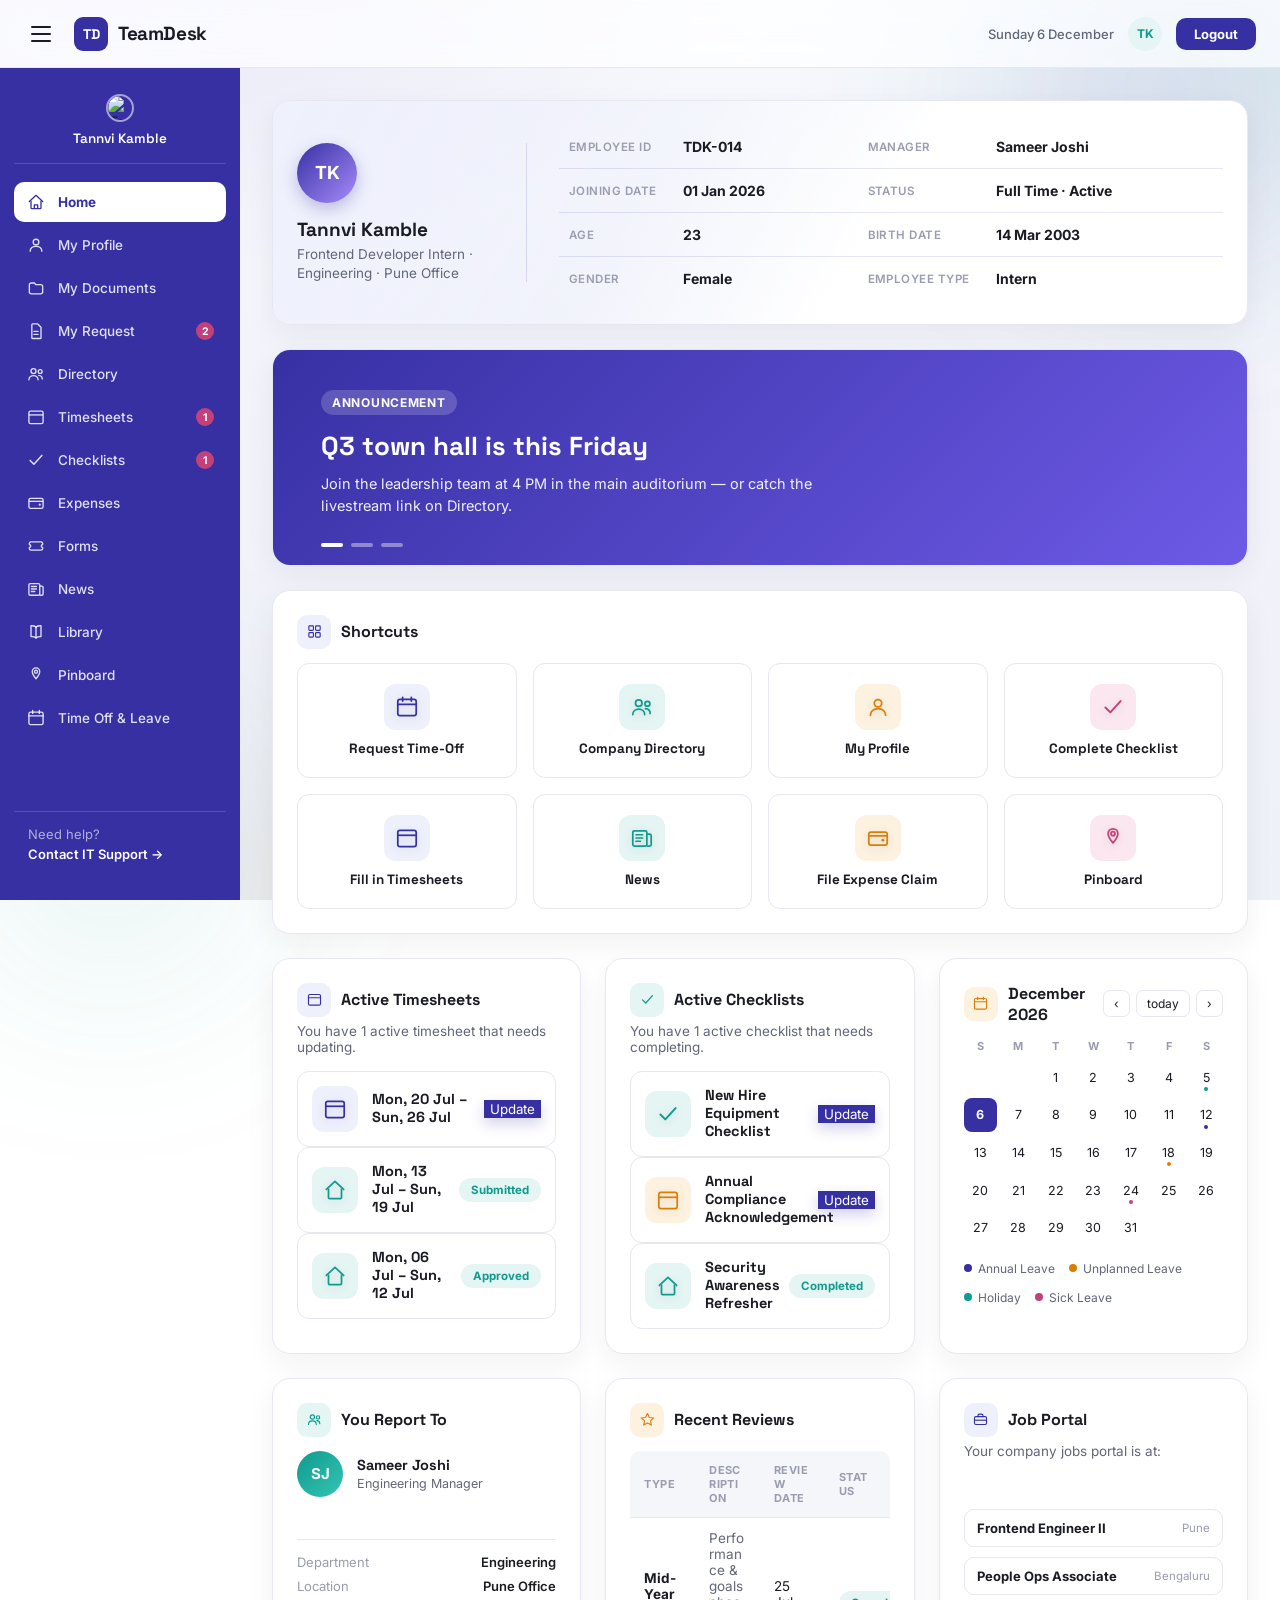
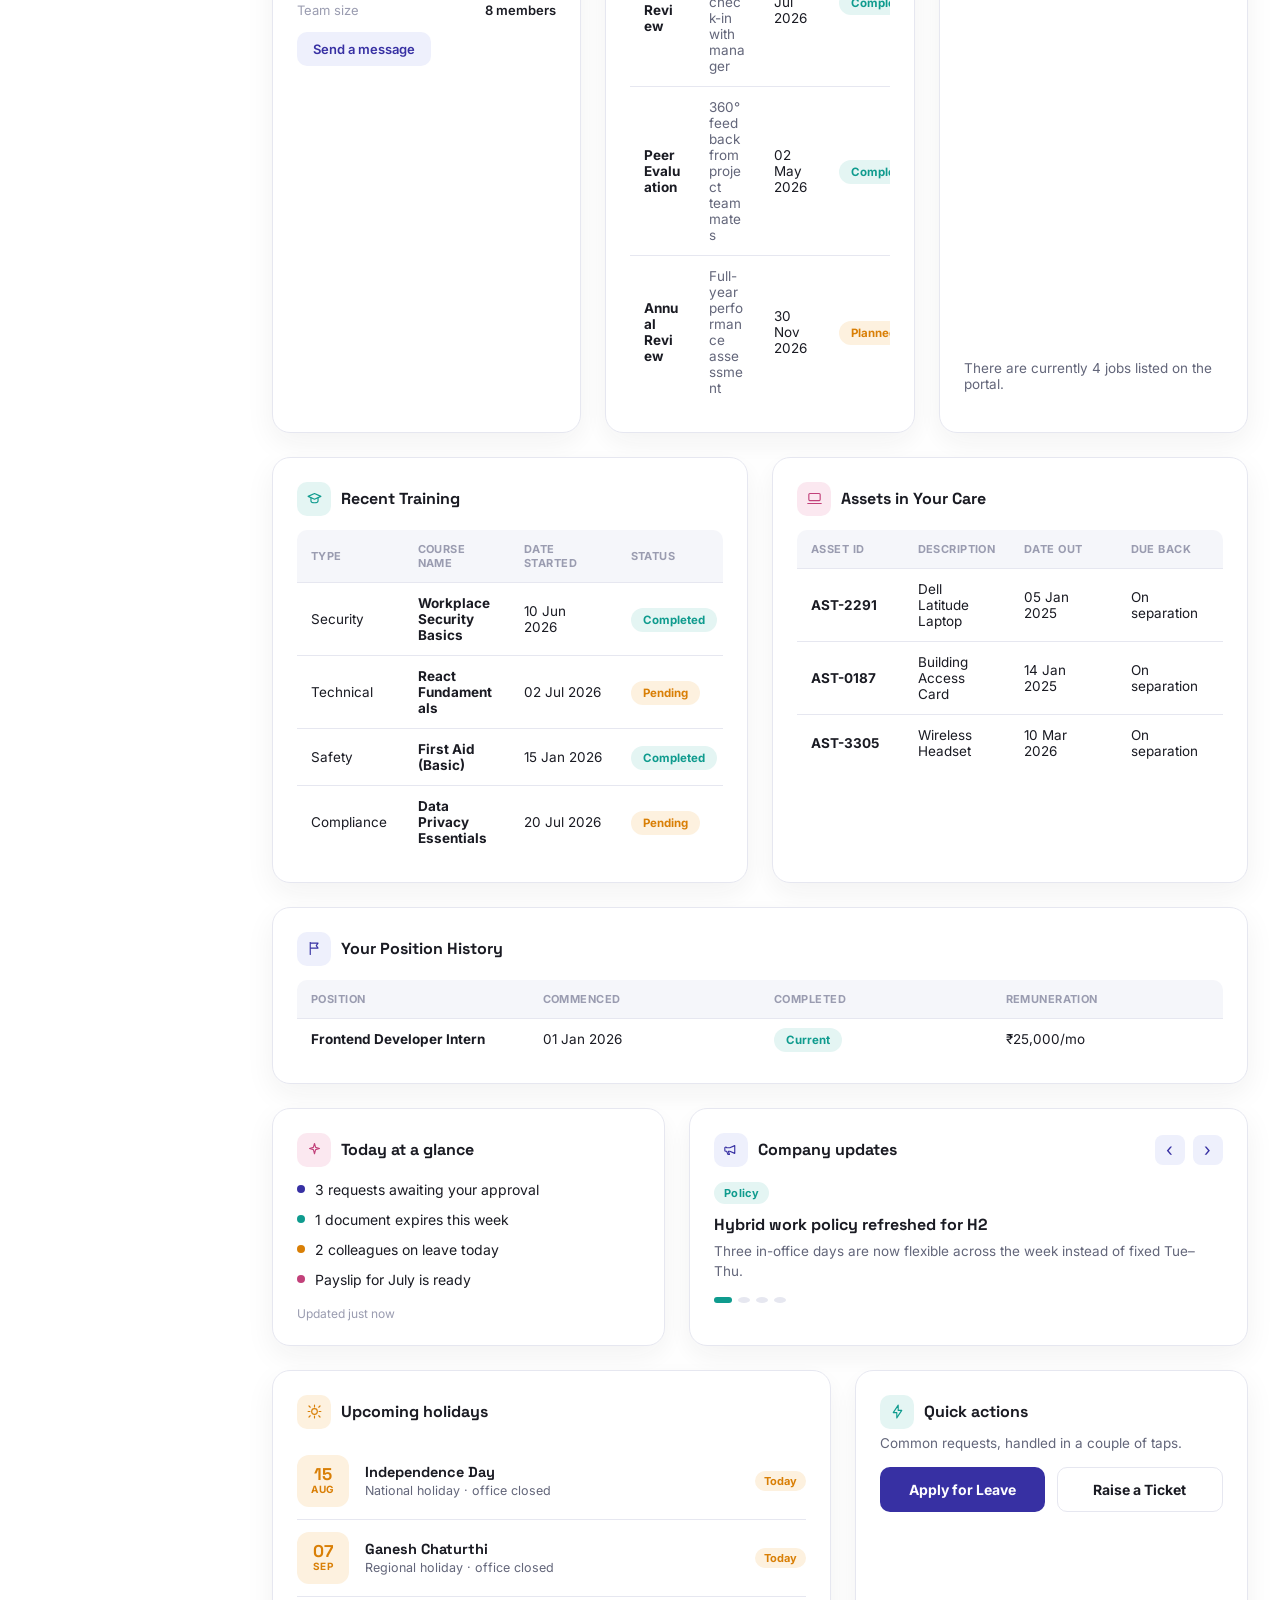
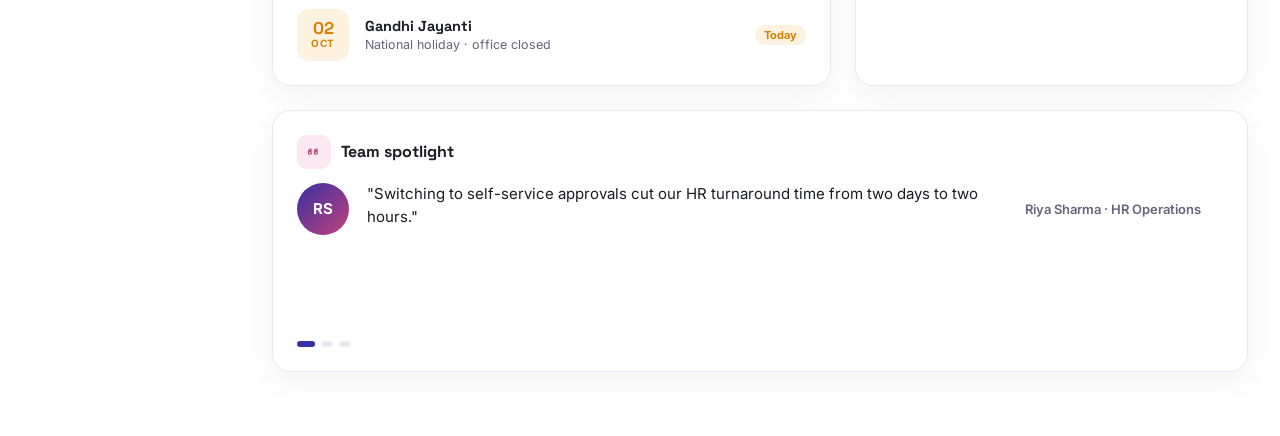
==== commit 88c2c5e1: "Modified code" ====
--- a/index.html
+++ b/index.html
@@ -179,7 +179,10 @@
       <!-- SHORTCUTS -->
       <div class="grid extra-grid">
         <section class="card ex-12 shortcuts-strip" aria-label="Shortcuts">
-        <h3 class="card-title">Shortcuts</h3>
+        <div class="card-title-row">
+          <span class="card-icon-badge tint-indigo"><svg viewBox="0 0 24 24" aria-hidden="true" fill="none" stroke="currentColor" stroke-width="1.6"><rect x="4" y="4" width="6.5" height="6.5" rx="1.3"/><rect x="13.5" y="4" width="6.5" height="6.5" rx="1.3"/><rect x="4" y="13.5" width="6.5" height="6.5" rx="1.3"/><rect x="13.5" y="13.5" width="6.5" height="6.5" rx="1.3"/></svg></span>
+          <h3 class="card-title">Shortcuts</h3>
+        </div>
         <div class="shortcuts-grid">
           <a href="#" class="request-row shortcut-item" data-placeholder="Time Off &amp; Leave">
             <div class="request-icon request-icon--indigo">
@@ -243,7 +246,10 @@
       <!-- TIMESHEETS / CHECKLISTS / CALENDAR ROW -->
       <div class="grid extra-grid">
         <section class="card ex-4" aria-label="Active timesheets">
-          <h3 class="card-title">Active Timesheets</h3>
+          <div class="card-title-row">
+            <span class="card-icon-badge tint-indigo"><svg viewBox="0 0 24 24" aria-hidden="true" fill="none" stroke="currentColor" stroke-width="1.6"><rect x="3.5" y="5" width="17" height="15" rx="2"/><path d="M3.5 9.5h17" stroke-linecap="round"/></svg></span>
+            <h3 class="card-title">Active Timesheets</h3>
+          </div>
           <p class="card-subtext">You have 1 active timesheet that needs updating.</p>
           <div class="request-row">
             <div class="request-icon request-icon--indigo">
@@ -252,10 +258,27 @@
             <div class="request-info"><h4>Mon, 20 Jul – Sun, 26 Jul</h4></div>
             <button class="btn-b ex-update-btn">Update</button>
           </div>
+          <div class="request-row">
+            <div class="request-icon request-icon--teal">
+              <svg viewBox="0 0 24 24" aria-hidden="true"><path d="M4 11.5 12 4l8 7.5" fill="none" stroke="currentColor" stroke-width="1.6" stroke-linecap="round" stroke-linejoin="round"/><path d="M6 10.5V19a1 1 0 0 0 1 1h10a1 1 0 0 0 1-1v-8.5" fill="none" stroke="currentColor" stroke-width="1.6" stroke-linejoin="round"/></svg>
+            </div>
+            <div class="request-info"><h4>Mon, 13 Jul – Sun, 19 Jul</h4></div>
+            <span class="status-badge status-badge--approved">Submitted</span>
+          </div>
+          <div class="request-row">
+            <div class="request-icon request-icon--teal">
+              <svg viewBox="0 0 24 24" aria-hidden="true"><path d="M4 11.5 12 4l8 7.5" fill="none" stroke="currentColor" stroke-width="1.6" stroke-linecap="round" stroke-linejoin="round"/><path d="M6 10.5V19a1 1 0 0 0 1 1h10a1 1 0 0 0 1-1v-8.5" fill="none" stroke="currentColor" stroke-width="1.6" stroke-linejoin="round"/></svg>
+            </div>
+            <div class="request-info"><h4>Mon, 06 Jul – Sun, 12 Jul</h4></div>
+            <span class="status-badge status-badge--approved">Approved</span>
+          </div>
         </section>
 
         <section class="card ex-4" aria-label="Active checklists">
-          <h3 class="card-title">Active Checklists</h3>
+          <div class="card-title-row">
+            <span class="card-icon-badge tint-teal"><svg viewBox="0 0 24 24" aria-hidden="true" fill="none" stroke="currentColor" stroke-width="1.8"><path d="M5 12.5 9.5 17 19 6.5" stroke-linecap="round" stroke-linejoin="round"/></svg></span>
+            <h3 class="card-title">Active Checklists</h3>
+          </div>
           <p class="card-subtext">You have 1 active checklist that needs completing.</p>
           <div class="request-row">
             <div class="request-icon request-icon--teal">
@@ -264,11 +287,28 @@
             <div class="request-info"><h4>New Hire Equipment Checklist</h4></div>
             <button class="btn-b ex-update-btn">Update</button>
           </div>
+          <div class="request-row">
+            <div class="request-icon request-icon--amber">
+              <svg viewBox="0 0 24 24" aria-hidden="true"><rect x="3.5" y="5" width="17" height="15" rx="2" fill="none" stroke="currentColor" stroke-width="1.6"/><path d="M3.5 9.5h17" stroke="currentColor" stroke-width="1.6"/></svg>
+            </div>
+            <div class="request-info"><h4>Annual Compliance Acknowledgement</h4></div>
+            <button class="btn-b ex-update-btn">Update</button>
+          </div>
+          <div class="request-row">
+            <div class="request-icon request-icon--teal">
+              <svg viewBox="0 0 24 24" aria-hidden="true"><path d="M4 11.5 12 4l8 7.5" fill="none" stroke="currentColor" stroke-width="1.6" stroke-linecap="round" stroke-linejoin="round"/><path d="M6 10.5V19a1 1 0 0 0 1 1h10a1 1 0 0 0 1-1v-8.5" fill="none" stroke="currentColor" stroke-width="1.6" stroke-linejoin="round"/></svg>
+            </div>
+            <div class="request-info"><h4>Security Awareness Refresher</h4></div>
+            <span class="status-badge status-badge--approved">Completed</span>
+          </div>
         </section>
 
         <section class="card ex-4" aria-label="Calendar">
           <div class="calendar-header-row">
-            <h3 class="card-title" id="calMonthLabel">Calendar</h3>
+            <div class="card-title-row">
+              <span class="card-icon-badge tint-amber"><svg viewBox="0 0 24 24" aria-hidden="true" fill="none" stroke="currentColor" stroke-width="1.6"><rect x="3.5" y="5" width="17" height="15" rx="2"/><path d="M3.5 9.5h17M8 3v3.5M16 3v3.5" stroke-linecap="round"/></svg></span>
+              <h3 class="card-title" id="calMonthLabel">Calendar</h3>
+            </div>
             <div class="calendar-nav">
               <button type="button" id="calPrev" class="btn-b cal-nav-btn" aria-label="Previous month">‹</button>
               <button type="button" id="calToday" class="btn-b cal-nav-btn">today</button>
@@ -287,8 +327,11 @@
 
       <!-- REPORTING / REVIEWS / JOB PORTAL ROW -->
       <div class="grid extra-grid">
-        <section class="card ex-4" aria-label="You report to">
-          <h3 class="card-title">You Report To</h3>
+        <section class="card ex-4 report-to-card" aria-label="You report to">
+          <div class="card-title-row">
+            <span class="card-icon-badge tint-teal"><svg viewBox="0 0 24 24" aria-hidden="true" fill="none" stroke="currentColor" stroke-width="1.6"><circle cx="9" cy="8.5" r="3"/><path d="M3.5 19c0-3 2.5-5 5.5-5s5.5 2 5.5 5" stroke-linecap="round"/><circle cx="17" cy="9" r="2.3"/><path d="M15.2 13.6c2.4.2 4.3 1.9 4.3 4.4" stroke-linecap="round"/></svg></span>
+            <h3 class="card-title">You Report To</h3>
+          </div>
           <div class="report-to-row">
             <div class="directory-avatar report-to-avatar">SJ</div>
             <div class="directory-info">
@@ -297,30 +340,59 @@
             </div>
           </div>
           <a href="mailto:sameer.joshi@teamdesk.example" class="side-help-link report-to-email">sameer.joshi@teamdesk.example</a>
+          <div class="report-to-meta">
+            <div class="report-to-meta-row"><span>Department</span><span>Engineering</span></div>
+            <div class="report-to-meta-row"><span>Location</span><span>Pune Office</span></div>
+            <div class="report-to-meta-row"><span>Team size</span><span>8 members</span></div>
+          </div>
+          <button type="button" class="report-to-msg-btn">Send a message</button>
         </section>
 
         <section class="card ex-4" aria-label="Recent reviews">
-          <h3 class="card-title">Recent Reviews</h3>
-          <div class="info-list">
-            <div class="info-row">
-              <div><h4>Mid-Year Review</h4><p>25 Jul 2026</p></div>
-              <span class="status-badge status-badge--approved">Completed</span>
-            </div>
-            <div class="info-row">
-              <div><h4>Peer Evaluation</h4><p>02 May 2026</p></div>
-              <span class="status-badge status-badge--approved">Completed</span>
-            </div>
-            <div class="info-row">
-              <div><h4>Annual Review</h4><p>30 Nov 2026</p></div>
-              <span class="status-badge status-badge--pending">Planned</span>
-            </div>
-          </div>
-        </section>
-
-        <section class="card ex-4" aria-label="Job portal">
-          <h3 class="card-title">Job Portal</h3>
+          <div class="card-title-row">
+            <span class="card-icon-badge tint-amber"><svg viewBox="0 0 24 24" aria-hidden="true" fill="none" stroke="currentColor" stroke-width="1.6"><path d="M12 3.5l2.6 5.6 6 .7-4.4 4.1 1.2 6-5.4-3-5.4 3 1.2-6L3 9.8l6-.7Z" stroke-linejoin="round"/></svg></span>
+            <h3 class="card-title">Recent Reviews</h3>
+          </div>
+          <div class="data-table-wrap">
+            <table class="data-table">
+              <thead>
+                <tr><th>Type</th><th>Description</th><th>Review Date</th><th>Status</th></tr>
+              </thead>
+              <tbody>
+                <tr>
+                  <td class="dt-primary">Mid-Year Review</td>
+                  <td class="dt-muted">Performance &amp; goals check-in with manager</td>
+                  <td>25 Jul 2026</td>
+                  <td><span class="status-badge status-badge--approved">Completed</span></td>
+                </tr>
+                <tr>
+                  <td class="dt-primary">Peer Evaluation</td>
+                  <td class="dt-muted">360° feedback from project teammates</td>
+                  <td>02 May 2026</td>
+                  <td><span class="status-badge status-badge--approved">Completed</span></td>
+                </tr>
+                <tr>
+                  <td class="dt-primary">Annual Review</td>
+                  <td class="dt-muted">Full-year performance assessment</td>
+                  <td>30 Nov 2026</td>
+                  <td><span class="status-badge status-badge--pending">Planned</span></td>
+                </tr>
+              </tbody>
+            </table>
+          </div>
+        </section>
+
+        <section class="card ex-4 job-portal-card" aria-label="Job portal">
+          <div class="card-title-row">
+            <span class="card-icon-badge tint-indigo"><svg viewBox="0 0 24 24" aria-hidden="true" fill="none" stroke="currentColor" stroke-width="1.6"><rect x="3.5" y="8" width="17" height="11" rx="2"/><path d="M8.5 8V6.5a2 2 0 0 1 2-2h3a2 2 0 0 1 2 2V8" stroke-linecap="round"/><path d="M3.5 13h17"/></svg></span>
+            <h3 class="card-title">Job Portal</h3>
+          </div>
           <p class="card-subtext">Your company jobs portal is at:</p>
           <a href="#" target="_blank" rel="noopener" class="side-help-link">teamdesk.hrpartner.io/jobs →</a>
+          <div class="job-portal-openings">
+            <div class="job-opening-row"><h5>Frontend Engineer II</h5><span>Pune</span></div>
+            <div class="job-opening-row"><h5>People Ops Associate</h5><span>Bengaluru</span></div>
+          </div>
           <p class="card-subtext job-portal-note">There are currently 4 jobs listed on the portal.</p>
         </section>
       </div>
@@ -328,32 +400,76 @@
       <!-- TRAINING / ASSETS ROW -->
       <div class="grid extra-grid">
         <section class="card ex-6" aria-label="Recent training">
-          <h3 class="card-title">Recent Training</h3>
-          <div class="info-list">
-            <div class="info-row">
-              <div><h4>Workplace Security Basics</h4><p>Started 10 Jun 2026</p></div>
-              <span class="status-badge status-badge--approved">Completed</span>
-            </div>
-            <div class="info-row">
-              <div><h4>React Fundamentals</h4><p>Started 02 Jul 2026</p></div>
-              <span class="status-badge status-badge--pending">Pending</span>
-            </div>
-            <div class="info-row">
-              <div><h4>First Aid (Basic)</h4><p>Started 15 Jan 2026</p></div>
-              <span class="status-badge status-badge--approved">Completed</span>
-            </div>
+          <div class="card-title-row">
+            <span class="card-icon-badge tint-teal"><svg viewBox="0 0 24 24" aria-hidden="true" fill="none" stroke="currentColor" stroke-width="1.6"><path d="M12 5 3 9l9 4 9-4-9-4Z" stroke-linejoin="round"/><path d="M7 11v4.5c0 1.4 2.2 2.5 5 2.5s5-1.1 5-2.5V11" stroke-linecap="round"/></svg></span>
+            <h3 class="card-title">Recent Training</h3>
+          </div>
+          <div class="data-table-wrap">
+            <table class="data-table">
+              <thead>
+                <tr><th>Type</th><th>Course Name</th><th>Date Started</th><th>Status</th></tr>
+              </thead>
+              <tbody>
+                <tr>
+                  <td>Security</td>
+                  <td class="dt-primary">Workplace Security Basics</td>
+                  <td>10 Jun 2026</td>
+                  <td><span class="status-badge status-badge--approved">Completed</span></td>
+                </tr>
+                <tr>
+                  <td>Technical</td>
+                  <td class="dt-primary">React Fundamentals</td>
+                  <td>02 Jul 2026</td>
+                  <td><span class="status-badge status-badge--pending">Pending</span></td>
+                </tr>
+                <tr>
+                  <td>Safety</td>
+                  <td class="dt-primary">First Aid (Basic)</td>
+                  <td>15 Jan 2026</td>
+                  <td><span class="status-badge status-badge--approved">Completed</span></td>
+                </tr>
+                <tr>
+                  <td>Compliance</td>
+                  <td class="dt-primary">Data Privacy Essentials</td>
+                  <td>20 Jul 2026</td>
+                  <td><span class="status-badge status-badge--pending">Pending</span></td>
+                </tr>
+              </tbody>
+            </table>
           </div>
         </section>
 
         <section class="card ex-6" aria-label="Assets in your care">
-          <h3 class="card-title">Assets in Your Care</h3>
-          <div class="info-list">
-            <div class="info-row">
-              <div><h4>Dell Latitude Laptop</h4><p>AST-2291 · Issued 05 Jan 2025</p></div>
-            </div>
-            <div class="info-row">
-              <div><h4>Building Access Card</h4><p>AST-0187 · Issued 14 Jan 2025</p></div>
-            </div>
+          <div class="card-title-row">
+            <span class="card-icon-badge tint-rose"><svg viewBox="0 0 24 24" aria-hidden="true" fill="none" stroke="currentColor" stroke-width="1.6"><rect x="4" y="5" width="16" height="10" rx="1.5"/><path d="M2.5 19h19" stroke-linecap="round"/></svg></span>
+            <h3 class="card-title">Assets in Your Care</h3>
+          </div>
+          <div class="data-table-wrap">
+            <table class="data-table">
+              <thead>
+                <tr><th>Asset ID</th><th>Description</th><th>Date Out</th><th>Due Back</th></tr>
+              </thead>
+              <tbody>
+                <tr>
+                  <td class="dt-primary">AST-2291</td>
+                  <td>Dell Latitude Laptop</td>
+                  <td>05 Jan 2025</td>
+                  <td>On separation</td>
+                </tr>
+                <tr>
+                  <td class="dt-primary">AST-0187</td>
+                  <td>Building Access Card</td>
+                  <td>14 Jan 2025</td>
+                  <td>On separation</td>
+                </tr>
+                <tr>
+                  <td class="dt-primary">AST-3305</td>
+                  <td>Wireless Headset</td>
+                  <td>10 Mar 2026</td>
+                  <td>On separation</td>
+                </tr>
+              </tbody>
+            </table>
           </div>
         </section>
       </div>
@@ -361,12 +477,24 @@
       <!-- POSITION HISTORY -->
       <div class="grid extra-grid">
         <section class="card ex-12" aria-label="Position history">
-          <h3 class="card-title">Your Position History</h3>
-          <div class="info-list">
-            <div class="info-row">
-              <div><h4>Frontend Developer Intern</h4><p>Commenced 01 Jan 2026</p></div>
-              <span class="status-badge status-badge--approved">Current</span>
-            </div>
+          <div class="card-title-row">
+            <span class="card-icon-badge tint-indigo"><svg viewBox="0 0 24 24" aria-hidden="true" fill="none" stroke="currentColor" stroke-width="1.6"><path d="M6 3.5v17" stroke-linecap="round"/><path d="M6 4.5h11l-2.5 3.5 2.5 3.5H6" stroke-linejoin="round"/></svg></span>
+            <h3 class="card-title">Your Position History</h3>
+          </div>
+          <div class="data-table-wrap">
+            <table class="data-table">
+              <thead>
+                <tr><th>Position</th><th>Commenced</th><th>Completed</th><th>Remuneration</th></tr>
+              </thead>
+              <tbody>
+                <tr>
+                  <td class="dt-primary">Frontend Developer Intern</td>
+                  <td>01 Jan 2026</td>
+                  <td><span class="status-badge status-badge--approved">Current</span></td>
+                  <td>₹25,000/mo</td>
+                </tr>
+              </tbody>
+            </table>
           </div>
         </section>
       </div>
@@ -375,7 +503,10 @@
 
         <!-- CONTAINER 2 — Text block / summary -->
         <section class="card c2" aria-label="Today at a glance">
-          <h3 class="card-title">Today at a glance</h3>
+          <div class="card-title-row">
+            <span class="card-icon-badge tint-rose"><svg viewBox="0 0 24 24" aria-hidden="true" fill="none" stroke="currentColor" stroke-width="1.6"><path d="M12 3.5 13.6 9l5.4 1.6-5.4 1.6L12 18l-1.6-5.8L5 10.6 10.4 9Z" stroke-linejoin="round"/></svg></span>
+            <h3 class="card-title">Today at a glance</h3>
+          </div>
           <ul class="summary-list">
             <li><span class="dot dot--indigo"></span> 3 requests awaiting your approval</li>
             <li><span class="dot dot--teal"></span> 1 document expires this week</li>
@@ -388,7 +519,10 @@
         <!-- CONTAINER 3 — Manual slider with prev/next arrows -->
         <section class="card c3" aria-label="Company updates slider">
           <div class="card-header-row">
-            <h3 class="card-title">Company updates</h3>
+            <div class="card-title-row">
+              <span class="card-icon-badge tint-indigo"><svg viewBox="0 0 24 24" aria-hidden="true" fill="none" stroke="currentColor" stroke-width="1.6"><path d="M4 10.5v3a1 1 0 0 0 1 1h1.5l2 4.5h2l-1.5-4.5H11l7 3v-11l-7 3H6.5A1 1 0 0 0 4 10.5Z" stroke-linejoin="round"/></svg></span>
+              <h3 class="card-title">Company updates</h3>
+            </div>
             <div class="arrow-controls">
               <button class="arrow-btn" id="prevBtn" aria-label="Previous update">‹</button>
               <button class="arrow-btn" id="nextBtn" aria-label="Next update">›</button>
@@ -423,7 +557,10 @@
 
         <!-- CONTAINER 4 — Static content card -->
         <section class="card c4" aria-label="Upcoming holidays">
-          <h3 class="card-title">Upcoming holidays</h3>
+          <div class="card-title-row">
+            <span class="card-icon-badge tint-amber"><svg viewBox="0 0 24 24" aria-hidden="true" fill="none" stroke="currentColor" stroke-width="1.6"><circle cx="12" cy="12" r="4"/><path d="M12 3v2.5M12 18.5V21M4.2 4.2l1.8 1.8M18 18l1.8 1.8M3 12h2.5M18.5 12H21M4.2 19.8 6 18M18 6l1.8-1.8" stroke-linecap="round"/></svg></span>
+            <h3 class="card-title">Upcoming holidays</h3>
+          </div>
           <div class="holiday-row" data-date="2026-08-15">
             <div class="holiday-date">
               <span class="holiday-day">15</span>
@@ -458,7 +595,10 @@
 
         <!-- CONTAINER 5 — Two buttons -->
         <section class="card c5" aria-label="Quick actions">
-          <h3 class="card-title">Quick actions</h3>
+          <div class="card-title-row">
+            <span class="card-icon-badge tint-teal"><svg viewBox="0 0 24 24" aria-hidden="true" fill="none" stroke="currentColor" stroke-width="1.6"><path d="M13 3 6 13.5h5L11 21l7-10.5h-5Z" stroke-linejoin="round"/></svg></span>
+            <h3 class="card-title">Quick actions</h3>
+          </div>
           <p class="card-subtext">Common requests, handled in a couple of taps.</p>
           <div class="action-buttons">
             <button class="btn btn-a" id="btnA">Apply for Leave</button>
@@ -531,7 +671,10 @@
 
         <!-- CONTAINER 6 — Auto-rotating spotlight (fade animation) -->
         <section class="card c6" aria-label="Team spotlight">
-          <h3 class="card-title">Team spotlight</h3>
+          <div class="card-title-row">
+            <span class="card-icon-badge tint-rose"><svg viewBox="0 0 24 24" aria-hidden="true" fill="none" stroke="currentColor" stroke-width="1.6"><path d="M7 8.5c-2 0-3.5 1.6-3.5 3.7v3.3h3.7v-3.3H5.4c0-1 .6-1.7 1.6-1.7Z"/><path d="M15.5 8.5c-2 0-3.5 1.6-3.5 3.7v3.3h3.7v-3.3h-1.8c0-1 .6-1.7 1.6-1.7Z"/></svg></span>
+            <h3 class="card-title">Team spotlight</h3>
+          </div>
           <div class="spotlight" id="spotlight">
             <div class="spotlight-slide is-active">
               <div class="spotlight-avatar">RS</div>
--- a/style.css
+++ b/style.css
@@ -10,6 +10,7 @@
   --amber: #D97F06;
   --amber-light: #FDF1DF;
   --rose: #C2417A;
+  --rose-light: #FBE8F0;
 
   --ink: #1A1B23;
   --slate: #63667A;
@@ -1335,13 +1336,98 @@
 .shortcut-item .request-info { flex: none; }
 .shortcut-item .request-info h4 { margin-bottom: 0; font-size: 13.5px; }
 
-/* ---- Small update / nav buttons reusing .btn-b look ---- */
+/* ---- Card heading icon badges (light tint fill) ---- */
+.card-title-row { display: flex; align-items: center; gap: 10px; margin-bottom: 14px; }
+.card-title-row .card-title { margin-bottom: 0; }
+.card-header-row .card-title-row,
+.calendar-header-row .card-title-row { margin-bottom: 0; }
+.card-icon-badge {
+  width: 34px; height: 34px;
+  border-radius: 10px;
+  display: flex; align-items: center; justify-content: center;
+  flex-shrink: 0;
+}
+.card-icon-badge svg { width: 17px; height: 17px; }
+.card-icon-badge.tint-indigo { background: var(--indigo-light); color: var(--indigo); }
+.card-icon-badge.tint-teal { background: var(--teal-light); color: var(--teal); }
+.card-icon-badge.tint-amber { background: var(--amber-light); color: var(--amber); }
+.card-icon-badge.tint-rose { background: var(--rose-light); color: var(--rose); }
+
+/* ---- Attractive data tables (Training / Reviews / Assets / Position History) ---- */
+.data-table-wrap { overflow-x: auto; }
+.data-table { width: 100%; border-collapse: collapse; table-layout: fixed; }
+.data-table th, .data-table td {
+  padding: 12px 14px;
+  font-size: 13.5px;
+  text-align: left;
+  white-space: normal;
+  overflow-wrap: break-word;
+}
+.data-table th {
+  font-size: 11px;
+  font-weight: 700;
+  text-transform: uppercase;
+  letter-spacing: 0.04em;
+  color: var(--slate-light);
+  background: var(--bg);
+  border-bottom: 1px solid var(--border);
+}
+.data-table th:first-child { border-radius: 10px 0 0 0; }
+.data-table th:last-child { border-radius: 0 10px 0 0; }
+.data-table td { border-bottom: 1px solid var(--border); color: var(--ink); }
+.data-table tr:last-child td { border-bottom: none; }
+.data-table tbody tr { transition: background .15s ease; }
+.data-table tbody tr:hover { background: var(--indigo-light); }
+.data-table td.dt-primary { font-weight: 700; }
+.data-table td.dt-muted { color: var(--slate); white-space: normal; }
+
+/* ---- Purple "Update" buttons ---- */
 .ex-update-btn {
-  padding: 8px 14px;
-  font-size: 12.5px;
-  border-radius: 8px;
-  flex-shrink: 0;
-}
+  background: var(--indigo);
+  color: #fff;
+  border: none;
+  box-shadow: 0 6px 14px rgba(55,48,163,0.22);
+}
+.ex-update-btn:hover { background: #2d2882; }
+
+/* ---- You Report To / Job Portal — fill available height ---- */
+.report-to-card, .job-portal-card { display: flex; flex-direction: column; height: 100%; }
+.report-to-meta {
+  display: flex;
+  flex-direction: column;
+  gap: 8px;
+  margin-top: 14px;
+  padding-top: 14px;
+  border-top: 1px solid var(--border);
+}
+.report-to-meta-row { display: flex; justify-content: space-between; font-size: 13px; }
+.report-to-meta-row span:first-child { color: var(--slate-light); }
+.report-to-meta-row span:last-child { font-weight: 600; color: var(--ink); }
+.report-to-msg-btn {
+  margin-top: 14px;
+  align-self: flex-start;
+  padding: 9px 16px;
+  border-radius: 10px;
+  font-size: 13px;
+  font-weight: 600;
+  background: var(--indigo-light);
+  color: var(--indigo);
+  transition: background .15s ease;
+}
+.report-to-msg-btn:hover { background: var(--indigo); color: #fff; }
+
+.job-portal-openings { margin-top: 14px; display: flex; flex-direction: column; gap: 10px; flex: 1; }
+.job-opening-row {
+  display: flex; align-items: center; justify-content: space-between;
+  padding: 10px 12px;
+  border: 1px solid var(--border);
+  border-radius: 10px;
+  font-size: 13px;
+}
+.job-opening-row h5 { font-size: 13px; font-weight: 700; margin: 0; }
+.job-opening-row span { font-size: 11.5px; color: var(--slate-light); }
+.job-portal-note { margin-top: auto; padding-top: 12px; }
+
 .calendar-header-row { display: flex; align-items: center; justify-content: space-between; margin-bottom: 14px; }
 .calendar-header-row .card-title { margin-bottom: 0; }
 .calendar-nav { display: flex; gap: 6px; }
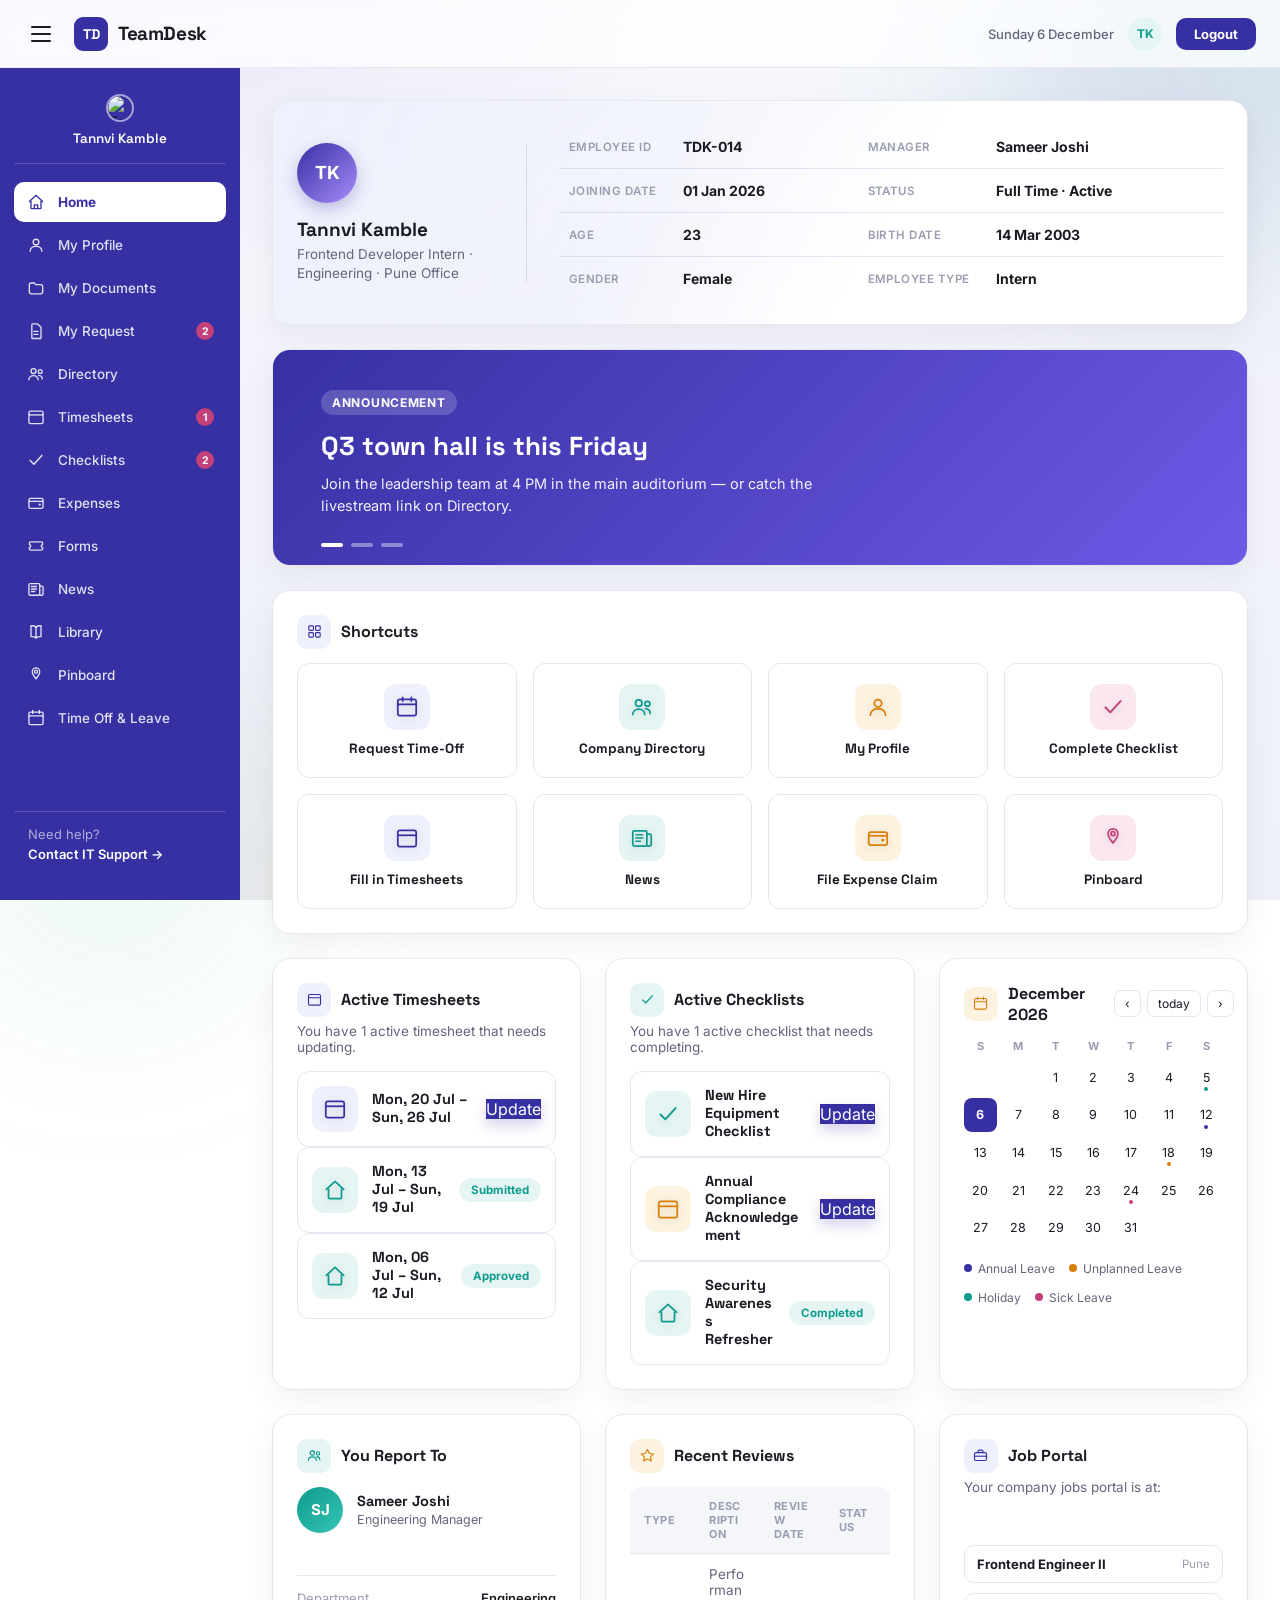
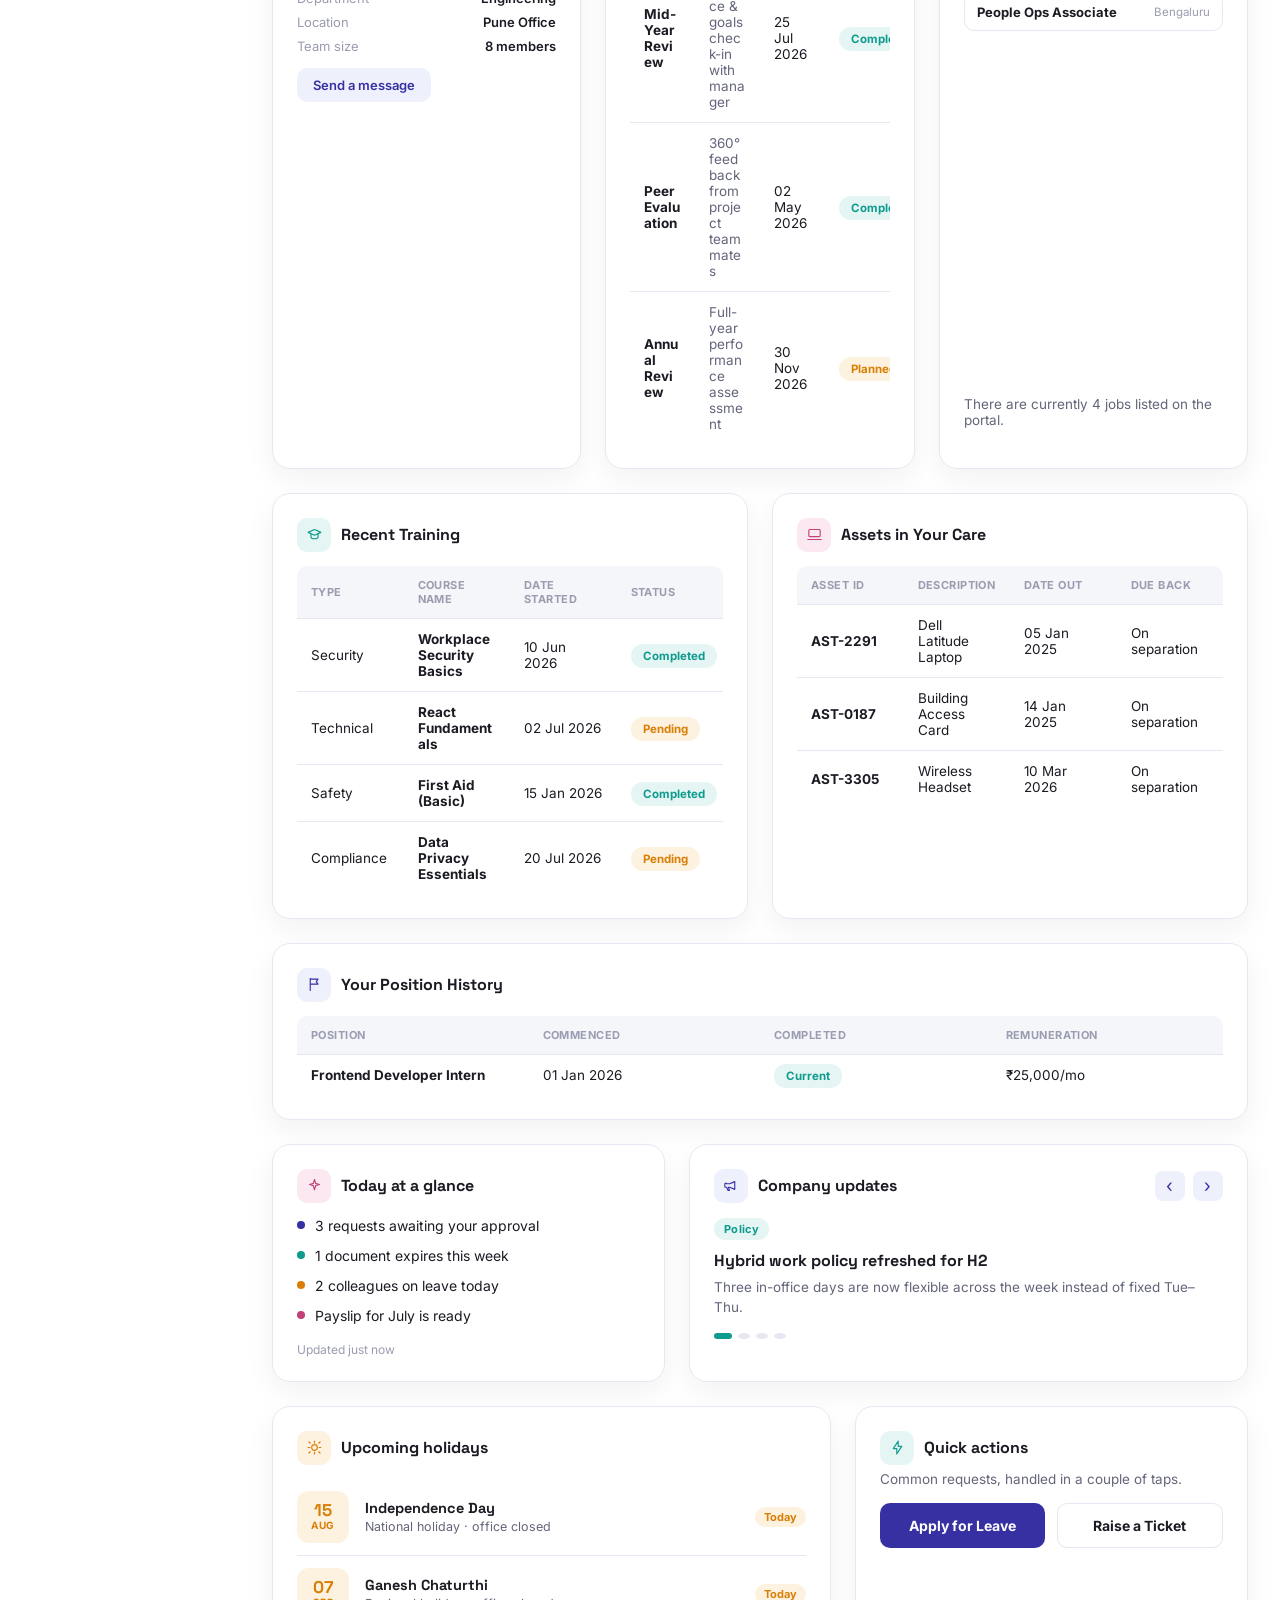
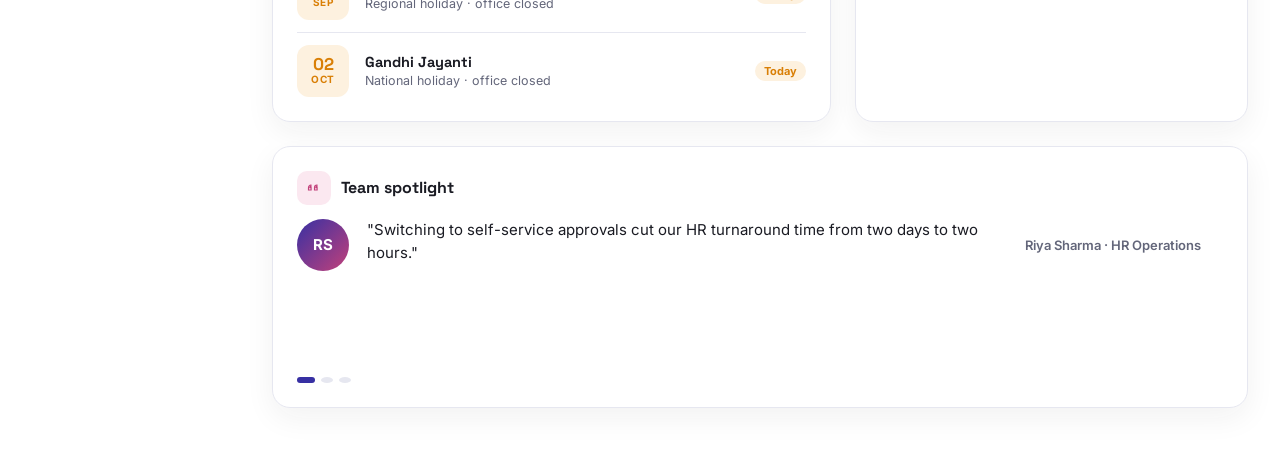
==== commit 3cb11030: "Updated files" ====
--- a/index.html
+++ b/index.html
@@ -60,21 +60,21 @@
           <span class="side-icon"><svg viewBox="0 0 24 24" aria-hidden="true"><circle cx="9" cy="8.5" r="3" fill="none" stroke="currentColor" stroke-width="1.6"/><path d="M3.5 19c0-3 2.5-5 5.5-5s5.5 2 5.5 5" fill="none" stroke="currentColor" stroke-width="1.6" stroke-linecap="round"/><circle cx="17" cy="9" r="2.3" fill="none" stroke="currentColor" stroke-width="1.6"/><path d="M15.2 13.6c2.4.2 4.3 1.9 4.3 4.4" fill="none" stroke="currentColor" stroke-width="1.6" stroke-linecap="round"/></svg></span>
           <span class="side-link-label">Directory</span>
       </a>
-      <a href="#" class="side-link" data-placeholder="Timesheets">
+      <a href="timesheets.html" class="side-link">
           <span class="side-icon"><svg viewBox="0 0 24 24" aria-hidden="true"><rect x="3.5" y="5" width="17" height="15" rx="2" fill="none" stroke="currentColor" stroke-width="1.6"/><path d="M3.5 9.5h17" stroke="currentColor" stroke-width="1.6"/></svg></span>
           <span class="side-link-label">Timesheets</span>
           <span class="nav-badge">1</span>
       </a>
-      <a href="#" class="side-link" data-placeholder="Checklists">
+      <a href="checklists.html" class="side-link">
           <span class="side-icon"><svg viewBox="0 0 24 24" aria-hidden="true"><path d="M5 12.5 9.5 17 19 6.5" fill="none" stroke="currentColor" stroke-width="1.8" stroke-linecap="round" stroke-linejoin="round"/></svg></span>
           <span class="side-link-label">Checklists</span>
-          <span class="nav-badge">1</span>
-      </a>
-      <a href="#" class="side-link" data-placeholder="Expenses">
+          <span class="nav-badge">2</span>
+      </a>
+      <a href="expenses.html" class="side-link">
           <span class="side-icon"><svg viewBox="0 0 24 24" aria-hidden="true"><rect x="3.5" y="6.5" width="17" height="12" rx="2" fill="none" stroke="currentColor" stroke-width="1.6"/><path d="M3.5 10h17" fill="none" stroke="currentColor" stroke-width="1.6"/><circle cx="16.5" cy="14" r="1.3" fill="currentColor"/></svg></span>
           <span class="side-link-label">Expenses</span>
       </a>
-      <a href="#" class="side-link" data-placeholder="Forms">
+      <a href="forms.html" class="side-link">
           <span class="side-icon"><svg viewBox="0 0 24 24" aria-hidden="true"><path d="M4 9a2 2 0 0 1 2-2h12a2 2 0 0 1 2 2v1.3a1.7 1.7 0 0 0 0 3.4V15a2 2 0 0 1-2 2H6a2 2 0 0 1-2-2v-1.3a1.7 1.7 0 0 0 0-3.4z" fill="none" stroke="currentColor" stroke-width="1.6" stroke-linejoin="round"/></svg></span>
           <span class="side-link-label">Forms</span>
       </a>
@@ -205,14 +205,14 @@
             <div class="request-info"><h4>My Profile</h4></div>
           </a>
 
-          <a href="#" class="request-row shortcut-item" data-placeholder="Checklists">
+          <a href="checklists.html" class="request-row shortcut-item">
             <div class="request-icon request-icon--rose">
               <svg viewBox="0 0 24 24" aria-hidden="true"><path d="M5 12.5 9.5 17 19 6.5" fill="none" stroke="currentColor" stroke-width="1.8" stroke-linecap="round" stroke-linejoin="round"/></svg>
             </div>
             <div class="request-info"><h4>Complete Checklist</h4></div>
           </a>
 
-          <a href="#" class="request-row shortcut-item" data-placeholder="Timesheets">
+          <a href="timesheets.html" class="request-row shortcut-item">
             <div class="request-icon request-icon--indigo">
               <svg viewBox="0 0 24 24" aria-hidden="true"><rect x="3.5" y="5" width="17" height="15" rx="2" fill="none" stroke="currentColor" stroke-width="1.6"/><path d="M3.5 9.5h17" stroke="currentColor" stroke-width="1.6"/></svg>
             </div>
@@ -226,7 +226,7 @@
             <div class="request-info"><h4>News</h4></div>
           </a>
 
-          <a href="#" class="request-row shortcut-item" data-placeholder="Expenses">
+          <a href="expenses.html" class="request-row shortcut-item">
             <div class="request-icon request-icon--amber">
               <svg viewBox="0 0 24 24" aria-hidden="true"><rect x="3.5" y="6.5" width="17" height="12" rx="2" fill="none" stroke="currentColor" stroke-width="1.6"/><path d="M3.5 10h17" fill="none" stroke="currentColor" stroke-width="1.6"/><circle cx="16.5" cy="14" r="1.3" fill="currentColor"/></svg>
             </div>
@@ -256,7 +256,7 @@
               <svg viewBox="0 0 24 24" aria-hidden="true"><rect x="3.5" y="5" width="17" height="15" rx="2" fill="none" stroke="currentColor" stroke-width="1.6"/><path d="M3.5 9.5h17" stroke="currentColor" stroke-width="1.6"/></svg>
             </div>
             <div class="request-info"><h4>Mon, 20 Jul – Sun, 26 Jul</h4></div>
-            <button class="btn-b ex-update-btn">Update</button>
+            <a href="timesheets.html" class="btn-b ex-update-btn">Update</a>
           </div>
           <div class="request-row">
             <div class="request-icon request-icon--teal">
@@ -285,14 +285,14 @@
               <svg viewBox="0 0 24 24" aria-hidden="true"><path d="M5 12.5 9.5 17 19 6.5" fill="none" stroke="currentColor" stroke-width="1.8" stroke-linecap="round" stroke-linejoin="round"/></svg>
             </div>
             <div class="request-info"><h4>New Hire Equipment Checklist</h4></div>
-            <button class="btn-b ex-update-btn">Update</button>
+            <a href="checklists.html" class="btn-b ex-update-btn">Update</a>
           </div>
           <div class="request-row">
             <div class="request-icon request-icon--amber">
               <svg viewBox="0 0 24 24" aria-hidden="true"><rect x="3.5" y="5" width="17" height="15" rx="2" fill="none" stroke="currentColor" stroke-width="1.6"/><path d="M3.5 9.5h17" stroke="currentColor" stroke-width="1.6"/></svg>
             </div>
             <div class="request-info"><h4>Annual Compliance Acknowledgement</h4></div>
-            <button class="btn-b ex-update-btn">Update</button>
+            <a href="checklists.html" class="btn-b ex-update-btn">Update</a>
           </div>
           <div class="request-row">
             <div class="request-icon request-icon--teal">
--- a/style.css
+++ b/style.css
@@ -35,12 +35,16 @@
   color: var(--ink);
   font-family: var(--font-body);
   -webkit-font-smoothing: antialiased;
+  width: 100%;
+  min-width: 0;
+  overflow-x: hidden;
 }
 
 /* Layered gradient-mesh background instead of flat gray */
 body {
   position: relative;
   overflow-x: hidden;
+  min-height: 100vh;
   background:
     radial-gradient(1100px 620px at 8% -10%, rgba(55,48,163,0.10), transparent 60%),
     radial-gradient(900px 560px at 100% 8%, rgba(15,155,142,0.09), transparent 55%),
@@ -83,6 +87,7 @@
   flex-wrap: nowrap;
   gap: 16px;
   padding: 0 24px;
+  overflow-x: hidden;
   background: rgba(255,255,255,0.72);
   backdrop-filter: blur(14px) saturate(160%);
   -webkit-backdrop-filter: blur(14px) saturate(160%);
@@ -153,6 +158,7 @@
   align-items: flex-start;
   max-width: 1400px;
   margin: 0 auto;
+  width: 100%;
 }
 
 .sidebar {
@@ -279,7 +285,14 @@
 /* =========================================================
    MAIN / GRID
    ========================================================= */
-.main { flex: 1; min-width: 0; padding: 32px 32px 64px; }
+.main {
+  flex: 1;
+  min-width: 0;
+  width: 100%;
+  max-width: 100%;
+  padding: 32px 32px 64px;
+  overflow-x: hidden;
+}
 .page-heading { margin-bottom: 24px; }
 .page-heading h1 { font-size: 26px; font-weight: 700; letter-spacing: -0.02em; }
 .page-heading p { color: var(--slate); margin-top: 6px; font-size: 14.5px; }
@@ -292,12 +305,16 @@
 }
 .grid:last-child { margin-bottom: 0; }
 
-.card {
+.card, .page-card, .doc-card {
   background: var(--card-bg);
   border-radius: var(--radius);
   border: 1px solid var(--border);
   box-shadow: var(--shadow);
   padding: 24px;
+  min-width: 0;
+  width: 100%;
+  overflow-wrap: anywhere;
+  word-break: break-word;
 }
 .card-title { font-size: 16px; font-weight: 700; margin-bottom: 14px; }
 .card-subtext { color: var(--slate); font-size: 13.5px; margin: -8px 0 16px; }
@@ -460,7 +477,16 @@
    RESPONSIVE — MOBILE
    ========================================================= */
 @media (max-width: 768px) {
+  .site-header {
+    padding: 0 14px;
+    gap: 10px;
+  }
+  .brand-name { font-size: 16px; }
   .header-date { display: none; }
+  .header-right { gap: 10px; }
+  .auth-btn { padding: 8px 12px; font-size: 12px; }
+
+  .shell { display: block; }
 
   .sidebar {
     position: fixed;
@@ -473,20 +499,68 @@
     box-shadow: 4px 0 16px rgba(26,27,35,0.10);
   }
   .sidebar:not(.is-collapsed) {
-    width: 78vw;
-    max-width: 280px;
+    width: 82vw;
+    max-width: 300px;
     padding: 20px 16px;
     box-shadow: 12px 0 34px rgba(26,27,35,0.22);
   }
   .backdrop.is-open { display: block; z-index: 35; }
 
-  .main { margin-left: var(--sidebar-w-collapsed); padding: 20px 16px 40px; }
-  .page-heading h1 { font-size: 21px; }
-
-  .slide { padding: 28px 24px 32px; }
-  .slide h2 { font-size: 21px; }
-
-  .action-buttons { flex-direction: column; }
+  .main {
+    margin-left: 0;
+    padding: 16px 14px 40px;
+    width: 100%;
+  }
+  .page-heading { margin-bottom: 18px; }
+  .page-heading h1 { font-size: 20px; }
+  .grid { gap: 16px; margin-bottom: 16px; }
+  .card, .page-card, .doc-card { padding: 18px; }
+
+  .slide { padding: 24px 20px 28px; }
+  .slide h2 { font-size: 18px; }
+  .carousel-dots { left: 20px; bottom: 14px; }
+
+  .request-row,
+  .directory-row,
+  .holiday-row,
+  .info-row,
+  .report-to-row,
+  .job-opening-row,
+  .doc-card-row {
+    flex-wrap: wrap;
+    align-items: flex-start;
+    gap: 10px;
+  }
+  .request-row .btn,
+  .directory-row .dir-message-btn,
+  .doc-card-row .doc-download,
+  .report-to-msg-btn {
+    width: 100%;
+    text-align: center;
+  }
+  .request-info,
+  .directory-info,
+  .holiday-info,
+  .report-to-meta,
+  .job-opening-row h5 {
+    min-width: 0;
+    overflow-wrap: anywhere;
+  }
+
+  .action-buttons,
+  .timesheet-actions {
+    flex-direction: column;
+  }
+  .timesheet-actions .btn,
+  .action-buttons .btn {
+    width: 100%;
+  }
+  .week-nav { flex-wrap: wrap; justify-content: flex-start; }
+  .cal-nav-btn { width: fit-content; }
+
+  .profile-overview-body { gap: 20px; }
+  .profile-overview-top { flex-direction: row; align-items: center; }
+  .profile-info-table td { padding: 8px 6px 8px 0; }
 }
 
 @media (prefers-reduced-motion: reduce) {
@@ -1040,6 +1114,155 @@
 
 @media (max-width: 480px) {
   .toast-stack { left: 16px; right: 16px; bottom: 16px; max-width: none; }
+  .site-header { height: auto; padding: 12px 14px; }
+  .brand { gap: 8px; }
+  .brand-mark { width: 30px; height: 30px; }
+  .brand-name { font-size: 15px; }
+  .header-right { gap: 8px; }
+  .avatar { width: 30px; height: 30px; }
+  .card, .page-card, .doc-card { padding: 16px; }
+  .request-row, .directory-row { padding: 12px; }
+}
+
+/* =========================================================
+   STAT TILES — Timesheets / Checklists / Expenses summary row
+   ========================================================= */
+.stat-grid {
+  display: grid;
+  grid-template-columns: repeat(4, 1fr);
+  gap: 20px;
+  margin-bottom: 24px;
+}
+.stat-tile {
+  background: var(--card-bg);
+  border: 1px solid var(--border);
+  border-radius: var(--radius);
+  box-shadow: var(--shadow);
+  padding: 20px 22px;
+  display: flex;
+  align-items: center;
+  gap: 14px;
+  transition: transform .18s ease, box-shadow .18s ease;
+}
+.stat-tile:hover { transform: translateY(-3px); box-shadow: 0 10px 32px rgba(26,27,35,0.10); }
+.stat-tile-icon {
+  width: 46px; height: 46px; border-radius: 12px;
+  display: flex; align-items: center; justify-content: center;
+  flex-shrink: 0;
+}
+.stat-tile-icon svg { width: 22px; height: 22px; }
+.stat-tile-body h3 { font-size: 24px; font-weight: 700; line-height: 1.1; letter-spacing: -0.01em; }
+.stat-tile-body p { font-size: 12.5px; color: var(--slate); margin-top: 4px; }
+
+@media (max-width: 1024px) { .stat-grid { grid-template-columns: repeat(2, 1fr); } }
+@media (max-width: 560px) { .stat-grid { grid-template-columns: 1fr; } }
+
+/* =========================================================
+   PROGRESS BARS — Checklists
+   ========================================================= */
+.progress-track { width: 100%; height: 8px; border-radius: 5px; background: var(--bg); overflow: hidden; }
+.progress-fill {
+  height: 100%; border-radius: 5px;
+  background: linear-gradient(90deg, var(--indigo), var(--lilac));
+  transition: width .4s ease;
+}
+.progress-fill.is-complete { background: linear-gradient(90deg, var(--teal), #35C4B4); }
+.progress-meta { display: flex; justify-content: space-between; font-size: 12px; color: var(--slate); margin-top: 8px; }
+
+.checklists-grid { display: grid; grid-template-columns: repeat(2, 1fr); gap: 24px; }
+.checklist-card { display: flex; flex-direction: column; }
+.checklist-card-head { display: flex; align-items: flex-start; justify-content: space-between; gap: 12px; margin-bottom: 14px; }
+.checklist-card-head p { font-size: 12.5px; color: var(--slate); margin-top: 3px; }
+.checklist-items { display: flex; flex-direction: column; margin: 6px 0 4px; }
+.checklist-item {
+  display: flex; align-items: center; gap: 12px;
+  padding: 11px 2px;
+  border-bottom: 1px solid var(--border);
+  cursor: pointer;
+  transition: opacity .15s ease;
+}
+.checklist-item:last-child { border-bottom: none; padding-bottom: 0; }
+.checklist-check {
+  width: 22px; height: 22px; border-radius: 7px;
+  border: 1.8px solid var(--border);
+  display: flex; align-items: center; justify-content: center;
+  flex-shrink: 0;
+  background: #fff;
+  transition: background .15s ease, border-color .15s ease;
+}
+.checklist-check svg { width: 13px; height: 13px; opacity: 0; transition: opacity .15s ease; color: #fff; }
+.checklist-item.is-done .checklist-check { background: var(--teal); border-color: var(--teal); }
+.checklist-item.is-done .checklist-check svg { opacity: 1; }
+.checklist-item.is-done .checklist-label { color: var(--slate-light); text-decoration: line-through; }
+.checklist-label { font-size: 13.5px; font-weight: 600; flex: 1; }
+.checklist-due { font-size: 11.5px; color: var(--slate-light); flex-shrink: 0; white-space: nowrap; }
+.checklist-card-foot { margin-top: auto; padding-top: 14px; }
+
+@media (max-width: 1024px) { .checklists-grid { grid-template-columns: 1fr; } }
+
+/* =========================================================
+   TIMESHEETS
+   ========================================================= */
+.timesheet-table-wrap { overflow-x: auto; }
+.timesheet-table { width: 100%; border-collapse: collapse; min-width: 620px; }
+.timesheet-table th, .timesheet-table td {
+  padding: 10px 12px; font-size: 13px; text-align: left;
+  border-bottom: 1px solid var(--border);
+}
+.timesheet-table th {
+  font-size: 11px; font-weight: 700; text-transform: uppercase; letter-spacing: 0.04em;
+  color: var(--slate-light); background: var(--bg);
+}
+.timesheet-table th:first-child { border-radius: 10px 0 0 0; }
+.timesheet-table th:last-child { border-radius: 0 10px 0 0; }
+.timesheet-table td.ts-day { font-weight: 700; }
+.timesheet-table td.ts-date { color: var(--slate); font-size: 12.5px; }
+.timesheet-table input[type="text"],
+.timesheet-table input[type="number"] {
+  width: 100%; padding: 8px 10px;
+  border: 1.5px solid var(--border); border-radius: 8px;
+  font-family: var(--font-body); font-size: 13px; color: var(--ink); background: #fff;
+}
+.timesheet-table input:focus { outline: none; border-color: var(--indigo); }
+.timesheet-table input[type="number"] { max-width: 84px; }
+.timesheet-table tr.ts-total-row td { font-weight: 700; border-bottom: none; background: var(--indigo-light); }
+.timesheet-table tr.ts-total-row td:first-child { border-radius: 0 0 0 10px; }
+.timesheet-table tr.ts-total-row td:last-child { border-radius: 0 0 10px 0; }
+.timesheet-actions { display: flex; gap: 12px; margin-top: 18px; flex-wrap: wrap; }
+.timesheet-actions .btn { flex: none; padding: 12px 22px; }
+.week-nav { display: flex; align-items: center; gap: 6px; }
+
+/* =========================================================
+   EXPENSES
+   ========================================================= */
+.expense-cat-icon--travel { background: var(--indigo-light); color: var(--indigo); }
+.expense-cat-icon--meals { background: var(--amber-light); color: var(--amber); }
+.expense-cat-icon--supplies { background: var(--teal-light); color: var(--teal); }
+.expense-cat-icon--software { background: #FBE7EF; color: var(--rose); }
+.expense-amount { font-family: var(--font-display); font-weight: 700; font-size: 15px; white-space: nowrap; flex-shrink: 0; }
+.expense-row-meta { display: flex; align-items: center; gap: 14px; flex-shrink: 0; }
+.file-drop {
+  border: 1.5px dashed var(--border); border-radius: 12px; padding: 18px;
+  text-align: center; font-size: 13px; color: var(--slate);
+  background: var(--bg); cursor: pointer;
+  transition: border-color .15s ease, background .15s ease, color .15s ease;
+}
+.file-drop:hover { border-color: var(--indigo); background: var(--indigo-light); color: var(--indigo); }
+.file-drop input[type="file"] { display: none; }
+.file-drop-name { font-weight: 700; color: var(--ink); margin-top: 6px; display: block; }
+
+/* =========================================================
+   FORMS PAGE
+   ========================================================= */
+.forms-section-title {
+  font-size: 12.5px; font-weight: 700; text-transform: uppercase; letter-spacing: 0.05em;
+  color: var(--slate-light); margin: 30px 0 14px;
+}
+.forms-section-title:first-child { margin-top: 0; }
+.doc-card-row { display: flex; align-items: center; justify-content: space-between; gap: 10px; }
+.doc-badge {
+  font-size: 10.5px; font-weight: 700; padding: 3px 9px; border-radius: 20px;
+  background: var(--rose-light); color: var(--rose); white-space: nowrap;
 }
 
 /* --- Holiday countdown chip --- */
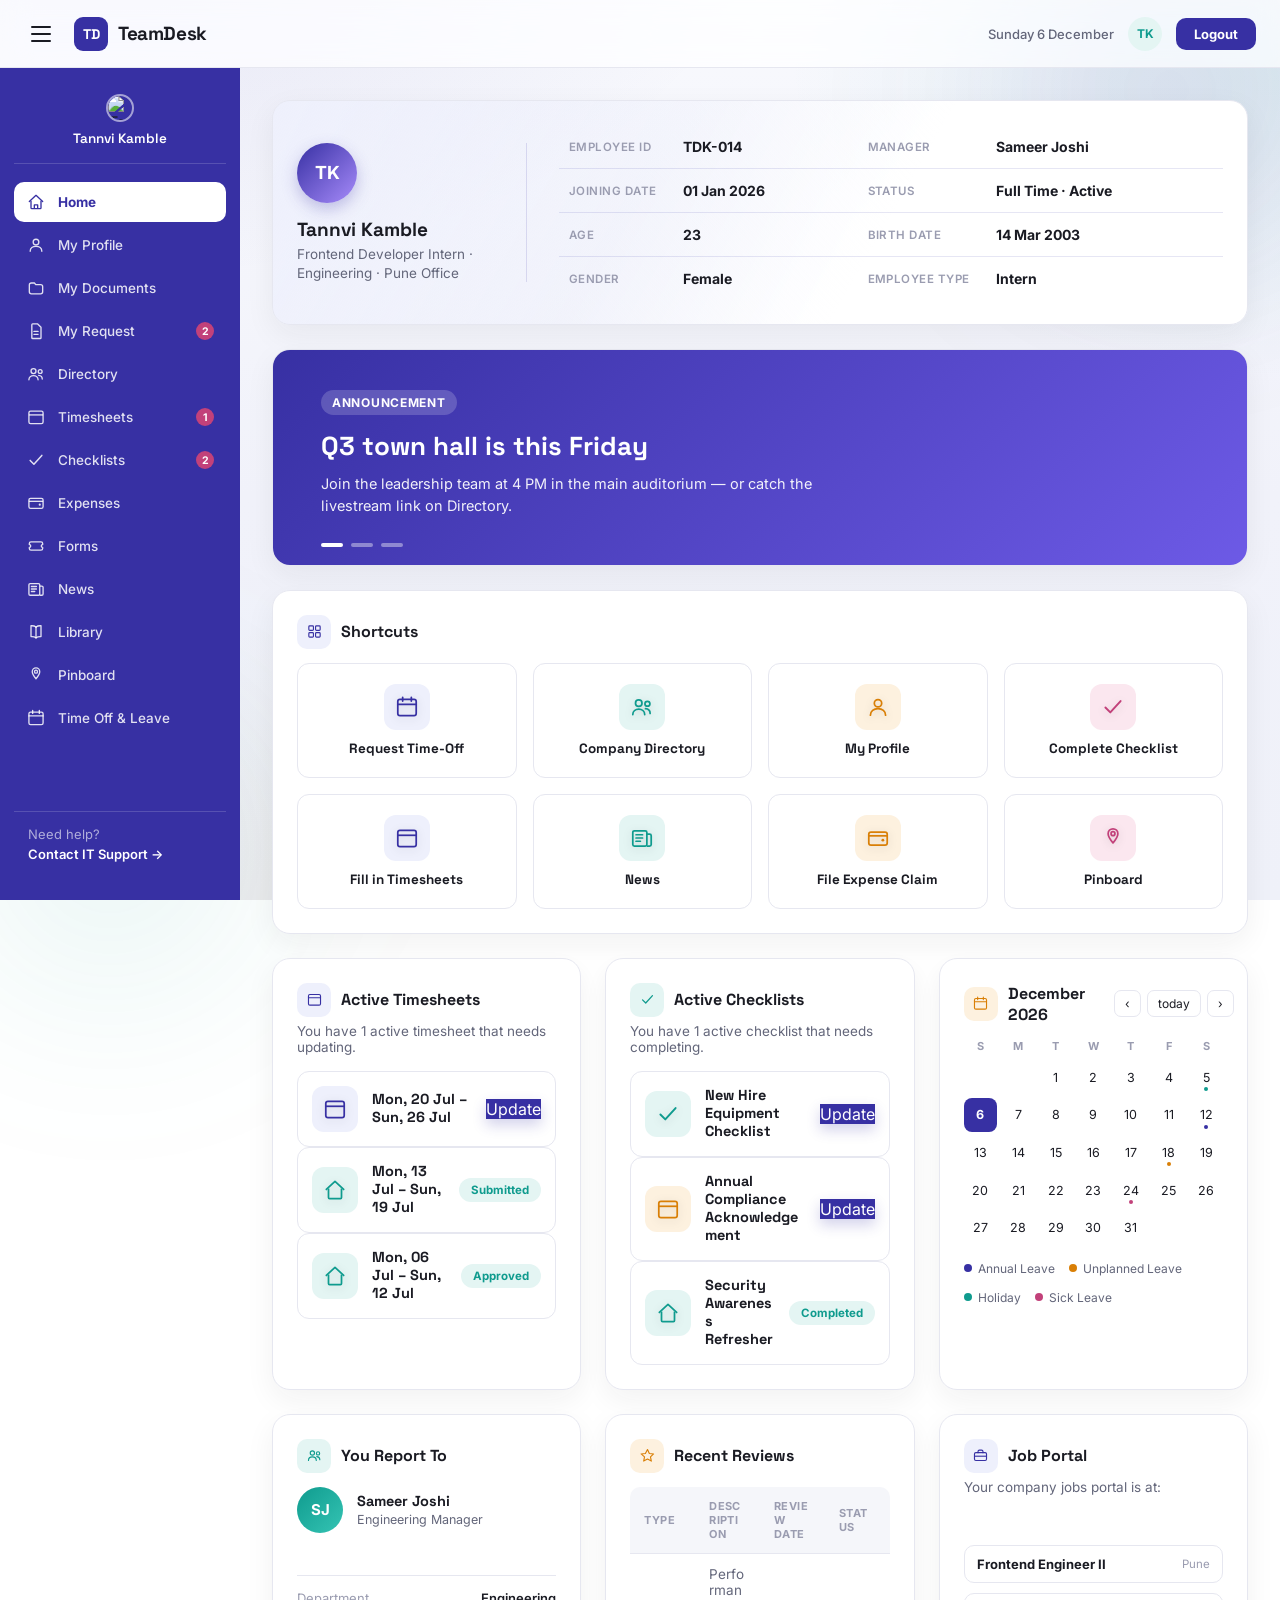
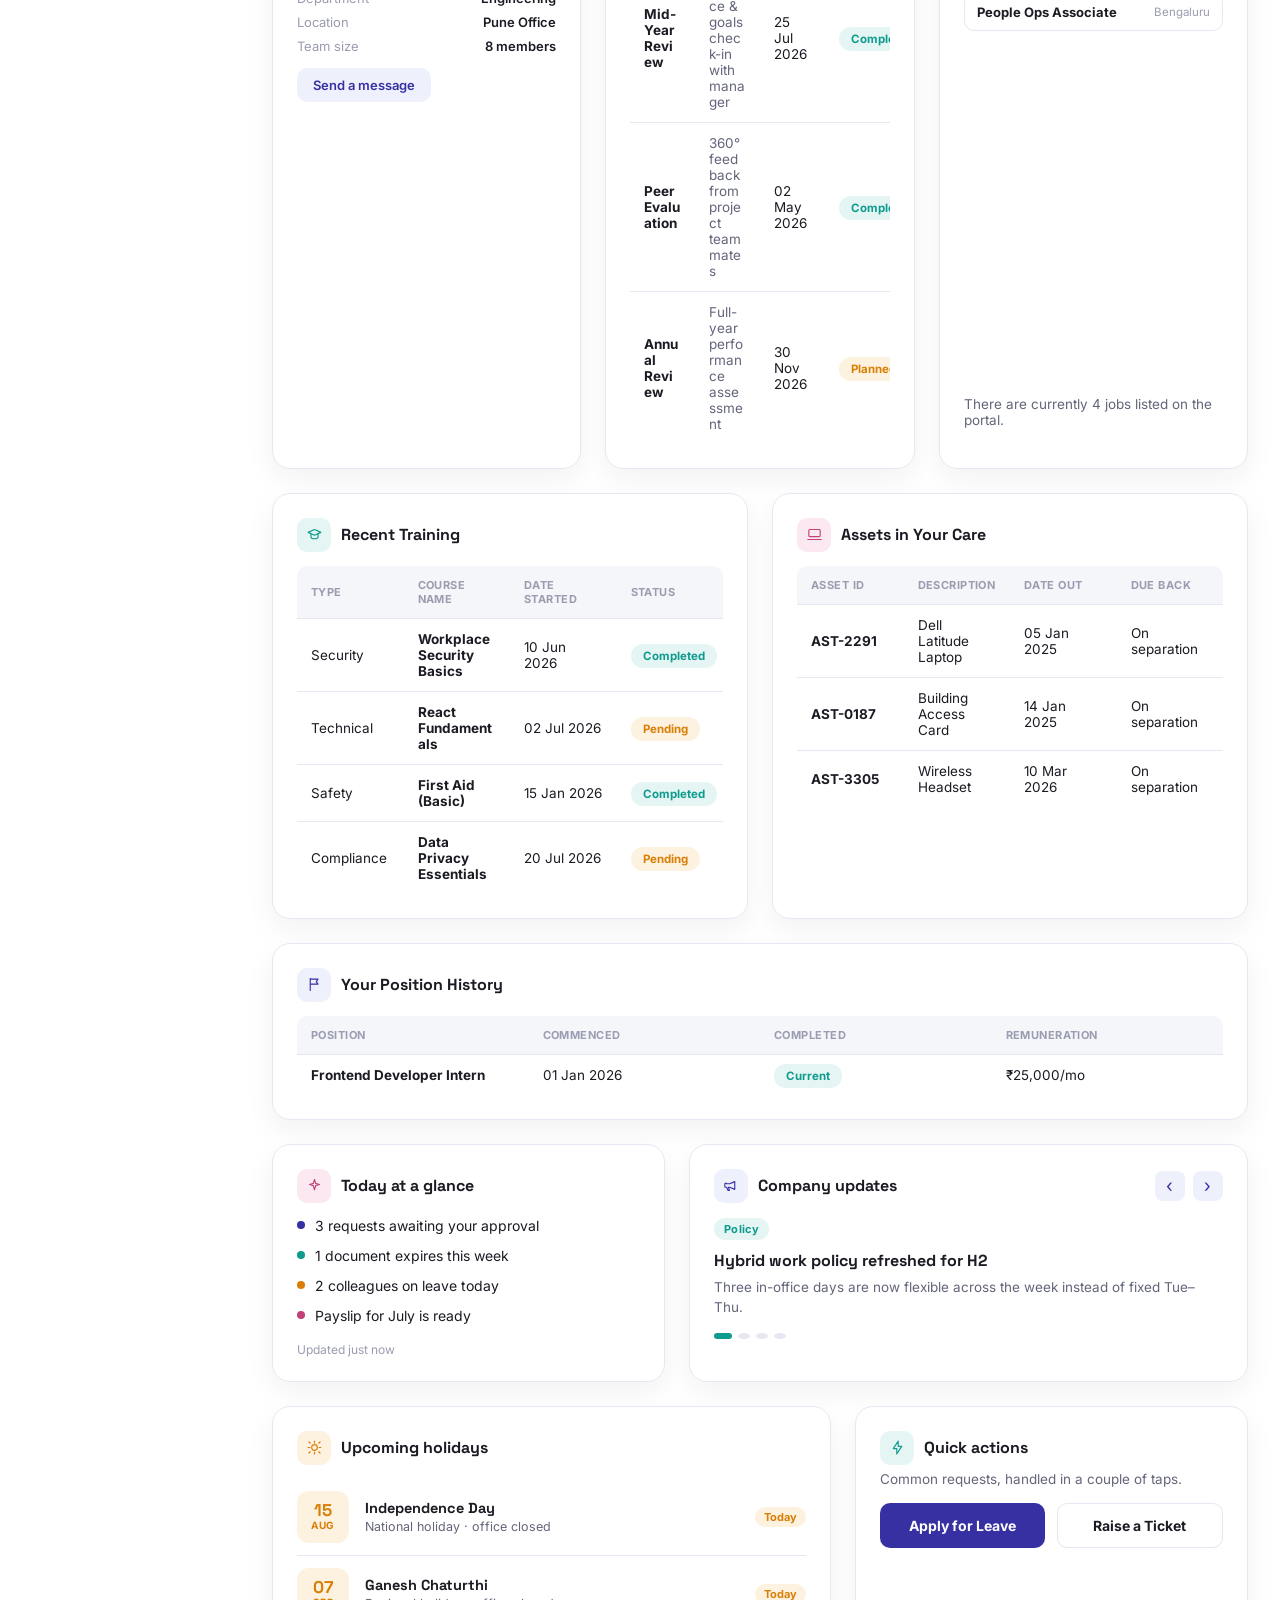
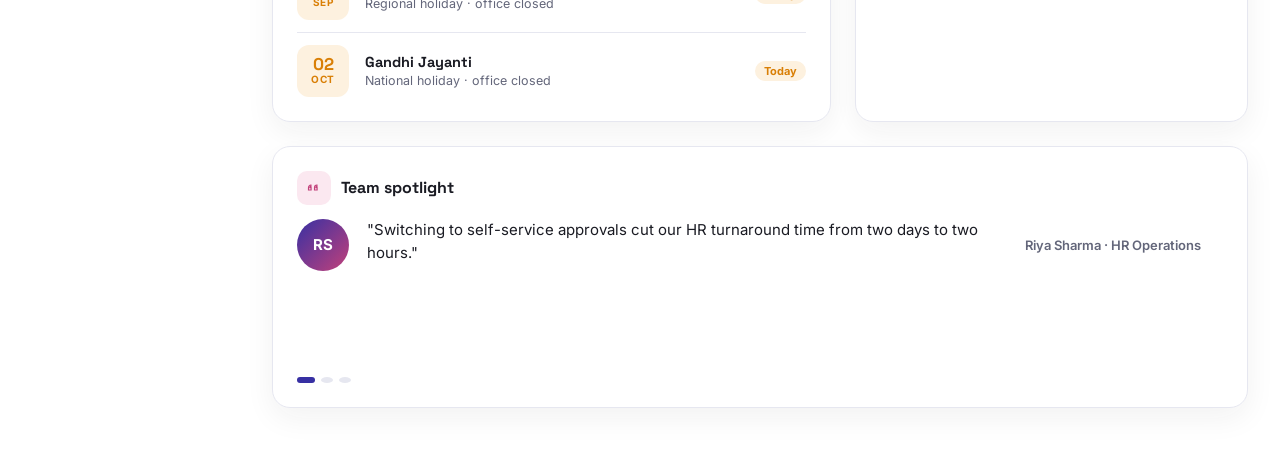
==== commit e50fa86b: "Added Features" ====
--- a/index.html
+++ b/index.html
@@ -6,7 +6,7 @@
 <title>TeamDesk — Employee Self-Service Portal</title>
 <link rel="preconnect" href="https://fonts.googleapis.com">
 <link href="https://fonts.googleapis.com/css2?family=Space+Grotesk:wght@500;600;700&family=Inter:wght@400;500;600;700&display=swap" rel="stylesheet">
-<link rel="stylesheet" href="style.css?v=3" />
+<link rel="stylesheet" href="style.css?v=5" />
 </head>
 <body>
 
@@ -78,19 +78,19 @@
           <span class="side-icon"><svg viewBox="0 0 24 24" aria-hidden="true"><path d="M4 9a2 2 0 0 1 2-2h12a2 2 0 0 1 2 2v1.3a1.7 1.7 0 0 0 0 3.4V15a2 2 0 0 1-2 2H6a2 2 0 0 1-2-2v-1.3a1.7 1.7 0 0 0 0-3.4z" fill="none" stroke="currentColor" stroke-width="1.6" stroke-linejoin="round"/></svg></span>
           <span class="side-link-label">Forms</span>
       </a>
-      <a href="#" class="side-link" data-placeholder="News">
+      <a href="news.html" class="side-link" data-placeholder="News">
           <span class="side-icon"><svg viewBox="0 0 24 24" aria-hidden="true"><rect x="3.5" y="5.5" width="13" height="14" rx="1.5" fill="none" stroke="currentColor" stroke-width="1.6"/><path d="M16.5 8.5H19a1.5 1.5 0 0 1 1.5 1.5v8a1.5 1.5 0 0 1-1.5 1.5h-2.5" fill="none" stroke="currentColor" stroke-width="1.6" stroke-linejoin="round"/><path d="M6.5 9h6M6.5 12h6M6.5 15h4" fill="none" stroke="currentColor" stroke-width="1.6" stroke-linecap="round"/></svg></span>
           <span class="side-link-label">News</span>
       </a>
-      <a href="#" class="side-link" data-placeholder="Library">
+      <a href="library.html" class="side-link" data-placeholder="Library">
           <span class="side-icon"><svg viewBox="0 0 24 24" aria-hidden="true"><path d="M12 6c-1.6-1.2-3.8-1.7-6-1.5v13c2.2-.2 4.4.3 6 1.5" fill="none" stroke="currentColor" stroke-width="1.6" stroke-linecap="round" stroke-linejoin="round"/><path d="M12 6c1.6-1.2 3.8-1.7 6-1.5v13c-2.2-.2-4.4.3-6 1.5" fill="none" stroke="currentColor" stroke-width="1.6" stroke-linecap="round" stroke-linejoin="round"/><path d="M12 6v13" fill="none" stroke="currentColor" stroke-width="1.6" stroke-linecap="round"/></svg></span>
           <span class="side-link-label">Library</span>
       </a>
-      <a href="#" class="side-link" data-placeholder="Pinboard">
+      <a href="pinboard.html" class="side-link" data-placeholder="Pinboard">
           <span class="side-icon"><svg viewBox="0 0 24 24" aria-hidden="true"><path d="M12 3.5c-2.5 0-4.5 2-4.5 4.5 0 3 4.5 8.5 4.5 8.5s4.5-5.5 4.5-8.5c0-2.5-2-4.5-4.5-4.5Z" fill="none" stroke="currentColor" stroke-width="1.6" stroke-linejoin="round"/><circle cx="12" cy="8" r="1.8" fill="none" stroke="currentColor" stroke-width="1.6"/></svg></span>
           <span class="side-link-label">Pinboard</span>
       </a>
-      <a href="#" class="side-link" data-placeholder="Time Off & Leave">
+      <a href="time-off.html" class="side-link" data-placeholder="Time Off & Leave">
           <span class="side-icon"><svg viewBox="0 0 24 24" aria-hidden="true"><rect x="3.5" y="5" width="17" height="15" rx="2" fill="none" stroke="currentColor" stroke-width="1.6"/><path d="M3.5 9.5h17M8 3v3.5M16 3v3.5" fill="none" stroke="currentColor" stroke-width="1.6" stroke-linecap="round"/></svg></span>
           <span class="side-link-label">Time Off &amp; Leave</span>
       </a>
@@ -219,7 +219,7 @@
             <div class="request-info"><h4>Fill in Timesheets</h4></div>
           </a>
 
-          <a href="#" class="request-row shortcut-item" data-placeholder="News">
+          <a href="news.html" class="request-row shortcut-item" data-placeholder="News">
             <div class="request-icon request-icon--teal">
               <svg viewBox="0 0 24 24" aria-hidden="true"><rect x="3.5" y="5.5" width="13" height="14" rx="1.5" fill="none" stroke="currentColor" stroke-width="1.6"/><path d="M16.5 8.5H19a1.5 1.5 0 0 1 1.5 1.5v8a1.5 1.5 0 0 1-1.5 1.5h-2.5" fill="none" stroke="currentColor" stroke-width="1.6" stroke-linejoin="round"/><path d="M6.5 9h6M6.5 12h6M6.5 15h4" fill="none" stroke="currentColor" stroke-width="1.6" stroke-linecap="round"/></svg>
             </div>
@@ -233,7 +233,7 @@
             <div class="request-info"><h4>File Expense Claim</h4></div>
           </a>
 
-          <a href="#" class="request-row shortcut-item" data-placeholder="Pinboard">
+          <a href="pinboard.html" class="request-row shortcut-item" data-placeholder="Pinboard">
             <div class="request-icon request-icon--rose">
               <svg viewBox="0 0 24 24" aria-hidden="true"><path d="M12 3.5c-2.5 0-4.5 2-4.5 4.5 0 3 4.5 8.5 4.5 8.5s4.5-5.5 4.5-8.5c0-2.5-2-4.5-4.5-4.5Z" fill="none" stroke="currentColor" stroke-width="1.6" stroke-linejoin="round"/><circle cx="12" cy="8" r="1.8" fill="none" stroke="currentColor" stroke-width="1.6"/></svg>
             </div>
@@ -699,6 +699,6 @@
     </main>
   </div>
 
-  <script src="script.js?v=3"></script>
+  <script src="script.js?v=6"></script>
 </body>
 </html>
--- a/style.css
+++ b/style.css
@@ -92,9 +92,11 @@
   backdrop-filter: blur(14px) saturate(160%);
   -webkit-backdrop-filter: blur(14px) saturate(160%);
   border-bottom: 1px solid var(--border);
-  position: sticky;
+  position: fixed;
   top: 0;
-  z-index: 30;
+  left: 0;
+  right: 0;
+  z-index: 40;
 }
 .brand { display: flex; align-items: center; gap: 10px; }
 .brand-mark {
@@ -157,24 +159,25 @@
   display: flex;
   align-items: flex-start;
   max-width: 1400px;
-  margin: 0 auto;
+  margin: var(--header-h) auto 0;
   width: 100%;
 }
 
 .sidebar {
+  position: fixed;
+  top: var(--header-h);
+  left: 0;
   width: var(--sidebar-w);
-  flex-shrink: 0;
   height: calc(100vh - var(--header-h));
   overflow-y: auto;
   overflow-x: hidden;
+  background: var(--indigo);
   padding: 24px 14px;
-  background: var(--indigo);
   display: flex;
   flex-direction: column;
   justify-content: space-between;
-  position: sticky;
-  top: var(--header-h);
   transition: width .25s ease, padding .25s ease;
+  z-index: 20;
   scrollbar-width: thin;
   scrollbar-color: rgba(255,255,255,0.35) transparent;
 }
@@ -261,6 +264,9 @@
 
 /* --- Collapsed (icon-only) sidebar state --- */
 .sidebar.is-collapsed { width: var(--sidebar-w-collapsed); padding: 24px 10px; }
+.sidebar.is-collapsed + .backdrop + .main {
+  margin-left: var(--sidebar-w-collapsed);
+}
 .sidebar.is-collapsed .side-link-label,
 .sidebar.is-collapsed .sidebar-profile-name,
 .sidebar.is-collapsed .side-footer { display: none; }
@@ -290,6 +296,7 @@
   min-width: 0;
   width: 100%;
   max-width: 100%;
+  margin-left: var(--sidebar-w);
   padding: 32px 32px 64px;
   overflow-x: hidden;
 }
@@ -497,6 +504,7 @@
     z-index: 40;
     padding: 20px 10px;
     box-shadow: 4px 0 16px rgba(26,27,35,0.10);
+    align-self: auto;
   }
   .sidebar:not(.is-collapsed) {
     width: 82vw;
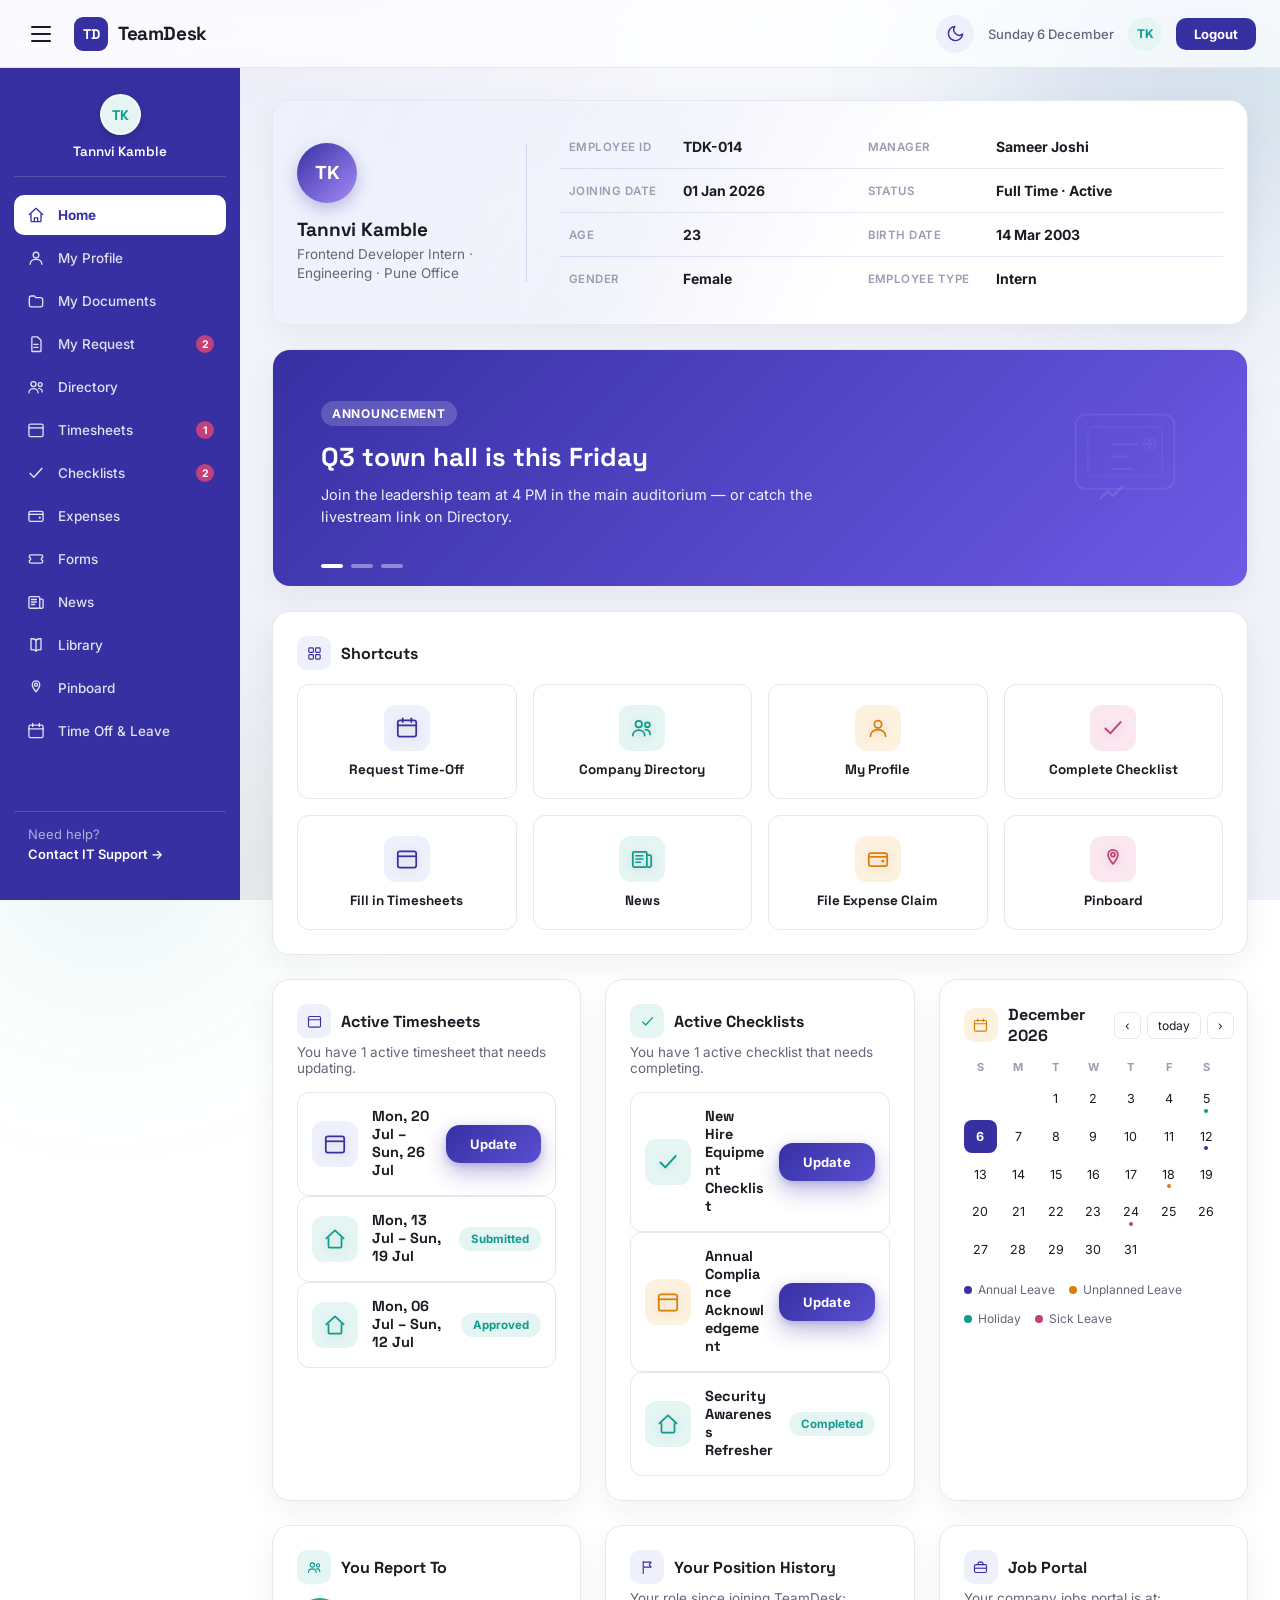
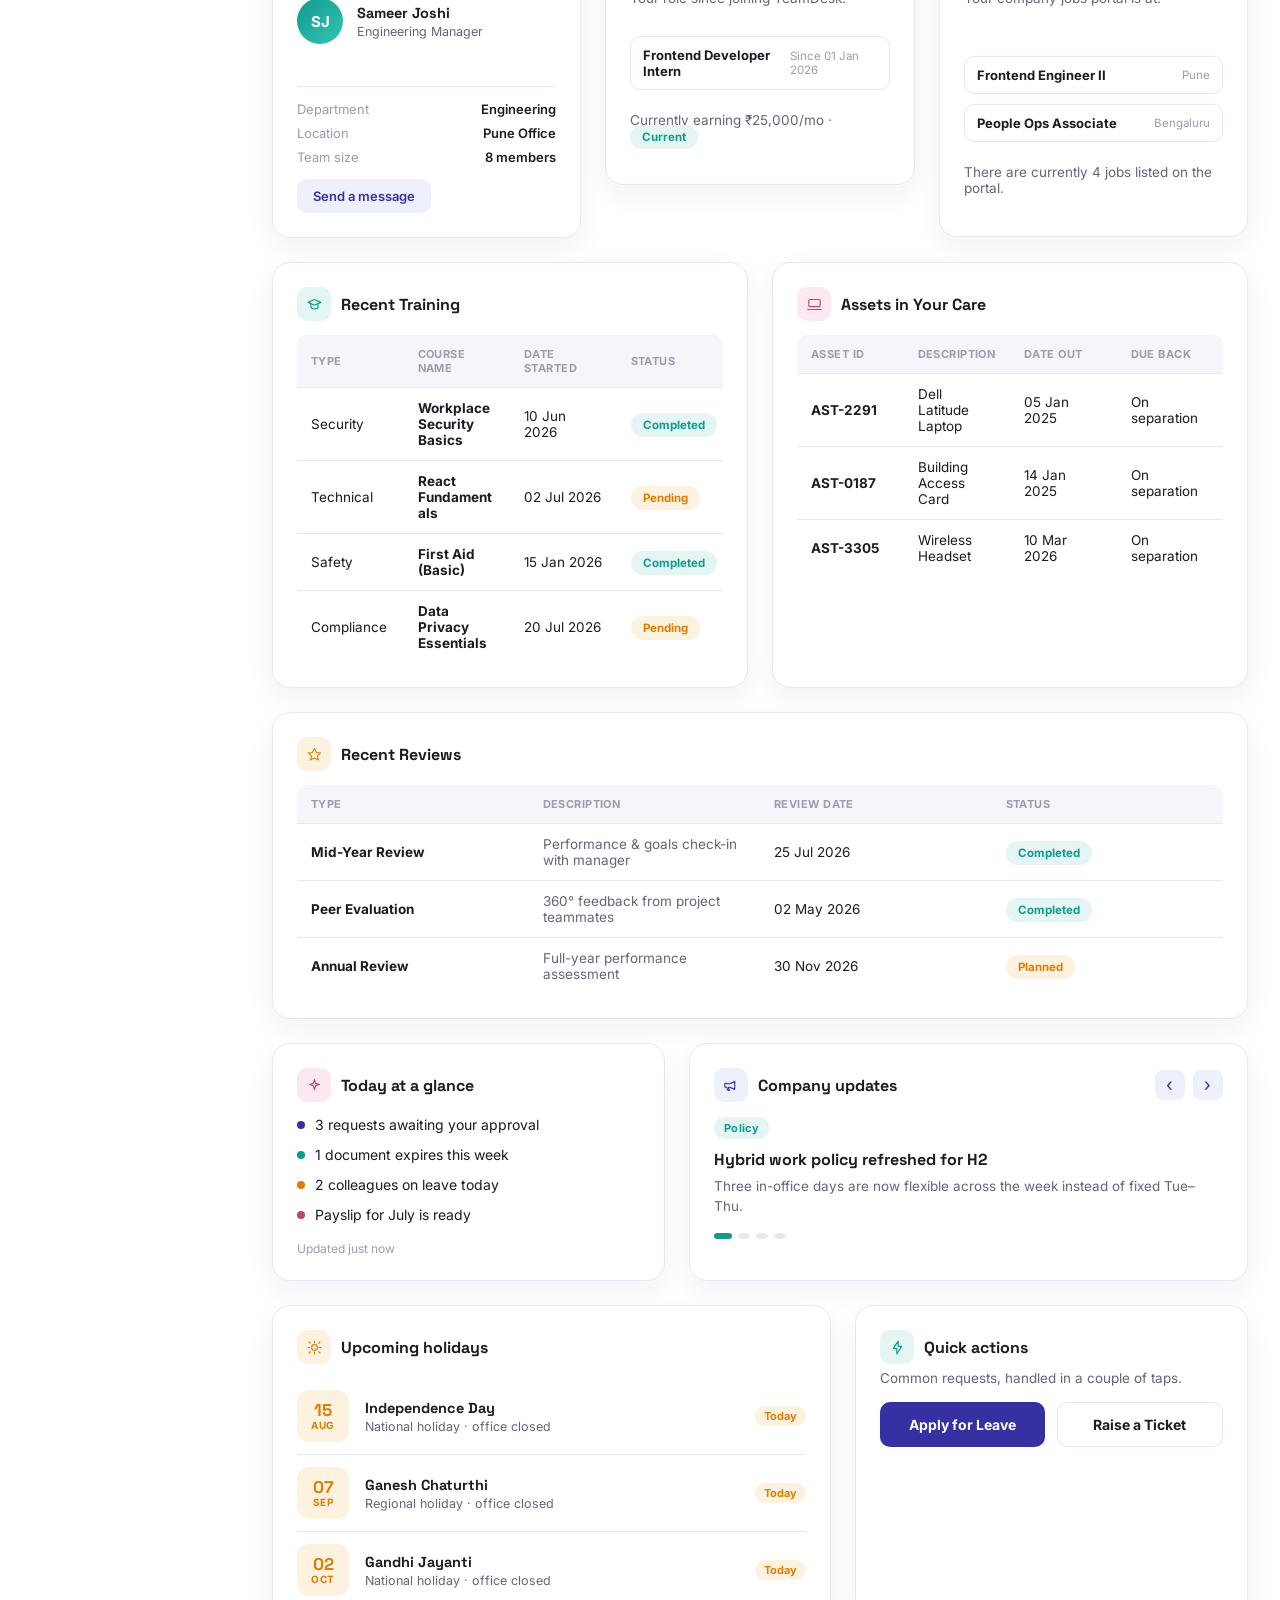
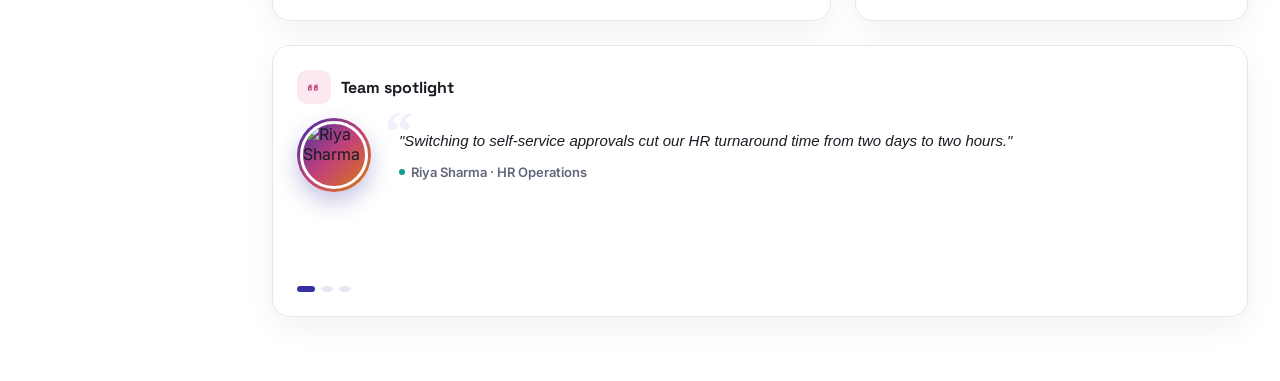
==== commit cd8ea91b: "Updated Features" ====
--- a/index.html
+++ b/index.html
@@ -1,704 +1,763 @@
 <!DOCTYPE html>
 <html lang="en">
 <head>
-<meta charset="UTF-8" />
-<meta name="viewport" content="width=device-width, initial-scale=1.0" />
-<title>TeamDesk — Employee Self-Service Portal</title>
-<link rel="preconnect" href="https://fonts.googleapis.com">
-<link href="https://fonts.googleapis.com/css2?family=Space+Grotesk:wght@500;600;700&family=Inter:wght@400;500;600;700&display=swap" rel="stylesheet">
-<link rel="stylesheet" href="style.css?v=5" />
+    <meta charset="UTF-8" />
+    <meta name="viewport" content="width=device-width, initial-scale=1.0" />
+    <title>TeamDesk — Employee Self-Service Portal</title>
+    <!-- Apply saved theme immediately, before CSS/paint, to avoid a flash of the wrong theme.
+         Copy this exact block into the <head> of every other page in the site (same place,
+         right after the viewport meta tag) so the theme stays in sync across all pages. -->
+    <script>
+        (function () {
+            if (localStorage.getItem('td-theme') === 'dark') {
+                document.documentElement.setAttribute('data-theme', 'dark');
+            }
+        })();
+    </script>
+    <link rel="preconnect" href="https://fonts.googleapis.com">
+    <link href="https://fonts.googleapis.com/css2?family=Space+Grotesk:wght@500;600;700&family=Inter:wght@400;500;600;700&display=swap" rel="stylesheet">
+    <link rel="stylesheet" href="style.css?v=7" />
 </head>
 <body>
 
-  <!-- HEADER -->
-  <header class="site-header">
-    <button class="hamburger" id="hamburgerBtn" aria-label="Toggle menu" aria-expanded="true">
-      <span></span><span></span><span></span>
-    </button>
-    <a href="index.html" class="brand">
-      <span class="brand-mark">TD</span>
-      <span class="brand-name">TeamDesk</span>
-    </a>
-    <div class="header-right">
-      <span class="header-date" id="headerDate"></span>
-      <div class="avatar">TK</div>
-      <button class="auth-btn" id="authBtn" type="button" aria-pressed="true">
-        <span class="auth-label">Logout</span>
-      </button>
+    <!-- HEADER -->
+    <header class="site-header">
+        <button class="hamburger" id="hamburgerBtn" aria-label="Toggle menu" aria-expanded="true">
+            <span></span><span></span><span></span>
+        </button>
+        <a href="index.html" class="brand">
+            <span class="brand-mark">TD</span>
+            <span class="brand-name">TeamDesk</span>
+        </a>
+        <div class="header-right">
+            <!-- Theme Toggle Button (Moon/Sun) -->
+            <button class="theme-toggle" id="themeToggle" aria-label="Toggle theme">
+                <svg class="theme-icon moon-icon" viewBox="0 0 24 24" fill="none" stroke="currentColor" stroke-width="1.8" stroke-linecap="round" stroke-linejoin="round">
+                    <path d="M21 12.79A9 9 0 1 1 11.21 3 7 7 0 0 0 21 12.79z"/>
+                </svg>
+                <svg class="theme-icon sun-icon" viewBox="0 0 24 24" fill="none" stroke="currentColor" stroke-width="1.8" stroke-linecap="round" stroke-linejoin="round">
+                    <circle cx="12" cy="12" r="5"/>
+                    <path d="M12 1v2M12 21v2M4.22 4.22l1.42 1.42M18.36 18.36l1.42 1.42M1 12h2M21 12h2M4.22 19.78l1.42-1.42M18.36 5.64l1.42-1.42"/>
+                </svg>
+            </button>
+            <span class="header-date" id="headerDate"></span>
+            <div class="avatar">TK</div>
+            <button class="auth-btn" id="authBtn" type="button" aria-pressed="true">
+                <span class="auth-label">Logout</span>
+            </button>
+        </div>
+    </header>
+
+    <div class="shell">
+
+        <!-- SIDEBAR (desktop: static column · mobile: off-canvas drawer) -->
+        <aside class="sidebar" id="sidebar">
+            <div class="sidebar-scroll">
+                <div class="sidebar-profile">
+                    <div class="sidebar-profile-avatar">TK</div>
+                    <p class="sidebar-profile-name">Tannvi Kamble</p>
+                </div>
+                <nav class="side-nav">
+                    <a href="index.html" class="side-link active">
+                        <span class="side-icon"><svg viewBox="0 0 24 24" aria-hidden="true"><path d="M4 11.5 12 4l8 7.5" fill="none" stroke="currentColor" stroke-width="1.6" stroke-linecap="round" stroke-linejoin="round"/><path d="M6 10.5V19a1 1 0 0 0 1 1h10a1 1 0 0 0 1-1v-8.5" fill="none" stroke="currentColor" stroke-width="1.6" stroke-linejoin="round"/><path d="M10 20v-4.5h4V20" fill="none" stroke="currentColor" stroke-width="1.6" stroke-linejoin="round"/></svg></span>
+                        <span class="side-link-label">Home</span>
+                    </a>
+                    <a href="settings.html" class="side-link">
+                        <span class="side-icon"><svg viewBox="0 0 24 24" aria-hidden="true"><circle cx="12" cy="8.5" r="3.4" fill="none" stroke="currentColor" stroke-width="1.6"/><path d="M5 19.5c0-3.6 3.1-6 7-6s7 2.4 7 6" fill="none" stroke="currentColor" stroke-width="1.6" stroke-linecap="round"/></svg></span>
+                        <span class="side-link-label">My Profile</span>
+                    </a>
+                    <a href="documents.html" class="side-link">
+                        <span class="side-icon"><svg viewBox="0 0 24 24" aria-hidden="true"><path d="M4 8.5A2.5 2.5 0 0 1 6.5 6h3.6l1.6 2h5.8A2.5 2.5 0 0 1 20 10.5v6A2.5 2.5 0 0 1 17.5 19h-11A2.5 2.5 0 0 1 4 16.5z" fill="none" stroke="currentColor" stroke-width="1.6" stroke-linejoin="round"/></svg></span>
+                        <span class="side-link-label">My Documents</span>
+                    </a>
+                    <a href="requests.html" class="side-link">
+                        <span class="side-icon"><svg viewBox="0 0 24 24" aria-hidden="true"><path d="M8 3.5h6l4 4V20a1 1 0 0 1-1 1H8a1 1 0 0 1-1-1V4.5a1 1 0 0 1 1-1Z" fill="none" stroke="currentColor" stroke-width="1.6" stroke-linejoin="round"/><path d="M9.5 12.5h5M9.5 16h5" fill="none" stroke="currentColor" stroke-width="1.6" stroke-linecap="round"/></svg></span>
+                        <span class="side-link-label">My Request</span>
+                    </a>
+                    <a href="directory.html" class="side-link">
+                        <span class="side-icon"><svg viewBox="0 0 24 24" aria-hidden="true"><circle cx="9" cy="8.5" r="3" fill="none" stroke="currentColor" stroke-width="1.6"/><path d="M3.5 19c0-3 2.5-5 5.5-5s5.5 2 5.5 5" fill="none" stroke="currentColor" stroke-width="1.6" stroke-linecap="round"/><circle cx="17" cy="9" r="2.3" fill="none" stroke="currentColor" stroke-width="1.6"/><path d="M15.2 13.6c2.4.2 4.3 1.9 4.3 4.4" fill="none" stroke="currentColor" stroke-width="1.6" stroke-linecap="round"/></svg></span>
+                        <span class="side-link-label">Directory</span>
+                    </a>
+                    <a href="timesheets.html" class="side-link">
+                        <span class="side-icon"><svg viewBox="0 0 24 24" aria-hidden="true"><rect x="3.5" y="5" width="17" height="15" rx="2" fill="none" stroke="currentColor" stroke-width="1.6"/><path d="M3.5 9.5h17" stroke="currentColor" stroke-width="1.6"/></svg></span>
+                        <span class="side-link-label">Timesheets</span>
+                        <span class="nav-badge">1</span>
+                    </a>
+                    <a href="checklists.html" class="side-link">
+                        <span class="side-icon"><svg viewBox="0 0 24 24" aria-hidden="true"><path d="M5 12.5 9.5 17 19 6.5" fill="none" stroke="currentColor" stroke-width="1.8" stroke-linecap="round" stroke-linejoin="round"/></svg></span>
+                        <span class="side-link-label">Checklists</span>
+                        <span class="nav-badge">2</span>
+                    </a>
+                    <a href="expenses.html" class="side-link">
+                        <span class="side-icon"><svg viewBox="0 0 24 24" aria-hidden="true"><rect x="3.5" y="6.5" width="17" height="12" rx="2" fill="none" stroke="currentColor" stroke-width="1.6"/><path d="M3.5 10h17" fill="none" stroke="currentColor" stroke-width="1.6"/><circle cx="16.5" cy="14" r="1.3" fill="currentColor"/></svg></span>
+                        <span class="side-link-label">Expenses</span>
+                    </a>
+                    <a href="forms.html" class="side-link">
+                        <span class="side-icon"><svg viewBox="0 0 24 24" aria-hidden="true"><path d="M4 9a2 2 0 0 1 2-2h12a2 2 0 0 1 2 2v1.3a1.7 1.7 0 0 0 0 3.4V15a2 2 0 0 1-2 2H6a2 2 0 0 1-2-2v-1.3a1.7 1.7 0 0 0 0-3.4z" fill="none" stroke="currentColor" stroke-width="1.6" stroke-linejoin="round"/></svg></span>
+                        <span class="side-link-label">Forms</span>
+                    </a>
+                    <a href="news.html" class="side-link" data-placeholder="News">
+                        <span class="side-icon"><svg viewBox="0 0 24 24" aria-hidden="true"><rect x="3.5" y="5.5" width="13" height="14" rx="1.5" fill="none" stroke="currentColor" stroke-width="1.6"/><path d="M16.5 8.5H19a1.5 1.5 0 0 1 1.5 1.5v8a1.5 1.5 0 0 1-1.5 1.5h-2.5" fill="none" stroke="currentColor" stroke-width="1.6" stroke-linejoin="round"/><path d="M6.5 9h6M6.5 12h6M6.5 15h4" fill="none" stroke="currentColor" stroke-width="1.6" stroke-linecap="round"/></svg></span>
+                        <span class="side-link-label">News</span>
+                    </a>
+                    <a href="library.html" class="side-link" data-placeholder="Library">
+                        <span class="side-icon"><svg viewBox="0 0 24 24" aria-hidden="true"><path d="M12 6c-1.6-1.2-3.8-1.7-6-1.5v13c2.2-.2 4.4.3 6 1.5" fill="none" stroke="currentColor" stroke-width="1.6" stroke-linecap="round" stroke-linejoin="round"/><path d="M12 6c1.6-1.2 3.8-1.7 6-1.5v13c-2.2-.2-4.4.3-6 1.5" fill="none" stroke="currentColor" stroke-width="1.6" stroke-linecap="round" stroke-linejoin="round"/><path d="M12 6v13" fill="none" stroke="currentColor" stroke-width="1.6" stroke-linecap="round"/></svg></span>
+                        <span class="side-link-label">Library</span>
+                    </a>
+                    <a href="pinboard.html" class="side-link" data-placeholder="Pinboard">
+                        <span class="side-icon"><svg viewBox="0 0 24 24" aria-hidden="true"><path d="M12 3.5c-2.5 0-4.5 2-4.5 4.5 0 3 4.5 8.5 4.5 8.5s4.5-5.5 4.5-8.5c0-2.5-2-4.5-4.5-4.5Z" fill="none" stroke="currentColor" stroke-width="1.6" stroke-linejoin="round"/><circle cx="12" cy="8" r="1.8" fill="none" stroke="currentColor" stroke-width="1.6"/></svg></span>
+                        <span class="side-link-label">Pinboard</span>
+                    </a>
+                    <a href="time-off.html" class="side-link" data-placeholder="Time Off & Leave">
+                        <span class="side-icon"><svg viewBox="0 0 24 24" aria-hidden="true"><rect x="3.5" y="5" width="17" height="15" rx="2" fill="none" stroke="currentColor" stroke-width="1.6"/><path d="M3.5 9.5h17M8 3v3.5M16 3v3.5" fill="none" stroke="currentColor" stroke-width="1.6" stroke-linecap="round"/></svg></span>
+                        <span class="side-link-label">Time Off &amp; Leave</span>
+                    </a>
+                </nav>
+            </div>
+            <div class="side-footer">
+                <p>Need help?</p>
+                <a href="mailto:it-support@teamdesk.example" class="side-help-link">Contact IT Support →</a>
+            </div>
+        </aside>
+
+        <!-- Backdrop for mobile drawer -->
+        <div class="backdrop" id="backdrop"></div>
+
+        <!-- MAIN CONTENT -->
+        <main class="main">
+            <!-- PROFILE OVERVIEW CARD -->
+            <div class="grid extra-grid">
+                <section class="card ex-12 profile-overview" aria-label="Employee profile overview">
+                    <div class="profile-overview-body">
+                        <div class="profile-overview-top">
+                            <div class="directory-avatar profile-overview-photo">TK</div>
+                            <div class="profile-overview-id">
+                                <h2>Tannvi Kamble</h2>
+                                <p>Frontend Developer Intern · Engineering · Pune Office</p>
+                            </div>
+                        </div>
+                        <table class="profile-info-table">
+                            <tbody>
+                                <tr>
+                                    <td class="pit-label">Employee ID</td>
+                                    <td class="pit-value">TDK-014</td>
+                                    <td class="pit-label">Manager</td>
+                                    <td class="pit-value">Sameer Joshi</td>
+                                </tr>
+                                <tr>
+                                    <td class="pit-label">Joining Date</td>
+                                    <td class="pit-value">01 Jan 2026</td>
+                                    <td class="pit-label">Status</td>
+                                    <td class="pit-value pit-value--accent">Full Time · Active</td>
+                                </tr>
+                                <tr>
+                                    <td class="pit-label">Age</td>
+                                    <td class="pit-value">23</td>
+                                    <td class="pit-label">Birth Date</td>
+                                    <td class="pit-value">14 Mar 2003</td>
+                                </tr>
+                                <tr>
+                                    <td class="pit-label">Gender</td>
+                                    <td class="pit-value">Female</td>
+                                    <td class="pit-label">Employee Type</td>
+                                    <td class="pit-value">Intern</td>
+                                </tr>
+                            </tbody>
+                        </table>
+                    </div>
+                </section>
+            </div>
+
+            <!-- CONTAINER 1 — Enhanced Auto-rotating announcement carousel with illustrations -->
+            <div class="grid">
+                <section class="card c1" aria-label="Announcements carousel">
+                    <div class="carousel" id="carousel1">
+                        <div class="carousel-track" id="carousel1Track">
+                            <div class="slide slide--indigo">
+                                <div class="slide-content">
+                                    <span class="slide-eyebrow">Announcement</span>
+                                    <h2>Q3 town hall is this Friday</h2>
+                                    <p>Join the leadership team at 4 PM in the main auditorium — or catch the livestream link on Directory.</p>
+                                </div>
+                                <div class="slide-illustration">
+                                    <svg viewBox="0 0 120 120" fill="none" xmlns="http://www.w3.org/2000/svg">
+                                        <rect x="20" y="20" width="80" height="60" rx="8" stroke="rgba(255,255,255,0.15)" stroke-width="1.5"/>
+                                        <rect x="30" y="30" width="60" height="40" rx="4" stroke="rgba(255,255,255,0.08)" stroke-width="1.5"/>
+                                        <path d="M50 44h20M50 54h12M50 64h16" stroke="rgba(255,255,255,0.12)" stroke-width="1.8" stroke-linecap="round"/>
+                                        <circle cx="80" cy="44" r="5" stroke="rgba(255,255,255,0.10)" stroke-width="1.5"/>
+                                        <path d="M80 41v6M77 44h6" stroke="rgba(255,255,255,0.15)" stroke-width="1.5" stroke-linecap="round"/>
+                                        <path d="M40 88l6-6 4 4 8-8" stroke="#fff" stroke-width="1.8" stroke-linecap="round" stroke-linejoin="round" opacity="0.20"/>
+                                    </svg>
+                                    <img src="https://img.icons8.com/3d-fluency/188/meeting.png" alt="" class="slide-icon-img" loading="lazy" onerror="this.style.display='none'" />
+                                </div>
+                            </div>
+                            <div class="slide slide--teal">
+                                <div class="slide-content">
+                                    <span class="slide-eyebrow">New feature</span>
+                                    <h2>Leave requests now approve in one click</h2>
+                                    <p>Managers can approve or reassign requests directly from their mobile notification.</p>
+                                </div>
+                                <div class="slide-illustration">
+                                    <svg viewBox="0 0 120 120" fill="none" xmlns="http://www.w3.org/2000/svg">
+                                        <rect x="24" y="28" width="72" height="60" rx="10" stroke="rgba(255,255,255,0.12)" stroke-width="1.5"/>
+                                        <rect x="34" y="38" width="52" height="40" rx="6" stroke="rgba(255,255,255,0.06)" stroke-width="1.5"/>
+                                        <path d="M44 48h32M44 58h24M44 68h28" stroke="rgba(255,255,255,0.10)" stroke-width="1.8" stroke-linecap="round"/>
+                                        <path d="M50 82l4-4 3 3 6-6" stroke="#fff" stroke-width="2" stroke-linecap="round" stroke-linejoin="round" opacity="0.30"/>
+                                        <circle cx="82" cy="48" r="4" stroke="rgba(255,255,255,0.08)" stroke-width="1.5"/>
+                                        <path d="M82 45v6M79 48h6" stroke="rgba(255,255,255,0.12)" stroke-width="1.5" stroke-linecap="round"/>
+                                    </svg>
+                                    <img src="https://img.icons8.com/3d-fluency/188/handshake.png" alt="" class="slide-icon-img" loading="lazy" onerror="this.style.display='none'" />
+                                </div>
+                            </div>
+                            <div class="slide slide--amber">
+                                <div class="slide-content">
+                                    <span class="slide-eyebrow">Reminder</span>
+                                    <h2>Submit expense claims before the 28th</h2>
+                                    <p>Claims submitted after month-end close roll over to next cycle's reimbursement.</p>
+                                </div>
+                                <div class="slide-illustration">
+                                    <svg viewBox="0 0 120 120" fill="none" xmlns="http://www.w3.org/2000/svg">
+                                        <rect x="22" y="26" width="76" height="64" rx="10" stroke="rgba(255,255,255,0.12)" stroke-width="1.5"/>
+                                        <rect x="32" y="36" width="56" height="44" rx="6" stroke="rgba(255,255,255,0.06)" stroke-width="1.5"/>
+                                        <path d="M42 46h36M42 56h28M42 66h32" stroke="rgba(255,255,255,0.10)" stroke-width="1.8" stroke-linecap="round"/>
+                                        <circle cx="76" cy="46" r="5" stroke="rgba(255,255,255,0.08)" stroke-width="1.5"/>
+                                        <path d="M76 43v6M73 46h6" stroke="rgba(255,255,255,0.12)" stroke-width="1.5" stroke-linecap="round"/>
+                                        <path d="M44 86l4-4 3 3 6-6" stroke="#fff" stroke-width="1.8" stroke-linecap="round" stroke-linejoin="round" opacity="0.20"/>
+                                    </svg>
+                                    <img src="https://img.icons8.com/3d-fluency/188/money-bag.png" alt="" class="slide-icon-img" loading="lazy" onerror="this.style.display='none'" />
+                                </div>
+                            </div>
+                        </div>
+                        <div class="carousel-dots" id="carousel1Dots"></div>
+                    </div>
+                </section>
+            </div>
+
+            <!-- SHORTCUTS -->
+            <div class="grid extra-grid">
+                <section class="card ex-12 shortcuts-strip" aria-label="Shortcuts">
+                    <div class="card-title-row">
+                        <span class="card-icon-badge tint-indigo"><svg viewBox="0 0 24 24" aria-hidden="true" fill="none" stroke="currentColor" stroke-width="1.6"><rect x="4" y="4" width="6.5" height="6.5" rx="1.3"/><rect x="13.5" y="4" width="6.5" height="6.5" rx="1.3"/><rect x="4" y="13.5" width="6.5" height="6.5" rx="1.3"/><rect x="13.5" y="13.5" width="6.5" height="6.5" rx="1.3"/></svg></span>
+                        <h3 class="card-title">Shortcuts</h3>
+                    </div>
+                    <div class="shortcuts-grid">
+                        <a href="#" class="request-row shortcut-item" data-placeholder="Time Off &amp; Leave">
+                            <div class="request-icon request-icon--indigo">
+                                <svg viewBox="0 0 24 24" aria-hidden="true"><rect x="3.5" y="5" width="17" height="15" rx="2" fill="none" stroke="currentColor" stroke-width="1.6"/><path d="M3.5 9.5h17M8 3v3.5M16 3v3.5" fill="none" stroke="currentColor" stroke-width="1.6" stroke-linecap="round"/></svg>
+                            </div>
+                            <div class="request-info"><h4>Request Time-Off</h4></div>
+                        </a>
+
+                        <a href="directory.html" class="request-row shortcut-item">
+                            <div class="request-icon request-icon--teal">
+                                <svg viewBox="0 0 24 24" aria-hidden="true"><circle cx="9" cy="8.5" r="3" fill="none" stroke="currentColor" stroke-width="1.6"/><path d="M3.5 19c0-3 2.5-5 5.5-5s5.5 2 5.5 5" fill="none" stroke="currentColor" stroke-width="1.6" stroke-linecap="round"/><circle cx="17" cy="9" r="2.3" fill="none" stroke="currentColor" stroke-width="1.6"/><path d="M15.2 13.6c2.4.2 4.3 1.9 4.3 4.4" fill="none" stroke="currentColor" stroke-width="1.6" stroke-linecap="round"/></svg>
+                            </div>
+                            <div class="request-info"><h4>Company Directory</h4></div>
+                        </a>
+
+                        <a href="settings.html" class="request-row shortcut-item">
+                            <div class="request-icon request-icon--amber">
+                                <svg viewBox="0 0 24 24" aria-hidden="true"><circle cx="12" cy="8.5" r="3.4" fill="none" stroke="currentColor" stroke-width="1.6"/><path d="M5 19.5c0-3.6 3.1-6 7-6s7 2.4 7 6" fill="none" stroke="currentColor" stroke-width="1.6" stroke-linecap="round"/></svg>
+                            </div>
+                            <div class="request-info"><h4>My Profile</h4></div>
+                        </a>
+
+                        <a href="checklists.html" class="request-row shortcut-item">
+                            <div class="request-icon request-icon--rose">
+                                <svg viewBox="0 0 24 24" aria-hidden="true"><path d="M5 12.5 9.5 17 19 6.5" fill="none" stroke="currentColor" stroke-width="1.8" stroke-linecap="round" stroke-linejoin="round"/></svg>
+                            </div>
+                            <div class="request-info"><h4>Complete Checklist</h4></div>
+                        </a>
+
+                        <a href="timesheets.html" class="request-row shortcut-item">
+                            <div class="request-icon request-icon--indigo">
+                                <svg viewBox="0 0 24 24" aria-hidden="true"><rect x="3.5" y="5" width="17" height="15" rx="2" fill="none" stroke="currentColor" stroke-width="1.6"/><path d="M3.5 9.5h17" stroke="currentColor" stroke-width="1.6"/></svg>
+                            </div>
+                            <div class="request-info"><h4>Fill in Timesheets</h4></div>
+                        </a>
+
+                        <a href="news.html" class="request-row shortcut-item" data-placeholder="News">
+                            <div class="request-icon request-icon--teal">
+                                <svg viewBox="0 0 24 24" aria-hidden="true"><rect x="3.5" y="5.5" width="13" height="14" rx="1.5" fill="none" stroke="currentColor" stroke-width="1.6"/><path d="M16.5 8.5H19a1.5 1.5 0 0 1 1.5 1.5v8a1.5 1.5 0 0 1-1.5 1.5h-2.5" fill="none" stroke="currentColor" stroke-width="1.6" stroke-linejoin="round"/><path d="M6.5 9h6M6.5 12h6M6.5 15h4" fill="none" stroke="currentColor" stroke-width="1.6" stroke-linecap="round"/></svg>
+                            </div>
+                            <div class="request-info"><h4>News</h4></div>
+                        </a>
+
+                        <a href="expenses.html" class="request-row shortcut-item">
+                            <div class="request-icon request-icon--amber">
+                                <svg viewBox="0 0 24 24" aria-hidden="true"><rect x="3.5" y="6.5" width="17" height="12" rx="2" fill="none" stroke="currentColor" stroke-width="1.6"/><path d="M3.5 10h17" fill="none" stroke="currentColor" stroke-width="1.6"/><circle cx="16.5" cy="14" r="1.3" fill="currentColor"/></svg>
+                            </div>
+                            <div class="request-info"><h4>File Expense Claim</h4></div>
+                        </a>
+
+                        <a href="pinboard.html" class="request-row shortcut-item" data-placeholder="Pinboard">
+                            <div class="request-icon request-icon--rose">
+                                <svg viewBox="0 0 24 24" aria-hidden="true"><path d="M12 3.5c-2.5 0-4.5 2-4.5 4.5 0 3 4.5 8.5 4.5 8.5s4.5-5.5 4.5-8.5c0-2.5-2-4.5-4.5-4.5Z" fill="none" stroke="currentColor" stroke-width="1.6" stroke-linejoin="round"/><circle cx="12" cy="8" r="1.8" fill="none" stroke="currentColor" stroke-width="1.6"/></svg>
+                            </div>
+                            <div class="request-info"><h4>Pinboard</h4></div>
+                        </a>
+                    </div>
+                </section>
+            </div>
+
+            <!-- TIMESHEETS / CHECKLISTS / CALENDAR ROW -->
+            <div class="grid extra-grid">
+                <section class="card ex-4" aria-label="Active timesheets">
+                    <div class="card-title-row">
+                        <span class="card-icon-badge tint-indigo"><svg viewBox="0 0 24 24" aria-hidden="true" fill="none" stroke="currentColor" stroke-width="1.6"><rect x="3.5" y="5" width="17" height="15" rx="2"/><path d="M3.5 9.5h17" stroke-linecap="round"/></svg></span>
+                        <h3 class="card-title">Active Timesheets</h3>
+                    </div>
+                    <p class="card-subtext">You have 1 active timesheet that needs updating.</p>
+                    <div class="request-row">
+                        <div class="request-icon request-icon--indigo">
+                            <svg viewBox="0 0 24 24" aria-hidden="true"><rect x="3.5" y="5" width="17" height="15" rx="2" fill="none" stroke="currentColor" stroke-width="1.6"/><path d="M3.5 9.5h17" stroke="currentColor" stroke-width="1.6"/></svg>
+                        </div>
+                        <div class="request-info"><h4>Mon, 20 Jul – Sun, 26 Jul</h4></div>
+                        <a href="timesheets.html" class="btn-b ex-update-btn">Update</a>
+                    </div>
+                    <div class="request-row">
+                        <div class="request-icon request-icon--teal">
+                            <svg viewBox="0 0 24 24" aria-hidden="true"><path d="M4 11.5 12 4l8 7.5" fill="none" stroke="currentColor" stroke-width="1.6" stroke-linecap="round" stroke-linejoin="round"/><path d="M6 10.5V19a1 1 0 0 0 1 1h10a1 1 0 0 0 1-1v-8.5" fill="none" stroke="currentColor" stroke-width="1.6" stroke-linejoin="round"/></svg>
+                        </div>
+                        <div class="request-info"><h4>Mon, 13 Jul – Sun, 19 Jul</h4></div>
+                        <span class="status-badge status-badge--approved">Submitted</span>
+                    </div>
+                    <div class="request-row">
+                        <div class="request-icon request-icon--teal">
+                            <svg viewBox="0 0 24 24" aria-hidden="true"><path d="M4 11.5 12 4l8 7.5" fill="none" stroke="currentColor" stroke-width="1.6" stroke-linecap="round" stroke-linejoin="round"/><path d="M6 10.5V19a1 1 0 0 0 1 1h10a1 1 0 0 0 1-1v-8.5" fill="none" stroke="currentColor" stroke-width="1.6" stroke-linejoin="round"/></svg>
+                        </div>
+                        <div class="request-info"><h4>Mon, 06 Jul – Sun, 12 Jul</h4></div>
+                        <span class="status-badge status-badge--approved">Approved</span>
+                    </div>
+                </section>
+
+                <section class="card ex-4" aria-label="Active checklists">
+                    <div class="card-title-row">
+                        <span class="card-icon-badge tint-teal"><svg viewBox="0 0 24 24" aria-hidden="true" fill="none" stroke="currentColor" stroke-width="1.8"><path d="M5 12.5 9.5 17 19 6.5" stroke-linecap="round" stroke-linejoin="round"/></svg></span>
+                        <h3 class="card-title">Active Checklists</h3>
+                    </div>
+                    <p class="card-subtext">You have 1 active checklist that needs completing.</p>
+                    <div class="request-row">
+                        <div class="request-icon request-icon--teal">
+                            <svg viewBox="0 0 24 24" aria-hidden="true"><path d="M5 12.5 9.5 17 19 6.5" fill="none" stroke="currentColor" stroke-width="1.8" stroke-linecap="round" stroke-linejoin="round"/></svg>
+                        </div>
+                        <div class="request-info"><h4>New Hire Equipment Checklist</h4></div>
+                        <a href="checklists.html" class="btn-b ex-update-btn">Update</a>
+                    </div>
+                    <div class="request-row">
+                        <div class="request-icon request-icon--amber">
+                            <svg viewBox="0 0 24 24" aria-hidden="true"><rect x="3.5" y="5" width="17" height="15" rx="2" fill="none" stroke="currentColor" stroke-width="1.6"/><path d="M3.5 9.5h17" stroke="currentColor" stroke-width="1.6"/></svg>
+                        </div>
+                        <div class="request-info"><h4>Annual Compliance Acknowledgement</h4></div>
+                        <a href="checklists.html" class="btn-b ex-update-btn">Update</a>
+                    </div>
+                    <div class="request-row">
+                        <div class="request-icon request-icon--teal">
+                            <svg viewBox="0 0 24 24" aria-hidden="true"><path d="M4 11.5 12 4l8 7.5" fill="none" stroke="currentColor" stroke-width="1.6" stroke-linecap="round" stroke-linejoin="round"/><path d="M6 10.5V19a1 1 0 0 0 1 1h10a1 1 0 0 0 1-1v-8.5" fill="none" stroke="currentColor" stroke-width="1.6" stroke-linejoin="round"/></svg>
+                        </div>
+                        <div class="request-info"><h4>Security Awareness Refresher</h4></div>
+                        <span class="status-badge status-badge--approved">Completed</span>
+                    </div>
+                </section>
+
+                <section class="card ex-4" aria-label="Calendar">
+                    <div class="calendar-header-row">
+                        <div class="card-title-row">
+                            <span class="card-icon-badge tint-amber"><svg viewBox="0 0 24 24" aria-hidden="true" fill="none" stroke="currentColor" stroke-width="1.6"><rect x="3.5" y="5" width="17" height="15" rx="2"/><path d="M3.5 9.5h17M8 3v3.5M16 3v3.5" stroke-linecap="round"/></svg></span>
+                            <h3 class="card-title" id="calMonthLabel">Calendar</h3>
+                        </div>
+                        <div class="calendar-nav">
+                            <button type="button" id="calPrev" class="btn-b cal-nav-btn" aria-label="Previous month">‹</button>
+                            <button type="button" id="calToday" class="btn-b cal-nav-btn">today</button>
+                            <button type="button" id="calNext" class="btn-b cal-nav-btn" aria-label="Next month">›</button>
+                        </div>
+                    </div>
+                    <div class="calendar-grid" id="calendarGrid"></div>
+                    <div class="calendar-legend summary-list">
+                        <span><i class="dot dot--indigo"></i> Annual Leave</span>
+                        <span><i class="dot dot--amber"></i> Unplanned Leave</span>
+                        <span><i class="dot dot--teal"></i> Holiday</span>
+                        <span><i class="dot dot--rose"></i> Sick Leave</span>
+                    </div>
+                </section>
+            </div>
+
+            <!-- REPORTING / REVIEWS / JOB PORTAL ROW -->
+            <div class="grid extra-grid reporting-row">
+                <section class="card ex-4 report-to-card" aria-label="You report to">
+                    <div class="card-title-row">
+                        <span class="card-icon-badge tint-teal"><svg viewBox="0 0 24 24" aria-hidden="true" fill="none" stroke="currentColor" stroke-width="1.6"><circle cx="9" cy="8.5" r="3"/><path d="M3.5 19c0-3 2.5-5 5.5-5s5.5 2 5.5 5" stroke-linecap="round"/><circle cx="17" cy="9" r="2.3"/><path d="M15.2 13.6c2.4.2 4.3 1.9 4.3 4.4" stroke-linecap="round"/></svg></span>
+                        <h3 class="card-title">You Report To</h3>
+                    </div>
+                    <div class="report-to-row">
+                        <div class="directory-avatar report-to-avatar">SJ</div>
+                        <div class="directory-info">
+                            <h4>Sameer Joshi</h4>
+                            <p>Engineering Manager</p>
+                        </div>
+                    </div>
+                    <a href="mailto:sameer.joshi@teamdesk.example" class="side-help-link report-to-email">sameer.joshi@teamdesk.example</a>
+                    <div class="report-to-meta">
+                        <div class="report-to-meta-row"><span>Department</span><span>Engineering</span></div>
+                        <div class="report-to-meta-row"><span>Location</span><span>Pune Office</span></div>
+                        <div class="report-to-meta-row"><span>Team size</span><span>8 members</span></div>
+                    </div>
+                    <button type="button" class="report-to-msg-btn">Send a message</button>
+                </section>
+
+                <section class="card ex-4 job-portal-card" aria-label="Position history">
+                    <div class="card-title-row">
+                        <span class="card-icon-badge tint-indigo"><svg viewBox="0 0 24 24" aria-hidden="true" fill="none" stroke="currentColor" stroke-width="1.6"><path d="M6 3.5v17" stroke-linecap="round"/><path d="M6 4.5h11l-2.5 3.5 2.5 3.5H6" stroke-linejoin="round"/></svg></span>
+                        <h3 class="card-title">Your Position History</h3>
+                    </div>
+                    <p class="card-subtext">Your role since joining TeamDesk:</p>
+                    <div class="job-portal-openings">
+                        <div class="job-opening-row"><h5>Frontend Developer Intern</h5><span>Since 01 Jan 2026</span></div>
+                    </div>
+                    <p class="card-subtext job-portal-note">Currently earning ₹25,000/mo · <span class="status-badge status-badge--approved">Current</span></p>
+                </section>
+
+                <section class="card ex-4 job-portal-card" aria-label="Job portal">
+                    <div class="card-title-row">
+                        <span class="card-icon-badge tint-indigo"><svg viewBox="0 0 24 24" aria-hidden="true" fill="none" stroke="currentColor" stroke-width="1.6"><rect x="3.5" y="8" width="17" height="11" rx="2"/><path d="M8.5 8V6.5a2 2 0 0 1 2-2h3a2 2 0 0 1 2 2V8" stroke-linecap="round"/><path d="M3.5 13h17"/></svg></span>
+                        <h3 class="card-title">Job Portal</h3>
+                    </div>
+                    <p class="card-subtext">Your company jobs portal is at:</p>
+                    <a href="#" target="_blank" rel="noopener" class="side-help-link">teamdesk.hrpartner.io/jobs →</a>
+                    <div class="job-portal-openings">
+                        <div class="job-opening-row"><h5>Frontend Engineer II</h5><span>Pune</span></div>
+                        <div class="job-opening-row"><h5>People Ops Associate</h5><span>Bengaluru</span></div>
+                    </div>
+                    <p class="card-subtext job-portal-note">There are currently 4 jobs listed on the portal.</p>
+                </section>
+            </div>
+
+            <!-- TRAINING / ASSETS ROW -->
+            <div class="grid extra-grid">
+                <section class="card ex-6" aria-label="Recent training">
+                    <div class="card-title-row">
+                        <span class="card-icon-badge tint-teal"><svg viewBox="0 0 24 24" aria-hidden="true" fill="none" stroke="currentColor" stroke-width="1.6"><path d="M12 5 3 9l9 4 9-4-9-4Z" stroke-linejoin="round"/><path d="M7 11v4.5c0 1.4 2.2 2.5 5 2.5s5-1.1 5-2.5V11" stroke-linecap="round"/></svg></span>
+                        <h3 class="card-title">Recent Training</h3>
+                    </div>
+                    <div class="data-table-wrap">
+                        <table class="data-table">
+                            <thead>
+                                <tr><th>Type</th><th>Course Name</th><th>Date Started</th><th>Status</th></tr>
+                            </thead>
+                            <tbody>
+                                <tr>
+                                    <td>Security</td>
+                                    <td class="dt-primary">Workplace Security Basics</td>
+                                    <td>10 Jun 2026</td>
+                                    <td><span class="status-badge status-badge--approved">Completed</span></td>
+                                </tr>
+                                <tr>
+                                    <td>Technical</td>
+                                    <td class="dt-primary">React Fundamentals</td>
+                                    <td>02 Jul 2026</td>
+                                    <td><span class="status-badge status-badge--pending">Pending</span></td>
+                                </tr>
+                                <tr>
+                                    <td>Safety</td>
+                                    <td class="dt-primary">First Aid (Basic)</td>
+                                    <td>15 Jan 2026</td>
+                                    <td><span class="status-badge status-badge--approved">Completed</span></td>
+                                </tr>
+                                <tr>
+                                    <td>Compliance</td>
+                                    <td class="dt-primary">Data Privacy Essentials</td>
+                                    <td>20 Jul 2026</td>
+                                    <td><span class="status-badge status-badge--pending">Pending</span></td>
+                                </tr>
+                            </tbody>
+                        </table>
+                    </div>
+                </section>
+
+                <section class="card ex-6" aria-label="Assets in your care">
+                    <div class="card-title-row">
+                        <span class="card-icon-badge tint-rose"><svg viewBox="0 0 24 24" aria-hidden="true" fill="none" stroke="currentColor" stroke-width="1.6"><rect x="4" y="5" width="16" height="10" rx="1.5"/><path d="M2.5 19h19" stroke-linecap="round"/></svg></span>
+                        <h3 class="card-title">Assets in Your Care</h3>
+                    </div>
+                    <div class="data-table-wrap">
+                        <table class="data-table">
+                            <thead>
+                                <tr><th>Asset ID</th><th>Description</th><th>Date Out</th><th>Due Back</th></tr>
+                            </thead>
+                            <tbody>
+                                <tr>
+                                    <td class="dt-primary">AST-2291</td>
+                                    <td>Dell Latitude Laptop</td>
+                                    <td>05 Jan 2025</td>
+                                    <td>On separation</td>
+                                </tr>
+                                <tr>
+                                    <td class="dt-primary">AST-0187</td>
+                                    <td>Building Access Card</td>
+                                    <td>14 Jan 2025</td>
+                                    <td>On separation</td>
+                                </tr>
+                                <tr>
+                                    <td class="dt-primary">AST-3305</td>
+                                    <td>Wireless Headset</td>
+                                    <td>10 Mar 2026</td>
+                                    <td>On separation</td>
+                                </tr>
+                            </tbody>
+                        </table>
+                    </div>
+                </section>
+            </div>
+
+            <!-- RECENT REVIEWS (now full-width / horizontal) -->
+            <div class="grid extra-grid">
+                <section class="card ex-12 recent-reviews-card" aria-label="Recent reviews">
+                    <div class="card-title-row">
+                        <span class="card-icon-badge tint-amber"><svg viewBox="0 0 24 24" aria-hidden="true" fill="none" stroke="currentColor" stroke-width="1.6"><path d="M12 3.5l2.6 5.6 6 .7-4.4 4.1 1.2 6-5.4-3-5.4 3 1.2-6L3 9.8l6-.7Z" stroke-linejoin="round"/></svg></span>
+                        <h3 class="card-title">Recent Reviews</h3>
+                    </div>
+                    <div class="data-table-wrap">
+                        <table class="data-table">
+                            <thead>
+                                <tr><th>Type</th><th>Description</th><th>Review Date</th><th>Status</th></tr>
+                            </thead>
+                            <tbody>
+                                <tr>
+                                    <td class="dt-primary">Mid-Year Review</td>
+                                    <td class="dt-muted">Performance &amp; goals check-in with manager</td>
+                                    <td>25 Jul 2026</td>
+                                    <td><span class="status-badge status-badge--approved">Completed</span></td>
+                                </tr>
+                                <tr>
+                                    <td class="dt-primary">Peer Evaluation</td>
+                                    <td class="dt-muted">360° feedback from project teammates</td>
+                                    <td>02 May 2026</td>
+                                    <td><span class="status-badge status-badge--approved">Completed</span></td>
+                                </tr>
+                                <tr>
+                                    <td class="dt-primary">Annual Review</td>
+                                    <td class="dt-muted">Full-year performance assessment</td>
+                                    <td>30 Nov 2026</td>
+                                    <td><span class="status-badge status-badge--pending">Planned</span></td>
+                                </tr>
+                            </tbody>
+                        </table>
+                    </div>
+                </section>
+            </div>
+
+            <div class="grid">
+
+                <!-- CONTAINER 2 — Text block / summary -->
+                <section class="card c2" aria-label="Today at a glance">
+                    <div class="card-title-row">
+                        <span class="card-icon-badge tint-rose"><svg viewBox="0 0 24 24" aria-hidden="true" fill="none" stroke="currentColor" stroke-width="1.6"><path d="M12 3.5 13.6 9l5.4 1.6-5.4 1.6L12 18l-1.6-5.8L5 10.6 10.4 9Z" stroke-linejoin="round"/></svg></span>
+                        <h3 class="card-title">Today at a glance</h3>
+                    </div>
+                    <ul class="summary-list">
+                        <li><span class="dot dot--indigo"></span> 3 requests awaiting your approval</li>
+                        <li><span class="dot dot--teal"></span> 1 document expires this week</li>
+                        <li><span class="dot dot--amber"></span> 2 colleagues on leave today</li>
+                        <li><span class="dot dot--rose"></span> Payslip for July is ready</li>
+                    </ul>
+                    <p class="card-footnote" id="glanceFootnote">Updated just now</p>
+                </section>
+
+                <!-- CONTAINER 3 — Manual slider with prev/next arrows -->
+                <section class="card c3" aria-label="Company updates slider">
+                    <div class="card-header-row">
+                        <div class="card-title-row">
+                            <span class="card-icon-badge tint-indigo"><svg viewBox="0 0 24 24" aria-hidden="true" fill="none" stroke="currentColor" stroke-width="1.6"><path d="M4 10.5v3a1 1 0 0 0 1 1h1.5l2 4.5h2l-1.5-4.5H11l7 3v-11l-7 3H6.5A1 1 0 0 0 4 10.5Z" stroke-linejoin="round"/></svg></span>
+                            <h3 class="card-title">Company updates</h3>
+                        </div>
+                        <div class="arrow-controls">
+                            <button class="arrow-btn" id="prevBtn" aria-label="Previous update">‹</button>
+                            <button class="arrow-btn" id="nextBtn" aria-label="Next update">›</button>
+                        </div>
+                    </div>
+                    <div class="updates-viewport">
+                        <div class="updates-track" id="updatesTrack">
+                            <article class="update-slide">
+                                <span class="update-tag">Policy</span>
+                                <h4>Hybrid work policy refreshed for H2</h4>
+                                <p>Three in-office days are now flexible across the week instead of fixed Tue–Thu.</p>
+                            </article>
+                            <article class="update-slide">
+                                <span class="update-tag">Wellness</span>
+                                <h4>New counselling partner onboarded</h4>
+                                <p>Confidential sessions now bookable directly through the Directory tile.</p>
+                            </article>
+                            <article class="update-slide">
+                                <span class="update-tag">IT</span>
+                                <h4>VPN maintenance this weekend</h4>
+                                <p>Expect brief connectivity drops Saturday 1–3 AM IST during the upgrade window.</p>
+                            </article>
+                            <article class="update-slide">
+                                <span class="update-tag">Facilities</span>
+                                <h4>Cafeteria menu now rotates weekly</h4>
+                                <p>Vote for next week's specials on the Directory polls tile.</p>
+                            </article>
+                        </div>
+                    </div>
+                    <div class="updates-dots" id="updatesDots"></div>
+                </section>
+
+                <!-- CONTAINER 4 — Static content card -->
+                <section class="card c4" aria-label="Upcoming holidays">
+                    <div class="card-title-row">
+                        <span class="card-icon-badge tint-amber"><svg viewBox="0 0 24 24" aria-hidden="true" fill="none" stroke="currentColor" stroke-width="1.6"><circle cx="12" cy="12" r="4"/><path d="M12 3v2.5M12 18.5V21M4.2 4.2l1.8 1.8M18 18l1.8 1.8M3 12h2.5M18.5 12H21M4.2 19.8 6 18M18 6l1.8-1.8" stroke-linecap="round"/></svg></span>
+                        <h3 class="card-title">Upcoming holidays</h3>
+                    </div>
+                    <div class="holiday-row" data-date="2026-08-15">
+                        <div class="holiday-date">
+                            <span class="holiday-day">15</span>
+                            <span class="holiday-mon">AUG</span>
+                        </div>
+                        <div class="holiday-info">
+                            <h4>Independence Day</h4>
+                            <p>National holiday · office closed</p>
+                        </div>
+                    </div>
+                    <div class="holiday-row" data-date="2026-09-07">
+                        <div class="holiday-date">
+                            <span class="holiday-day">07</span>
+                            <span class="holiday-mon">SEP</span>
+                        </div>
+                        <div class="holiday-info">
+                            <h4>Ganesh Chaturthi</h4>
+                            <p>Regional holiday · office closed</p>
+                        </div>
+                    </div>
+                    <div class="holiday-row" data-date="2026-10-02">
+                        <div class="holiday-date">
+                            <span class="holiday-day">02</span>
+                            <span class="holiday-mon">OCT</span>
+                        </div>
+                        <div class="holiday-info">
+                            <h4>Gandhi Jayanti</h4>
+                            <p>National holiday · office closed</p>
+                        </div>
+                    </div>
+                </section>
+
+                <!-- CONTAINER 5 — Two buttons -->
+                <section class="card c5" aria-label="Quick actions">
+                    <div class="card-title-row">
+                        <span class="card-icon-badge tint-teal"><svg viewBox="0 0 24 24" aria-hidden="true" fill="none" stroke="currentColor" stroke-width="1.6"><path d="M13 3 6 13.5h5L11 21l7-10.5h-5Z" stroke-linejoin="round"/></svg></span>
+                        <h3 class="card-title">Quick actions</h3>
+                    </div>
+                    <p class="card-subtext">Common requests, handled in a couple of taps.</p>
+                    <div class="action-buttons">
+                        <button class="btn btn-a" id="btnA">Apply for Leave</button>
+                        <button class="btn btn-b" id="btnB">Raise a Ticket</button>
+                    </div>
+                </section>
+
+                <div class="request-modal" id="leaveRequestModal">
+                    <div class="request-modal-card">
+                        <div class="modal-header">
+                            <h2>Apply for Leave</h2>
+                            <button class="close-modal" id="leaveCloseModal" type="button">&times;</button>
+                        </div>
+
+                        <form class="request-form" id="leaveRequestForm">
+                            <label for="leaveType">Request Type</label>
+                            <select id="leaveType" required>
+                                <option value="">Select Request</option>
+                                <option>Annual Leave</option>
+                                <option>Sick Leave</option>
+                                <option>Work From Home</option>
+                            </select>
+
+                            <label for="leaveFromDate">From Date</label>
+                            <input type="date" id="leaveFromDate" required>
+
+                            <label for="leaveToDate">To Date</label>
+                            <input type="date" id="leaveToDate" required>
+
+                            <label for="leaveReason">Reason</label>
+                            <textarea id="leaveReason" rows="4" placeholder="Enter your reason..." required></textarea>
+
+                            <div class="modal-buttons">
+                                <button type="submit" class="btn btn-a">Submit Request</button>
+                                <button type="button" class="btn btn-b" id="leaveCancelModal">Cancel</button>
+                            </div>
+                        </form>
+                    </div>
+                </div>
+
+                <div class="request-modal" id="ticketRequestModal">
+                    <div class="request-modal-card">
+                        <div class="modal-header">
+                            <h2>Raise a Ticket</h2>
+                            <button class="close-modal" id="ticketCloseModal" type="button">&times;</button>
+                        </div>
+
+                        <form class="request-form" id="ticketRequestForm">
+                            <label for="ticketType">Ticket Category</label>
+                            <select id="ticketType" required>
+                                <option value="">Select Category</option>
+                                <option>IT Support</option>
+                                <option>Facilities</option>
+                                <option>HR Query</option>
+                            </select>
+
+                            <label for="ticketSubject">Subject</label>
+                            <input type="text" id="ticketSubject" placeholder="Brief subject" required>
+
+                            <label for="ticketDescription">Description</label>
+                            <textarea id="ticketDescription" rows="4" placeholder="Describe the issue..." required></textarea>
+
+                            <div class="modal-buttons">
+                                <button type="submit" class="btn btn-a">Submit Ticket</button>
+                                <button type="button" class="btn btn-b" id="ticketCancelModal">Cancel</button>
+                            </div>
+                        </form>
+                    </div>
+                </div>
+
+                <!-- CONTAINER 6 — Enhanced Team Spotlight with avatar images -->
+                <section class="card c6" aria-label="Team spotlight">
+                    <div class="card-title-row">
+                        <span class="card-icon-badge tint-rose"><svg viewBox="0 0 24 24" aria-hidden="true" fill="none" stroke="currentColor" stroke-width="1.6"><path d="M7 8.5c-2 0-3.5 1.6-3.5 3.7v3.3h3.7v-3.3H5.4c0-1 .6-1.7 1.6-1.7Z"/><path d="M15.5 8.5c-2 0-3.5 1.6-3.5 3.7v3.3h3.7v-3.3h-1.8c0-1 .6-1.7 1.6-1.7Z"/></svg></span>
+                        <h3 class="card-title">Team spotlight</h3>
+                    </div>
+                    <div class="spotlight" id="spotlight">
+                        <div class="spotlight-slide is-active">
+                            <div class="spotlight-avatar-wrapper">
+                                <img src="https://i.pravatar.cc/120?img=47" alt="Riya Sharma" class="spotlight-avatar-img" />
+                            </div>
+                            <div class="spotlight-text">
+                                <p class="spotlight-quote">"Switching to self-service approvals cut our HR turnaround time from two days to two hours."</p>
+                                <p class="spotlight-name">Riya Sharma · HR Operations</p>
+                            </div>
+                        </div>
+                        <div class="spotlight-slide">
+                            <div class="spotlight-avatar-wrapper">
+                                <img src="https://i.pravatar.cc/120?img=12" alt="Arjun Kulkarni" class="spotlight-avatar-img" />
+                            </div>
+                            <div class="spotlight-text">
+                                <p class="spotlight-quote">"I raised a facilities ticket during standup and it was assigned before the meeting ended."</p>
+                                <p class="spotlight-name">Arjun Kulkarni · Engineering</p>
+                            </div>
+                        </div>
+                        <div class="spotlight-slide">
+                            <div class="spotlight-avatar-wrapper">
+                                <img src="https://i.pravatar.cc/120?img=25" alt="Meera Patil" class="spotlight-avatar-img" />
+                            </div>
+                            <div class="spotlight-text">
+                                <p class="spotlight-quote">"Onboarding new hires now takes one checklist instead of six separate emails."</p>
+                                <p class="spotlight-name">Meera Patil · People Ops</p>
+                            </div>
+                        </div>
+                    </div>
+                    <div class="spotlight-dots" id="spotlightDots"></div>
+                </section>
+
+            </div>
+        </main>
     </div>
-  </header>
-
-  <div class="shell">
-
-    <!-- SIDEBAR (desktop: static column · mobile: off-canvas drawer) -->
-    <aside class="sidebar" id="sidebar">
-      <div class="sidebar-scroll">
-        <div class="sidebar-profile">
-          <div class="sidebar-profile-photo">
-            <img src="https://i.pravatar.cc/120?img=5" alt="Tannvi Kamble" />
-          </div>
-          <p class="sidebar-profile-name">Tannvi Kamble</p>
-        </div>
-        <nav class="side-nav">
-      <a href="index.html" class="side-link active">
-          <span class="side-icon"><svg viewBox="0 0 24 24" aria-hidden="true"><path d="M4 11.5 12 4l8 7.5" fill="none" stroke="currentColor" stroke-width="1.6" stroke-linecap="round" stroke-linejoin="round"/><path d="M6 10.5V19a1 1 0 0 0 1 1h10a1 1 0 0 0 1-1v-8.5" fill="none" stroke="currentColor" stroke-width="1.6" stroke-linejoin="round"/><path d="M10 20v-4.5h4V20" fill="none" stroke="currentColor" stroke-width="1.6" stroke-linejoin="round"/></svg></span>
-          <span class="side-link-label">Home</span>
-      </a>
-      <a href="settings.html" class="side-link">
-          <span class="side-icon"><svg viewBox="0 0 24 24" aria-hidden="true"><circle cx="12" cy="8.5" r="3.4" fill="none" stroke="currentColor" stroke-width="1.6"/><path d="M5 19.5c0-3.6 3.1-6 7-6s7 2.4 7 6" fill="none" stroke="currentColor" stroke-width="1.6" stroke-linecap="round"/></svg></span>
-          <span class="side-link-label">My Profile</span>
-      </a>
-      <a href="documents.html" class="side-link">
-          <span class="side-icon"><svg viewBox="0 0 24 24" aria-hidden="true"><path d="M4 8.5A2.5 2.5 0 0 1 6.5 6h3.6l1.6 2h5.8A2.5 2.5 0 0 1 20 10.5v6A2.5 2.5 0 0 1 17.5 19h-11A2.5 2.5 0 0 1 4 16.5z" fill="none" stroke="currentColor" stroke-width="1.6" stroke-linejoin="round"/></svg></span>
-          <span class="side-link-label">My Documents</span>
-      </a>
-      <a href="requests.html" class="side-link">
-          <span class="side-icon"><svg viewBox="0 0 24 24" aria-hidden="true"><path d="M8 3.5h6l4 4V20a1 1 0 0 1-1 1H8a1 1 0 0 1-1-1V4.5a1 1 0 0 1 1-1Z" fill="none" stroke="currentColor" stroke-width="1.6" stroke-linejoin="round"/><path d="M9.5 12.5h5M9.5 16h5" fill="none" stroke="currentColor" stroke-width="1.6" stroke-linecap="round"/></svg></span>
-          <span class="side-link-label">My Request</span>
-      </a>
-      <a href="directory.html" class="side-link">
-          <span class="side-icon"><svg viewBox="0 0 24 24" aria-hidden="true"><circle cx="9" cy="8.5" r="3" fill="none" stroke="currentColor" stroke-width="1.6"/><path d="M3.5 19c0-3 2.5-5 5.5-5s5.5 2 5.5 5" fill="none" stroke="currentColor" stroke-width="1.6" stroke-linecap="round"/><circle cx="17" cy="9" r="2.3" fill="none" stroke="currentColor" stroke-width="1.6"/><path d="M15.2 13.6c2.4.2 4.3 1.9 4.3 4.4" fill="none" stroke="currentColor" stroke-width="1.6" stroke-linecap="round"/></svg></span>
-          <span class="side-link-label">Directory</span>
-      </a>
-      <a href="timesheets.html" class="side-link">
-          <span class="side-icon"><svg viewBox="0 0 24 24" aria-hidden="true"><rect x="3.5" y="5" width="17" height="15" rx="2" fill="none" stroke="currentColor" stroke-width="1.6"/><path d="M3.5 9.5h17" stroke="currentColor" stroke-width="1.6"/></svg></span>
-          <span class="side-link-label">Timesheets</span>
-          <span class="nav-badge">1</span>
-      </a>
-      <a href="checklists.html" class="side-link">
-          <span class="side-icon"><svg viewBox="0 0 24 24" aria-hidden="true"><path d="M5 12.5 9.5 17 19 6.5" fill="none" stroke="currentColor" stroke-width="1.8" stroke-linecap="round" stroke-linejoin="round"/></svg></span>
-          <span class="side-link-label">Checklists</span>
-          <span class="nav-badge">2</span>
-      </a>
-      <a href="expenses.html" class="side-link">
-          <span class="side-icon"><svg viewBox="0 0 24 24" aria-hidden="true"><rect x="3.5" y="6.5" width="17" height="12" rx="2" fill="none" stroke="currentColor" stroke-width="1.6"/><path d="M3.5 10h17" fill="none" stroke="currentColor" stroke-width="1.6"/><circle cx="16.5" cy="14" r="1.3" fill="currentColor"/></svg></span>
-          <span class="side-link-label">Expenses</span>
-      </a>
-      <a href="forms.html" class="side-link">
-          <span class="side-icon"><svg viewBox="0 0 24 24" aria-hidden="true"><path d="M4 9a2 2 0 0 1 2-2h12a2 2 0 0 1 2 2v1.3a1.7 1.7 0 0 0 0 3.4V15a2 2 0 0 1-2 2H6a2 2 0 0 1-2-2v-1.3a1.7 1.7 0 0 0 0-3.4z" fill="none" stroke="currentColor" stroke-width="1.6" stroke-linejoin="round"/></svg></span>
-          <span class="side-link-label">Forms</span>
-      </a>
-      <a href="news.html" class="side-link" data-placeholder="News">
-          <span class="side-icon"><svg viewBox="0 0 24 24" aria-hidden="true"><rect x="3.5" y="5.5" width="13" height="14" rx="1.5" fill="none" stroke="currentColor" stroke-width="1.6"/><path d="M16.5 8.5H19a1.5 1.5 0 0 1 1.5 1.5v8a1.5 1.5 0 0 1-1.5 1.5h-2.5" fill="none" stroke="currentColor" stroke-width="1.6" stroke-linejoin="round"/><path d="M6.5 9h6M6.5 12h6M6.5 15h4" fill="none" stroke="currentColor" stroke-width="1.6" stroke-linecap="round"/></svg></span>
-          <span class="side-link-label">News</span>
-      </a>
-      <a href="library.html" class="side-link" data-placeholder="Library">
-          <span class="side-icon"><svg viewBox="0 0 24 24" aria-hidden="true"><path d="M12 6c-1.6-1.2-3.8-1.7-6-1.5v13c2.2-.2 4.4.3 6 1.5" fill="none" stroke="currentColor" stroke-width="1.6" stroke-linecap="round" stroke-linejoin="round"/><path d="M12 6c1.6-1.2 3.8-1.7 6-1.5v13c-2.2-.2-4.4.3-6 1.5" fill="none" stroke="currentColor" stroke-width="1.6" stroke-linecap="round" stroke-linejoin="round"/><path d="M12 6v13" fill="none" stroke="currentColor" stroke-width="1.6" stroke-linecap="round"/></svg></span>
-          <span class="side-link-label">Library</span>
-      </a>
-      <a href="pinboard.html" class="side-link" data-placeholder="Pinboard">
-          <span class="side-icon"><svg viewBox="0 0 24 24" aria-hidden="true"><path d="M12 3.5c-2.5 0-4.5 2-4.5 4.5 0 3 4.5 8.5 4.5 8.5s4.5-5.5 4.5-8.5c0-2.5-2-4.5-4.5-4.5Z" fill="none" stroke="currentColor" stroke-width="1.6" stroke-linejoin="round"/><circle cx="12" cy="8" r="1.8" fill="none" stroke="currentColor" stroke-width="1.6"/></svg></span>
-          <span class="side-link-label">Pinboard</span>
-      </a>
-      <a href="time-off.html" class="side-link" data-placeholder="Time Off & Leave">
-          <span class="side-icon"><svg viewBox="0 0 24 24" aria-hidden="true"><rect x="3.5" y="5" width="17" height="15" rx="2" fill="none" stroke="currentColor" stroke-width="1.6"/><path d="M3.5 9.5h17M8 3v3.5M16 3v3.5" fill="none" stroke="currentColor" stroke-width="1.6" stroke-linecap="round"/></svg></span>
-          <span class="side-link-label">Time Off &amp; Leave</span>
-      </a>
-        </nav>
-      </div>
-      <div class="side-footer">
-        <p>Need help?</p>
-        <a href="mailto:it-support@teamdesk.example" class="side-help-link">Contact IT Support →</a>
-      </div>
-    </aside>
-
-    <!-- Backdrop for mobile drawer -->
-    <div class="backdrop" id="backdrop"></div>
-
-    <!-- MAIN CONTENT -->
-    <main class="main">
-      <!-- PROFILE OVERVIEW CARD -->
-      <div class="grid extra-grid">
-        <section class="card ex-12 profile-overview" aria-label="Employee profile overview">
-          <div class="profile-overview-body">
-            <div class="profile-overview-top">
-              <div class="directory-avatar profile-overview-photo">TK</div>
-              <div class="profile-overview-id">
-                <h2>Tannvi Kamble</h2>
-                <p>Frontend Developer Intern · Engineering · Pune Office</p>
-              </div>
-            </div>
-            <table class="profile-info-table">
-              <tbody>
-                <tr>
-                  <td class="pit-label">Employee ID</td>
-                  <td class="pit-value">TDK-014</td>
-                  <td class="pit-label">Manager</td>
-                  <td class="pit-value">Sameer Joshi</td>
-                </tr>
-                <tr>
-                  <td class="pit-label">Joining Date</td>
-                  <td class="pit-value">01 Jan 2026</td>
-                  <td class="pit-label">Status</td>
-                  <td class="pit-value pit-value--accent">Full Time · Active</td>
-                </tr>
-                <tr>
-                  <td class="pit-label">Age</td>
-                  <td class="pit-value">23</td>
-                  <td class="pit-label">Birth Date</td>
-                  <td class="pit-value">14 Mar 2003</td>
-                </tr>
-                <tr>
-                  <td class="pit-label">Gender</td>
-                  <td class="pit-value">Female</td>
-                  <td class="pit-label">Employee Type</td>
-                  <td class="pit-value">Intern</td>
-                </tr>
-              </tbody>
-            </table>
-          </div>
-        </section>
-      </div>
-
-      <!-- CONTAINER 1 — Auto-rotating announcement carousel -->
-      <div class="grid">
-        <section class="card c1" aria-label="Announcements carousel">
-          <div class="carousel" id="carousel1">
-            <div class="carousel-track" id="carousel1Track">
-              <div class="slide slide--indigo">
-                <span class="slide-eyebrow">Announcement</span>
-                <h2>Q3 town hall is this Friday</h2>
-                <p>Join the leadership team at 4 PM in the main auditorium — or catch the livestream link on Directory.</p>
-              </div>
-              <div class="slide slide--teal">
-                <span class="slide-eyebrow">New feature</span>
-                <h2>Leave requests now approve in one click</h2>
-                <p>Managers can approve or reassign requests directly from their mobile notification.</p>
-              </div>
-              <div class="slide slide--amber">
-                <span class="slide-eyebrow">Reminder</span>
-                <h2>Submit expense claims before the 28th</h2>
-                <p>Claims submitted after month-end close roll over to next cycle's reimbursement.</p>
-              </div>
-            </div>
-            <div class="carousel-dots" id="carousel1Dots"></div>
-          </div>
-        </section>
-      </div>
-
-      <!-- SHORTCUTS -->
-      <div class="grid extra-grid">
-        <section class="card ex-12 shortcuts-strip" aria-label="Shortcuts">
-        <div class="card-title-row">
-          <span class="card-icon-badge tint-indigo"><svg viewBox="0 0 24 24" aria-hidden="true" fill="none" stroke="currentColor" stroke-width="1.6"><rect x="4" y="4" width="6.5" height="6.5" rx="1.3"/><rect x="13.5" y="4" width="6.5" height="6.5" rx="1.3"/><rect x="4" y="13.5" width="6.5" height="6.5" rx="1.3"/><rect x="13.5" y="13.5" width="6.5" height="6.5" rx="1.3"/></svg></span>
-          <h3 class="card-title">Shortcuts</h3>
-        </div>
-        <div class="shortcuts-grid">
-          <a href="#" class="request-row shortcut-item" data-placeholder="Time Off &amp; Leave">
-            <div class="request-icon request-icon--indigo">
-              <svg viewBox="0 0 24 24" aria-hidden="true"><rect x="3.5" y="5" width="17" height="15" rx="2" fill="none" stroke="currentColor" stroke-width="1.6"/><path d="M3.5 9.5h17M8 3v3.5M16 3v3.5" fill="none" stroke="currentColor" stroke-width="1.6" stroke-linecap="round"/></svg>
-            </div>
-            <div class="request-info"><h4>Request Time-Off</h4></div>
-          </a>
-
-          <a href="directory.html" class="request-row shortcut-item">
-            <div class="request-icon request-icon--teal">
-              <svg viewBox="0 0 24 24" aria-hidden="true"><circle cx="9" cy="8.5" r="3" fill="none" stroke="currentColor" stroke-width="1.6"/><path d="M3.5 19c0-3 2.5-5 5.5-5s5.5 2 5.5 5" fill="none" stroke="currentColor" stroke-width="1.6" stroke-linecap="round"/><circle cx="17" cy="9" r="2.3" fill="none" stroke="currentColor" stroke-width="1.6"/><path d="M15.2 13.6c2.4.2 4.3 1.9 4.3 4.4" fill="none" stroke="currentColor" stroke-width="1.6" stroke-linecap="round"/></svg>
-            </div>
-            <div class="request-info"><h4>Company Directory</h4></div>
-          </a>
-
-          <a href="settings.html" class="request-row shortcut-item">
-            <div class="request-icon request-icon--amber">
-              <svg viewBox="0 0 24 24" aria-hidden="true"><circle cx="12" cy="8.5" r="3.4" fill="none" stroke="currentColor" stroke-width="1.6"/><path d="M5 19.5c0-3.6 3.1-6 7-6s7 2.4 7 6" fill="none" stroke="currentColor" stroke-width="1.6" stroke-linecap="round"/></svg>
-            </div>
-            <div class="request-info"><h4>My Profile</h4></div>
-          </a>
-
-          <a href="checklists.html" class="request-row shortcut-item">
-            <div class="request-icon request-icon--rose">
-              <svg viewBox="0 0 24 24" aria-hidden="true"><path d="M5 12.5 9.5 17 19 6.5" fill="none" stroke="currentColor" stroke-width="1.8" stroke-linecap="round" stroke-linejoin="round"/></svg>
-            </div>
-            <div class="request-info"><h4>Complete Checklist</h4></div>
-          </a>
-
-          <a href="timesheets.html" class="request-row shortcut-item">
-            <div class="request-icon request-icon--indigo">
-              <svg viewBox="0 0 24 24" aria-hidden="true"><rect x="3.5" y="5" width="17" height="15" rx="2" fill="none" stroke="currentColor" stroke-width="1.6"/><path d="M3.5 9.5h17" stroke="currentColor" stroke-width="1.6"/></svg>
-            </div>
-            <div class="request-info"><h4>Fill in Timesheets</h4></div>
-          </a>
-
-          <a href="news.html" class="request-row shortcut-item" data-placeholder="News">
-            <div class="request-icon request-icon--teal">
-              <svg viewBox="0 0 24 24" aria-hidden="true"><rect x="3.5" y="5.5" width="13" height="14" rx="1.5" fill="none" stroke="currentColor" stroke-width="1.6"/><path d="M16.5 8.5H19a1.5 1.5 0 0 1 1.5 1.5v8a1.5 1.5 0 0 1-1.5 1.5h-2.5" fill="none" stroke="currentColor" stroke-width="1.6" stroke-linejoin="round"/><path d="M6.5 9h6M6.5 12h6M6.5 15h4" fill="none" stroke="currentColor" stroke-width="1.6" stroke-linecap="round"/></svg>
-            </div>
-            <div class="request-info"><h4>News</h4></div>
-          </a>
-
-          <a href="expenses.html" class="request-row shortcut-item">
-            <div class="request-icon request-icon--amber">
-              <svg viewBox="0 0 24 24" aria-hidden="true"><rect x="3.5" y="6.5" width="17" height="12" rx="2" fill="none" stroke="currentColor" stroke-width="1.6"/><path d="M3.5 10h17" fill="none" stroke="currentColor" stroke-width="1.6"/><circle cx="16.5" cy="14" r="1.3" fill="currentColor"/></svg>
-            </div>
-            <div class="request-info"><h4>File Expense Claim</h4></div>
-          </a>
-
-          <a href="pinboard.html" class="request-row shortcut-item" data-placeholder="Pinboard">
-            <div class="request-icon request-icon--rose">
-              <svg viewBox="0 0 24 24" aria-hidden="true"><path d="M12 3.5c-2.5 0-4.5 2-4.5 4.5 0 3 4.5 8.5 4.5 8.5s4.5-5.5 4.5-8.5c0-2.5-2-4.5-4.5-4.5Z" fill="none" stroke="currentColor" stroke-width="1.6" stroke-linejoin="round"/><circle cx="12" cy="8" r="1.8" fill="none" stroke="currentColor" stroke-width="1.6"/></svg>
-            </div>
-            <div class="request-info"><h4>Pinboard</h4></div>
-          </a>
-        </div>
-        </section>
-      </div>
-
-      <!-- TIMESHEETS / CHECKLISTS / CALENDAR ROW -->
-      <div class="grid extra-grid">
-        <section class="card ex-4" aria-label="Active timesheets">
-          <div class="card-title-row">
-            <span class="card-icon-badge tint-indigo"><svg viewBox="0 0 24 24" aria-hidden="true" fill="none" stroke="currentColor" stroke-width="1.6"><rect x="3.5" y="5" width="17" height="15" rx="2"/><path d="M3.5 9.5h17" stroke-linecap="round"/></svg></span>
-            <h3 class="card-title">Active Timesheets</h3>
-          </div>
-          <p class="card-subtext">You have 1 active timesheet that needs updating.</p>
-          <div class="request-row">
-            <div class="request-icon request-icon--indigo">
-              <svg viewBox="0 0 24 24" aria-hidden="true"><rect x="3.5" y="5" width="17" height="15" rx="2" fill="none" stroke="currentColor" stroke-width="1.6"/><path d="M3.5 9.5h17" stroke="currentColor" stroke-width="1.6"/></svg>
-            </div>
-            <div class="request-info"><h4>Mon, 20 Jul – Sun, 26 Jul</h4></div>
-            <a href="timesheets.html" class="btn-b ex-update-btn">Update</a>
-          </div>
-          <div class="request-row">
-            <div class="request-icon request-icon--teal">
-              <svg viewBox="0 0 24 24" aria-hidden="true"><path d="M4 11.5 12 4l8 7.5" fill="none" stroke="currentColor" stroke-width="1.6" stroke-linecap="round" stroke-linejoin="round"/><path d="M6 10.5V19a1 1 0 0 0 1 1h10a1 1 0 0 0 1-1v-8.5" fill="none" stroke="currentColor" stroke-width="1.6" stroke-linejoin="round"/></svg>
-            </div>
-            <div class="request-info"><h4>Mon, 13 Jul – Sun, 19 Jul</h4></div>
-            <span class="status-badge status-badge--approved">Submitted</span>
-          </div>
-          <div class="request-row">
-            <div class="request-icon request-icon--teal">
-              <svg viewBox="0 0 24 24" aria-hidden="true"><path d="M4 11.5 12 4l8 7.5" fill="none" stroke="currentColor" stroke-width="1.6" stroke-linecap="round" stroke-linejoin="round"/><path d="M6 10.5V19a1 1 0 0 0 1 1h10a1 1 0 0 0 1-1v-8.5" fill="none" stroke="currentColor" stroke-width="1.6" stroke-linejoin="round"/></svg>
-            </div>
-            <div class="request-info"><h4>Mon, 06 Jul – Sun, 12 Jul</h4></div>
-            <span class="status-badge status-badge--approved">Approved</span>
-          </div>
-        </section>
-
-        <section class="card ex-4" aria-label="Active checklists">
-          <div class="card-title-row">
-            <span class="card-icon-badge tint-teal"><svg viewBox="0 0 24 24" aria-hidden="true" fill="none" stroke="currentColor" stroke-width="1.8"><path d="M5 12.5 9.5 17 19 6.5" stroke-linecap="round" stroke-linejoin="round"/></svg></span>
-            <h3 class="card-title">Active Checklists</h3>
-          </div>
-          <p class="card-subtext">You have 1 active checklist that needs completing.</p>
-          <div class="request-row">
-            <div class="request-icon request-icon--teal">
-              <svg viewBox="0 0 24 24" aria-hidden="true"><path d="M5 12.5 9.5 17 19 6.5" fill="none" stroke="currentColor" stroke-width="1.8" stroke-linecap="round" stroke-linejoin="round"/></svg>
-            </div>
-            <div class="request-info"><h4>New Hire Equipment Checklist</h4></div>
-            <a href="checklists.html" class="btn-b ex-update-btn">Update</a>
-          </div>
-          <div class="request-row">
-            <div class="request-icon request-icon--amber">
-              <svg viewBox="0 0 24 24" aria-hidden="true"><rect x="3.5" y="5" width="17" height="15" rx="2" fill="none" stroke="currentColor" stroke-width="1.6"/><path d="M3.5 9.5h17" stroke="currentColor" stroke-width="1.6"/></svg>
-            </div>
-            <div class="request-info"><h4>Annual Compliance Acknowledgement</h4></div>
-            <a href="checklists.html" class="btn-b ex-update-btn">Update</a>
-          </div>
-          <div class="request-row">
-            <div class="request-icon request-icon--teal">
-              <svg viewBox="0 0 24 24" aria-hidden="true"><path d="M4 11.5 12 4l8 7.5" fill="none" stroke="currentColor" stroke-width="1.6" stroke-linecap="round" stroke-linejoin="round"/><path d="M6 10.5V19a1 1 0 0 0 1 1h10a1 1 0 0 0 1-1v-8.5" fill="none" stroke="currentColor" stroke-width="1.6" stroke-linejoin="round"/></svg>
-            </div>
-            <div class="request-info"><h4>Security Awareness Refresher</h4></div>
-            <span class="status-badge status-badge--approved">Completed</span>
-          </div>
-        </section>
-
-        <section class="card ex-4" aria-label="Calendar">
-          <div class="calendar-header-row">
-            <div class="card-title-row">
-              <span class="card-icon-badge tint-amber"><svg viewBox="0 0 24 24" aria-hidden="true" fill="none" stroke="currentColor" stroke-width="1.6"><rect x="3.5" y="5" width="17" height="15" rx="2"/><path d="M3.5 9.5h17M8 3v3.5M16 3v3.5" stroke-linecap="round"/></svg></span>
-              <h3 class="card-title" id="calMonthLabel">Calendar</h3>
-            </div>
-            <div class="calendar-nav">
-              <button type="button" id="calPrev" class="btn-b cal-nav-btn" aria-label="Previous month">‹</button>
-              <button type="button" id="calToday" class="btn-b cal-nav-btn">today</button>
-              <button type="button" id="calNext" class="btn-b cal-nav-btn" aria-label="Next month">›</button>
-            </div>
-          </div>
-          <div class="calendar-grid" id="calendarGrid"></div>
-          <div class="calendar-legend summary-list">
-            <span><i class="dot dot--indigo"></i> Annual Leave</span>
-            <span><i class="dot dot--amber"></i> Unplanned Leave</span>
-            <span><i class="dot dot--teal"></i> Holiday</span>
-            <span><i class="dot dot--rose"></i> Sick Leave</span>
-          </div>
-        </section>
-      </div>
-
-      <!-- REPORTING / REVIEWS / JOB PORTAL ROW -->
-      <div class="grid extra-grid">
-        <section class="card ex-4 report-to-card" aria-label="You report to">
-          <div class="card-title-row">
-            <span class="card-icon-badge tint-teal"><svg viewBox="0 0 24 24" aria-hidden="true" fill="none" stroke="currentColor" stroke-width="1.6"><circle cx="9" cy="8.5" r="3"/><path d="M3.5 19c0-3 2.5-5 5.5-5s5.5 2 5.5 5" stroke-linecap="round"/><circle cx="17" cy="9" r="2.3"/><path d="M15.2 13.6c2.4.2 4.3 1.9 4.3 4.4" stroke-linecap="round"/></svg></span>
-            <h3 class="card-title">You Report To</h3>
-          </div>
-          <div class="report-to-row">
-            <div class="directory-avatar report-to-avatar">SJ</div>
-            <div class="directory-info">
-              <h4>Sameer Joshi</h4>
-              <p>Engineering Manager</p>
-            </div>
-          </div>
-          <a href="mailto:sameer.joshi@teamdesk.example" class="side-help-link report-to-email">sameer.joshi@teamdesk.example</a>
-          <div class="report-to-meta">
-            <div class="report-to-meta-row"><span>Department</span><span>Engineering</span></div>
-            <div class="report-to-meta-row"><span>Location</span><span>Pune Office</span></div>
-            <div class="report-to-meta-row"><span>Team size</span><span>8 members</span></div>
-          </div>
-          <button type="button" class="report-to-msg-btn">Send a message</button>
-        </section>
-
-        <section class="card ex-4" aria-label="Recent reviews">
-          <div class="card-title-row">
-            <span class="card-icon-badge tint-amber"><svg viewBox="0 0 24 24" aria-hidden="true" fill="none" stroke="currentColor" stroke-width="1.6"><path d="M12 3.5l2.6 5.6 6 .7-4.4 4.1 1.2 6-5.4-3-5.4 3 1.2-6L3 9.8l6-.7Z" stroke-linejoin="round"/></svg></span>
-            <h3 class="card-title">Recent Reviews</h3>
-          </div>
-          <div class="data-table-wrap">
-            <table class="data-table">
-              <thead>
-                <tr><th>Type</th><th>Description</th><th>Review Date</th><th>Status</th></tr>
-              </thead>
-              <tbody>
-                <tr>
-                  <td class="dt-primary">Mid-Year Review</td>
-                  <td class="dt-muted">Performance &amp; goals check-in with manager</td>
-                  <td>25 Jul 2026</td>
-                  <td><span class="status-badge status-badge--approved">Completed</span></td>
-                </tr>
-                <tr>
-                  <td class="dt-primary">Peer Evaluation</td>
-                  <td class="dt-muted">360° feedback from project teammates</td>
-                  <td>02 May 2026</td>
-                  <td><span class="status-badge status-badge--approved">Completed</span></td>
-                </tr>
-                <tr>
-                  <td class="dt-primary">Annual Review</td>
-                  <td class="dt-muted">Full-year performance assessment</td>
-                  <td>30 Nov 2026</td>
-                  <td><span class="status-badge status-badge--pending">Planned</span></td>
-                </tr>
-              </tbody>
-            </table>
-          </div>
-        </section>
-
-        <section class="card ex-4 job-portal-card" aria-label="Job portal">
-          <div class="card-title-row">
-            <span class="card-icon-badge tint-indigo"><svg viewBox="0 0 24 24" aria-hidden="true" fill="none" stroke="currentColor" stroke-width="1.6"><rect x="3.5" y="8" width="17" height="11" rx="2"/><path d="M8.5 8V6.5a2 2 0 0 1 2-2h3a2 2 0 0 1 2 2V8" stroke-linecap="round"/><path d="M3.5 13h17"/></svg></span>
-            <h3 class="card-title">Job Portal</h3>
-          </div>
-          <p class="card-subtext">Your company jobs portal is at:</p>
-          <a href="#" target="_blank" rel="noopener" class="side-help-link">teamdesk.hrpartner.io/jobs →</a>
-          <div class="job-portal-openings">
-            <div class="job-opening-row"><h5>Frontend Engineer II</h5><span>Pune</span></div>
-            <div class="job-opening-row"><h5>People Ops Associate</h5><span>Bengaluru</span></div>
-          </div>
-          <p class="card-subtext job-portal-note">There are currently 4 jobs listed on the portal.</p>
-        </section>
-      </div>
-
-      <!-- TRAINING / ASSETS ROW -->
-      <div class="grid extra-grid">
-        <section class="card ex-6" aria-label="Recent training">
-          <div class="card-title-row">
-            <span class="card-icon-badge tint-teal"><svg viewBox="0 0 24 24" aria-hidden="true" fill="none" stroke="currentColor" stroke-width="1.6"><path d="M12 5 3 9l9 4 9-4-9-4Z" stroke-linejoin="round"/><path d="M7 11v4.5c0 1.4 2.2 2.5 5 2.5s5-1.1 5-2.5V11" stroke-linecap="round"/></svg></span>
-            <h3 class="card-title">Recent Training</h3>
-          </div>
-          <div class="data-table-wrap">
-            <table class="data-table">
-              <thead>
-                <tr><th>Type</th><th>Course Name</th><th>Date Started</th><th>Status</th></tr>
-              </thead>
-              <tbody>
-                <tr>
-                  <td>Security</td>
-                  <td class="dt-primary">Workplace Security Basics</td>
-                  <td>10 Jun 2026</td>
-                  <td><span class="status-badge status-badge--approved">Completed</span></td>
-                </tr>
-                <tr>
-                  <td>Technical</td>
-                  <td class="dt-primary">React Fundamentals</td>
-                  <td>02 Jul 2026</td>
-                  <td><span class="status-badge status-badge--pending">Pending</span></td>
-                </tr>
-                <tr>
-                  <td>Safety</td>
-                  <td class="dt-primary">First Aid (Basic)</td>
-                  <td>15 Jan 2026</td>
-                  <td><span class="status-badge status-badge--approved">Completed</span></td>
-                </tr>
-                <tr>
-                  <td>Compliance</td>
-                  <td class="dt-primary">Data Privacy Essentials</td>
-                  <td>20 Jul 2026</td>
-                  <td><span class="status-badge status-badge--pending">Pending</span></td>
-                </tr>
-              </tbody>
-            </table>
-          </div>
-        </section>
-
-        <section class="card ex-6" aria-label="Assets in your care">
-          <div class="card-title-row">
-            <span class="card-icon-badge tint-rose"><svg viewBox="0 0 24 24" aria-hidden="true" fill="none" stroke="currentColor" stroke-width="1.6"><rect x="4" y="5" width="16" height="10" rx="1.5"/><path d="M2.5 19h19" stroke-linecap="round"/></svg></span>
-            <h3 class="card-title">Assets in Your Care</h3>
-          </div>
-          <div class="data-table-wrap">
-            <table class="data-table">
-              <thead>
-                <tr><th>Asset ID</th><th>Description</th><th>Date Out</th><th>Due Back</th></tr>
-              </thead>
-              <tbody>
-                <tr>
-                  <td class="dt-primary">AST-2291</td>
-                  <td>Dell Latitude Laptop</td>
-                  <td>05 Jan 2025</td>
-                  <td>On separation</td>
-                </tr>
-                <tr>
-                  <td class="dt-primary">AST-0187</td>
-                  <td>Building Access Card</td>
-                  <td>14 Jan 2025</td>
-                  <td>On separation</td>
-                </tr>
-                <tr>
-                  <td class="dt-primary">AST-3305</td>
-                  <td>Wireless Headset</td>
-                  <td>10 Mar 2026</td>
-                  <td>On separation</td>
-                </tr>
-              </tbody>
-            </table>
-          </div>
-        </section>
-      </div>
-
-      <!-- POSITION HISTORY -->
-      <div class="grid extra-grid">
-        <section class="card ex-12" aria-label="Position history">
-          <div class="card-title-row">
-            <span class="card-icon-badge tint-indigo"><svg viewBox="0 0 24 24" aria-hidden="true" fill="none" stroke="currentColor" stroke-width="1.6"><path d="M6 3.5v17" stroke-linecap="round"/><path d="M6 4.5h11l-2.5 3.5 2.5 3.5H6" stroke-linejoin="round"/></svg></span>
-            <h3 class="card-title">Your Position History</h3>
-          </div>
-          <div class="data-table-wrap">
-            <table class="data-table">
-              <thead>
-                <tr><th>Position</th><th>Commenced</th><th>Completed</th><th>Remuneration</th></tr>
-              </thead>
-              <tbody>
-                <tr>
-                  <td class="dt-primary">Frontend Developer Intern</td>
-                  <td>01 Jan 2026</td>
-                  <td><span class="status-badge status-badge--approved">Current</span></td>
-                  <td>₹25,000/mo</td>
-                </tr>
-              </tbody>
-            </table>
-          </div>
-        </section>
-      </div>
-
-      <div class="grid">
-
-        <!-- CONTAINER 2 — Text block / summary -->
-        <section class="card c2" aria-label="Today at a glance">
-          <div class="card-title-row">
-            <span class="card-icon-badge tint-rose"><svg viewBox="0 0 24 24" aria-hidden="true" fill="none" stroke="currentColor" stroke-width="1.6"><path d="M12 3.5 13.6 9l5.4 1.6-5.4 1.6L12 18l-1.6-5.8L5 10.6 10.4 9Z" stroke-linejoin="round"/></svg></span>
-            <h3 class="card-title">Today at a glance</h3>
-          </div>
-          <ul class="summary-list">
-            <li><span class="dot dot--indigo"></span> 3 requests awaiting your approval</li>
-            <li><span class="dot dot--teal"></span> 1 document expires this week</li>
-            <li><span class="dot dot--amber"></span> 2 colleagues on leave today</li>
-            <li><span class="dot dot--rose"></span> Payslip for July is ready</li>
-          </ul>
-          <p class="card-footnote" id="glanceFootnote">Updated just now</p>
-        </section>
-
-        <!-- CONTAINER 3 — Manual slider with prev/next arrows -->
-        <section class="card c3" aria-label="Company updates slider">
-          <div class="card-header-row">
-            <div class="card-title-row">
-              <span class="card-icon-badge tint-indigo"><svg viewBox="0 0 24 24" aria-hidden="true" fill="none" stroke="currentColor" stroke-width="1.6"><path d="M4 10.5v3a1 1 0 0 0 1 1h1.5l2 4.5h2l-1.5-4.5H11l7 3v-11l-7 3H6.5A1 1 0 0 0 4 10.5Z" stroke-linejoin="round"/></svg></span>
-              <h3 class="card-title">Company updates</h3>
-            </div>
-            <div class="arrow-controls">
-              <button class="arrow-btn" id="prevBtn" aria-label="Previous update">‹</button>
-              <button class="arrow-btn" id="nextBtn" aria-label="Next update">›</button>
-            </div>
-          </div>
-          <div class="updates-viewport">
-            <div class="updates-track" id="updatesTrack">
-              <article class="update-slide">
-                <span class="update-tag">Policy</span>
-                <h4>Hybrid work policy refreshed for H2</h4>
-                <p>Three in-office days are now flexible across the week instead of fixed Tue–Thu.</p>
-              </article>
-              <article class="update-slide">
-                <span class="update-tag">Wellness</span>
-                <h4>New counselling partner onboarded</h4>
-                <p>Confidential sessions now bookable directly through the Directory tile.</p>
-              </article>
-              <article class="update-slide">
-                <span class="update-tag">IT</span>
-                <h4>VPN maintenance this weekend</h4>
-                <p>Expect brief connectivity drops Saturday 1–3 AM IST during the upgrade window.</p>
-              </article>
-              <article class="update-slide">
-                <span class="update-tag">Facilities</span>
-                <h4>Cafeteria menu now rotates weekly</h4>
-                <p>Vote for next week's specials on the Directory polls tile.</p>
-              </article>
-            </div>
-          </div>
-          <div class="updates-dots" id="updatesDots"></div>
-        </section>
-
-        <!-- CONTAINER 4 — Static content card -->
-        <section class="card c4" aria-label="Upcoming holidays">
-          <div class="card-title-row">
-            <span class="card-icon-badge tint-amber"><svg viewBox="0 0 24 24" aria-hidden="true" fill="none" stroke="currentColor" stroke-width="1.6"><circle cx="12" cy="12" r="4"/><path d="M12 3v2.5M12 18.5V21M4.2 4.2l1.8 1.8M18 18l1.8 1.8M3 12h2.5M18.5 12H21M4.2 19.8 6 18M18 6l1.8-1.8" stroke-linecap="round"/></svg></span>
-            <h3 class="card-title">Upcoming holidays</h3>
-          </div>
-          <div class="holiday-row" data-date="2026-08-15">
-            <div class="holiday-date">
-              <span class="holiday-day">15</span>
-              <span class="holiday-mon">AUG</span>
-            </div>
-            <div class="holiday-info">
-              <h4>Independence Day</h4>
-              <p>National holiday · office closed</p>
-            </div>
-          </div>
-          <div class="holiday-row" data-date="2026-09-07">
-            <div class="holiday-date">
-              <span class="holiday-day">07</span>
-              <span class="holiday-mon">SEP</span>
-            </div>
-            <div class="holiday-info">
-              <h4>Ganesh Chaturthi</h4>
-              <p>Regional holiday · office closed</p>
-            </div>
-          </div>
-          <div class="holiday-row" data-date="2026-10-02">
-            <div class="holiday-date">
-              <span class="holiday-day">02</span>
-              <span class="holiday-mon">OCT</span>
-            </div>
-            <div class="holiday-info">
-              <h4>Gandhi Jayanti</h4>
-              <p>National holiday · office closed</p>
-            </div>
-          </div>
-        </section>
-
-        <!-- CONTAINER 5 — Two buttons -->
-        <section class="card c5" aria-label="Quick actions">
-          <div class="card-title-row">
-            <span class="card-icon-badge tint-teal"><svg viewBox="0 0 24 24" aria-hidden="true" fill="none" stroke="currentColor" stroke-width="1.6"><path d="M13 3 6 13.5h5L11 21l7-10.5h-5Z" stroke-linejoin="round"/></svg></span>
-            <h3 class="card-title">Quick actions</h3>
-          </div>
-          <p class="card-subtext">Common requests, handled in a couple of taps.</p>
-          <div class="action-buttons">
-            <button class="btn btn-a" id="btnA">Apply for Leave</button>
-            <button class="btn btn-b" id="btnB">Raise a Ticket</button>
-          </div>
-        </section>
-
-        <div class="request-modal" id="leaveRequestModal">
-          <div class="request-modal-card">
-            <div class="modal-header">
-              <h2>Apply for Leave</h2>
-              <button class="close-modal" id="leaveCloseModal" type="button">&times;</button>
-            </div>
-
-            <form class="request-form" id="leaveRequestForm">
-              <label for="leaveType">Request Type</label>
-              <select id="leaveType" required>
-                <option value="">Select Request</option>
-                <option>Annual Leave</option>
-                <option>Sick Leave</option>
-                <option>Work From Home</option>
-              </select>
-
-              <label for="leaveFromDate">From Date</label>
-              <input type="date" id="leaveFromDate" required>
-
-              <label for="leaveToDate">To Date</label>
-              <input type="date" id="leaveToDate" required>
-
-              <label for="leaveReason">Reason</label>
-              <textarea id="leaveReason" rows="4" placeholder="Enter your reason..." required></textarea>
-
-              <div class="modal-buttons">
-                <button type="submit" class="btn btn-a">Submit Request</button>
-                <button type="button" class="btn btn-b" id="leaveCancelModal">Cancel</button>
-              </div>
-            </form>
-          </div>
-        </div>
-
-        <div class="request-modal" id="ticketRequestModal">
-          <div class="request-modal-card">
-            <div class="modal-header">
-              <h2>Raise a Ticket</h2>
-              <button class="close-modal" id="ticketCloseModal" type="button">&times;</button>
-            </div>
-
-            <form class="request-form" id="ticketRequestForm">
-              <label for="ticketType">Ticket Category</label>
-              <select id="ticketType" required>
-                <option value="">Select Category</option>
-                <option>IT Support</option>
-                <option>Facilities</option>
-                <option>HR Query</option>
-              </select>
-
-              <label for="ticketSubject">Subject</label>
-              <input type="text" id="ticketSubject" placeholder="Brief subject" required>
-
-              <label for="ticketDescription">Description</label>
-              <textarea id="ticketDescription" rows="4" placeholder="Describe the issue..." required></textarea>
-
-              <div class="modal-buttons">
-                <button type="submit" class="btn btn-a">Submit Ticket</button>
-                <button type="button" class="btn btn-b" id="ticketCancelModal">Cancel</button>
-              </div>
-            </form>
-          </div>
-        </div>
-
-        <!-- CONTAINER 6 — Auto-rotating spotlight (fade animation) -->
-        <section class="card c6" aria-label="Team spotlight">
-          <div class="card-title-row">
-            <span class="card-icon-badge tint-rose"><svg viewBox="0 0 24 24" aria-hidden="true" fill="none" stroke="currentColor" stroke-width="1.6"><path d="M7 8.5c-2 0-3.5 1.6-3.5 3.7v3.3h3.7v-3.3H5.4c0-1 .6-1.7 1.6-1.7Z"/><path d="M15.5 8.5c-2 0-3.5 1.6-3.5 3.7v3.3h3.7v-3.3h-1.8c0-1 .6-1.7 1.6-1.7Z"/></svg></span>
-            <h3 class="card-title">Team spotlight</h3>
-          </div>
-          <div class="spotlight" id="spotlight">
-            <div class="spotlight-slide is-active">
-              <div class="spotlight-avatar">RS</div>
-              <p class="spotlight-quote">"Switching to self-service approvals cut our HR turnaround time from two days to two hours."</p>
-              <p class="spotlight-name">Riya Sharma · HR Operations</p>
-            </div>
-            <div class="spotlight-slide">
-              <div class="spotlight-avatar">AK</div>
-              <p class="spotlight-quote">"I raised a facilities ticket during standup and it was assigned before the meeting ended."</p>
-              <p class="spotlight-name">Arjun Kulkarni · Engineering</p>
-            </div>
-            <div class="spotlight-slide">
-              <div class="spotlight-avatar">MP</div>
-              <p class="spotlight-quote">"Onboarding new hires now takes one checklist instead of six separate emails."</p>
-              <p class="spotlight-name">Meera Patil · People Ops</p>
-            </div>
-          </div>
-          <div class="spotlight-dots" id="spotlightDots"></div>
-        </section>
-
-      </div>
-    </main>
-  </div>
-
-  <script src="script.js?v=6"></script>
+
+    <script src="script.js?v=7"></script>
 </body>
 </html>
--- a/style.css
+++ b/style.css
@@ -121,6 +121,31 @@
   flex-shrink: 0;
 }
 
+/* ---- Theme toggle (single button, animated moon/sun swap) ---- */
+.theme-toggle {
+  position: relative;
+  width: 38px; height: 38px;
+  border-radius: 50%;
+  background: var(--indigo-light);
+  color: var(--indigo);
+  display: flex; align-items: center; justify-content: center;
+  flex-shrink: 0;
+  overflow: hidden;
+  transition: background .35s ease, color .35s ease, transform .2s ease;
+}
+.theme-toggle:hover { transform: rotate(-10deg) scale(1.06); }
+.theme-toggle:active { transform: scale(0.9); }
+.theme-icon {
+  position: absolute;
+  width: 19px; height: 19px;
+  transition: transform .5s cubic-bezier(.4,0,.2,1), opacity .35s ease;
+}
+.theme-toggle .moon-icon { opacity: 1; transform: translateY(0) rotate(0deg) scale(1); }
+.theme-toggle .sun-icon { opacity: 0; transform: translateY(14px) rotate(-90deg) scale(0.4); }
+.theme-toggle.is-dark { background: rgba(251,191,36,0.18); color: #FBBF24; }
+.theme-toggle.is-dark .moon-icon { opacity: 0; transform: translateY(-14px) rotate(90deg) scale(0.4); }
+.theme-toggle.is-dark .sun-icon { opacity: 1; transform: translateY(0) rotate(0deg) scale(1); }
+
 .hamburger {
   display: flex;
   width: 34px; height: 34px;
@@ -210,6 +235,19 @@
   display: block;
   border-radius: 50%;
 }
+.sidebar-profile-avatar {
+  width: 41px; height: 41px; /* 3% larger than the standard 40px "TK" avatar used elsewhere */
+  border-radius: 50%;
+  background: var(--teal-light);
+  color: var(--teal);
+  display: flex; align-items: center; justify-content: center;
+  font-family: var(--font-display);
+  font-weight: 700; font-size: 14px;
+  flex-shrink: 0;
+  border: 2px solid rgba(255,255,255,0.55);
+  box-shadow: 0 4px 12px rgba(0,0,0,0.18);
+  transition: width .25s ease, height .25s ease;
+}
 .sidebar-profile-name {
   font-family: var(--font-display);
   font-weight: 600;
@@ -273,6 +311,7 @@
 .sidebar.is-collapsed .side-link { justify-content: center; padding: 11px 0; gap: 0; }
 .sidebar.is-collapsed .sidebar-profile { padding-bottom: 14px; }
 .sidebar.is-collapsed .sidebar-profile-photo { width: 20px; height: 20px; }
+.sidebar.is-collapsed .sidebar-profile-avatar { width: 30px; height: 30px; font-size: 12px; }
 .sidebar.is-collapsed .nav-badge {
   position: absolute;
   top: 6px; right: 14px;
@@ -342,6 +381,32 @@
   min-width: 100%;
   padding: 40px 48px 48px;
   color: #fff;
+  display: flex;
+  align-items: center;
+  justify-content: space-between;
+  gap: 28px;
+}
+.slide-content { flex: 1; min-width: 0; position: relative; z-index: 1; }
+.slide-illustration {
+  flex-shrink: 0;
+  width: 148px; height: 148px;
+  display: flex; align-items: center; justify-content: center;
+  position: relative;
+}
+.slide-illustration svg { width: 100%; height: 100%; opacity: 0.55; }
+.slide-icon-img {
+  position: absolute;
+  width: 108px; height: 108px;
+  object-fit: contain;
+  filter: drop-shadow(0 12px 22px rgba(0,0,0,0.28));
+  animation: slide-icon-float 4s ease-in-out infinite;
+}
+@keyframes slide-icon-float {
+  0%, 100% { transform: translateY(0); }
+  50% { transform: translateY(-8px); }
+}
+@media (max-width: 768px) {
+  .slide-illustration { display: none; }
 }
 .slide--indigo { background: linear-gradient(135deg, #3730A3, #6D5AE6); }
 .slide--teal { background: linear-gradient(135deg, #0F9B8E, #14C4B4); }
@@ -467,6 +532,48 @@
 }
 .spotlight-quote { font-size: 15px; line-height: 1.5; margin-bottom: 6px; max-width: 640px; }
 .spotlight-name { font-size: 13px; color: var(--slate); font-weight: 600; }
+
+/* ---- Enhanced spotlight photo cards ---- */
+.spotlight { min-height: 150px; }
+.spotlight-slide { gap: 22px; }
+.spotlight-avatar-wrapper {
+  position: relative;
+  width: 74px; height: 74px;
+  border-radius: 50%;
+  flex-shrink: 0;
+  padding: 3px;
+  background: linear-gradient(135deg, var(--indigo), var(--rose), var(--amber));
+  box-shadow: 0 10px 22px rgba(55,48,163,0.28);
+}
+.spotlight-avatar-img {
+  width: 100%; height: 100%;
+  border-radius: 50%;
+  object-fit: cover;
+  display: block;
+  border: 3px solid var(--card-bg);
+}
+.spotlight-text { position: relative; padding-left: 6px; }
+.spotlight-text::before {
+  content: '\201C';
+  position: absolute;
+  left: -8px; top: -26px;
+  font-family: Georgia, serif;
+  font-size: 56px;
+  font-weight: 700;
+  color: var(--indigo-light);
+  line-height: 1;
+  z-index: 0;
+  pointer-events: none;
+}
+.spotlight-text .spotlight-quote { position: relative; font-style: italic; z-index: 1; }
+.spotlight-name { display: inline-flex; align-items: center; gap: 6px; }
+.spotlight-name::before {
+  content: '';
+  width: 6px; height: 6px;
+  border-radius: 50%;
+  background: var(--teal);
+  flex-shrink: 0;
+}
 
 .spotlight-dots { display: flex; gap: 6px; margin-top: 18px; }
 .spotlight-dots .dot-btn { width: 6px; height: 6px; border-radius: 50%; background: var(--border); }
@@ -1558,14 +1665,32 @@
   padding: 20px 14px;
   transition: transform .18s ease, box-shadow .18s ease, border-color .18s ease;
 }
-.shortcut-item:hover {
+.shortcut-item:hover,
+.shortcut-item:focus-visible {
   transform: translateY(-3px);
-  box-shadow: 0 10px 20px rgba(26,27,35,0.08);
+  box-shadow: 0 14px 28px rgba(109,90,230,0.32);
   border-color: transparent;
-}
-.shortcut-item .request-icon { margin: 0 auto; }
+  background: linear-gradient(135deg, var(--indigo), #6D5AE6);
+}
+.shortcut-item:active {
+  transform: translateY(-1px) scale(0.98);
+  background: linear-gradient(135deg, #2d2882, var(--indigo));
+  box-shadow: 0 8px 18px rgba(55,48,163,0.32);
+}
+.shortcut-item:hover .request-icon,
+.shortcut-item:active .request-icon,
+.shortcut-item:focus-visible .request-icon {
+  background: rgba(255,255,255,0.2);
+  color: #fff;
+}
+.shortcut-item:hover .request-info h4,
+.shortcut-item:active .request-info h4,
+.shortcut-item:focus-visible .request-info h4 {
+  color: #fff;
+}
+.shortcut-item .request-icon { margin: 0 auto; transition: background .18s ease, color .18s ease; }
 .shortcut-item .request-info { flex: none; }
-.shortcut-item .request-info h4 { margin-bottom: 0; font-size: 13.5px; }
+.shortcut-item .request-info h4 { margin-bottom: 0; font-size: 13.5px; transition: color .18s ease; }
 
 /* ---- Card heading icon badges (light tint fill) ---- */
 .card-title-row { display: flex; align-items: center; gap: 10px; margin-bottom: 14px; }
@@ -1612,17 +1737,50 @@
 .data-table td.dt-primary { font-weight: 700; }
 .data-table td.dt-muted { color: var(--slate); white-space: normal; }
 
-/* ---- Purple "Update" buttons ---- */
+/* ---- Purple "Update" buttons — rounded, bold, and popping out ---- */
 .ex-update-btn {
-  background: var(--indigo);
+  display: inline-flex;
+  align-items: center;
+  justify-content: center;
+  padding: 11px 24px;
+  border-radius: 14px;
+  font-size: 13px;
+  font-weight: 700;
+  letter-spacing: 0.01em;
+  background: linear-gradient(135deg, var(--indigo), #5A4FD1);
   color: #fff;
   border: none;
-  box-shadow: 0 6px 14px rgba(55,48,163,0.22);
-}
-.ex-update-btn:hover { background: #2d2882; }
-
-/* ---- You Report To / Job Portal — fill available height ---- */
-.report-to-card, .job-portal-card { display: flex; flex-direction: column; height: 100%; }
+  flex-shrink: 0;
+  white-space: nowrap;
+  box-shadow: 0 10px 22px rgba(55,48,163,0.32), 0 2px 6px rgba(55,48,163,0.2);
+  transition: transform .18s ease, box-shadow .18s ease, background .18s ease;
+}
+.ex-update-btn:hover {
+  transform: translateY(-2px);
+  box-shadow: 0 14px 30px rgba(55,48,163,0.4), 0 4px 10px rgba(55,48,163,0.28);
+  background: linear-gradient(135deg, #423bc7, #6d5ae6);
+}
+.ex-update-btn:active { transform: translateY(0) scale(0.96); }
+
+/* ---- Reporting row: let each card size to its own content instead of
+   all three stretching to match the tallest one ---- */
+.reporting-row { align-items: start; }
+
+/* ---- You Report To / Job Portal — content-sized, not stretched ---- */
+.report-to-card, .job-portal-card { display: flex; flex-direction: column; }
+
+/* ---- Recent Reviews — full, airy table instead of a cramped strip ---- */
+.recent-reviews-card { display: flex; flex-direction: column; }
+.recent-reviews-card .data-table-wrap { flex: 1; }
+.full-height-table { table-layout: auto; }
+.full-height-table th,
+.full-height-table td {
+  padding: 19px 16px;
+  white-space: normal;
+  word-break: normal;
+  overflow-wrap: normal;
+}
+.full-height-table td.dt-muted { line-height: 1.5; }
 .report-to-meta {
   display: flex;
   flex-direction: column;
@@ -1741,4 +1899,101 @@
   .profile-info-table, .profile-info-table tbody, .profile-info-table tr { display: block; }
   .profile-info-table tr { padding: 6px 0; }
   .profile-info-table td { display: inline-block; padding: 4px 8px 4px 0; }
+}
+
+/* =========================================================
+   DARK THEME
+   Toggled via [data-theme="dark"] on <html>. Redefines the
+   design tokens so every component that already uses
+   var(--card-bg)/var(--border)/var(--ink) etc. re-themes for
+   free; the handful of hardcoded light surfaces below get an
+   explicit dark equivalent.
+   ========================================================= */
+html[data-theme="dark"] {
+  --indigo: #7C6FEF;
+  --indigo-light: rgba(124,111,239,0.18);
+  --lilac: #B7A6FB;
+  --teal: #2DD4BF;
+  --teal-light: rgba(45,212,191,0.16);
+  --amber: #FBBF24;
+  --amber-light: rgba(251,191,36,0.16);
+  --rose: #FB7185;
+  --rose-light: rgba(251,113,133,0.16);
+
+  --ink: #EDEEF6;
+  --slate: #A7A9C4;
+  --slate-light: #72748F;
+  --bg: #14151F;
+  --card-bg: #1B1D2B;
+  --border: rgba(255,255,255,0.09);
+  --shadow: 0 10px 30px rgba(0,0,0,0.45);
+}
+
+html[data-theme="dark"] body {
+  background:
+    radial-gradient(1100px 620px at 8% -10%, rgba(124,111,239,0.16), transparent 60%),
+    radial-gradient(900px 560px at 100% 8%, rgba(45,212,191,0.10), transparent 55%),
+    radial-gradient(800px 700px at 30% 110%, rgba(251,191,36,0.06), transparent 55%),
+    linear-gradient(180deg, #0E0F17 0%, #121320 55%, #14151F 100%);
+  background-attachment: fixed;
+}
+html[data-theme="dark"] body::before { background: radial-gradient(circle, rgba(124,111,239,0.20), transparent 70%); }
+html[data-theme="dark"] body::after { background: radial-gradient(circle, rgba(45,212,191,0.16), transparent 70%); }
+
+html[data-theme="dark"] .site-header {
+  background: rgba(18,19,28,0.72);
+  border-bottom-color: var(--border);
+}
+
+/* Surfaces that were hardcoded to white/light rgba rather than a variable */
+html[data-theme="dark"] .page-card,
+html[data-theme="dark"] .doc-card,
+html[data-theme="dark"] .directory-row {
+  background: rgba(27,29,43,0.85);
+}
+html[data-theme="dark"] .search-input,
+html[data-theme="dark"] .form-field input,
+html[data-theme="dark"] .request-form input,
+html[data-theme="dark"] .request-form select,
+html[data-theme="dark"] .request-form textarea,
+html[data-theme="dark"] .timesheet-table input,
+html[data-theme="dark"] .checklist-check,
+html[data-theme="dark"] .profile-edit-badge,
+html[data-theme="dark"] .chat-window,
+html[data-theme="dark"] .chat-msg.received,
+html[data-theme="dark"] .chat-window-input-row {
+  background: var(--card-bg);
+}
+html[data-theme="dark"] .request-modal-card { background: rgba(27,29,43,0.94); }
+html[data-theme="dark"] .toast { background: rgba(27,29,43,0.96); }
+
+/* Rose tint chips were hardcoded to a light hex rather than var(--rose-light) */
+html[data-theme="dark"] .request-icon--rose,
+html[data-theme="dark"] .doc-icon--rose,
+html[data-theme="dark"] .expense-cat-icon--software,
+html[data-theme="dark"] .status-badge--rejected,
+html[data-theme="dark"] .toast.toast--error .toast-icon {
+  background: var(--rose-light);
+}
+
+html[data-theme="dark"] .toggle-switch { background: rgba(255,255,255,0.14); }
+html[data-theme="dark"] .filter-tab { background: var(--bg); }
+
+html[data-theme="dark"] .profile-overview {
+  background: linear-gradient(120deg, rgba(124,111,239,0.16) 0%, rgba(124,111,239,0.05) 38%, var(--card-bg) 62%);
+}
+html[data-theme="dark"] .profile-info-table tr,
+html[data-theme="dark"] .profile-overview-top {
+  border-color: rgba(255,255,255,0.08);
+}
+
+/* Shadows read as pure black smudges on a dark background — soften them */
+html[data-theme="dark"] .card:hover,
+html[data-theme="dark"] .doc-card:hover,
+html[data-theme="dark"] .stat-tile:hover {
+  box-shadow: 0 12px 30px rgba(0,0,0,0.4);
+}
+html[data-theme="dark"] .directory-row:hover,
+html[data-theme="dark"] .request-row:hover {
+  border-color: rgba(124,111,239,0.35);
 }
